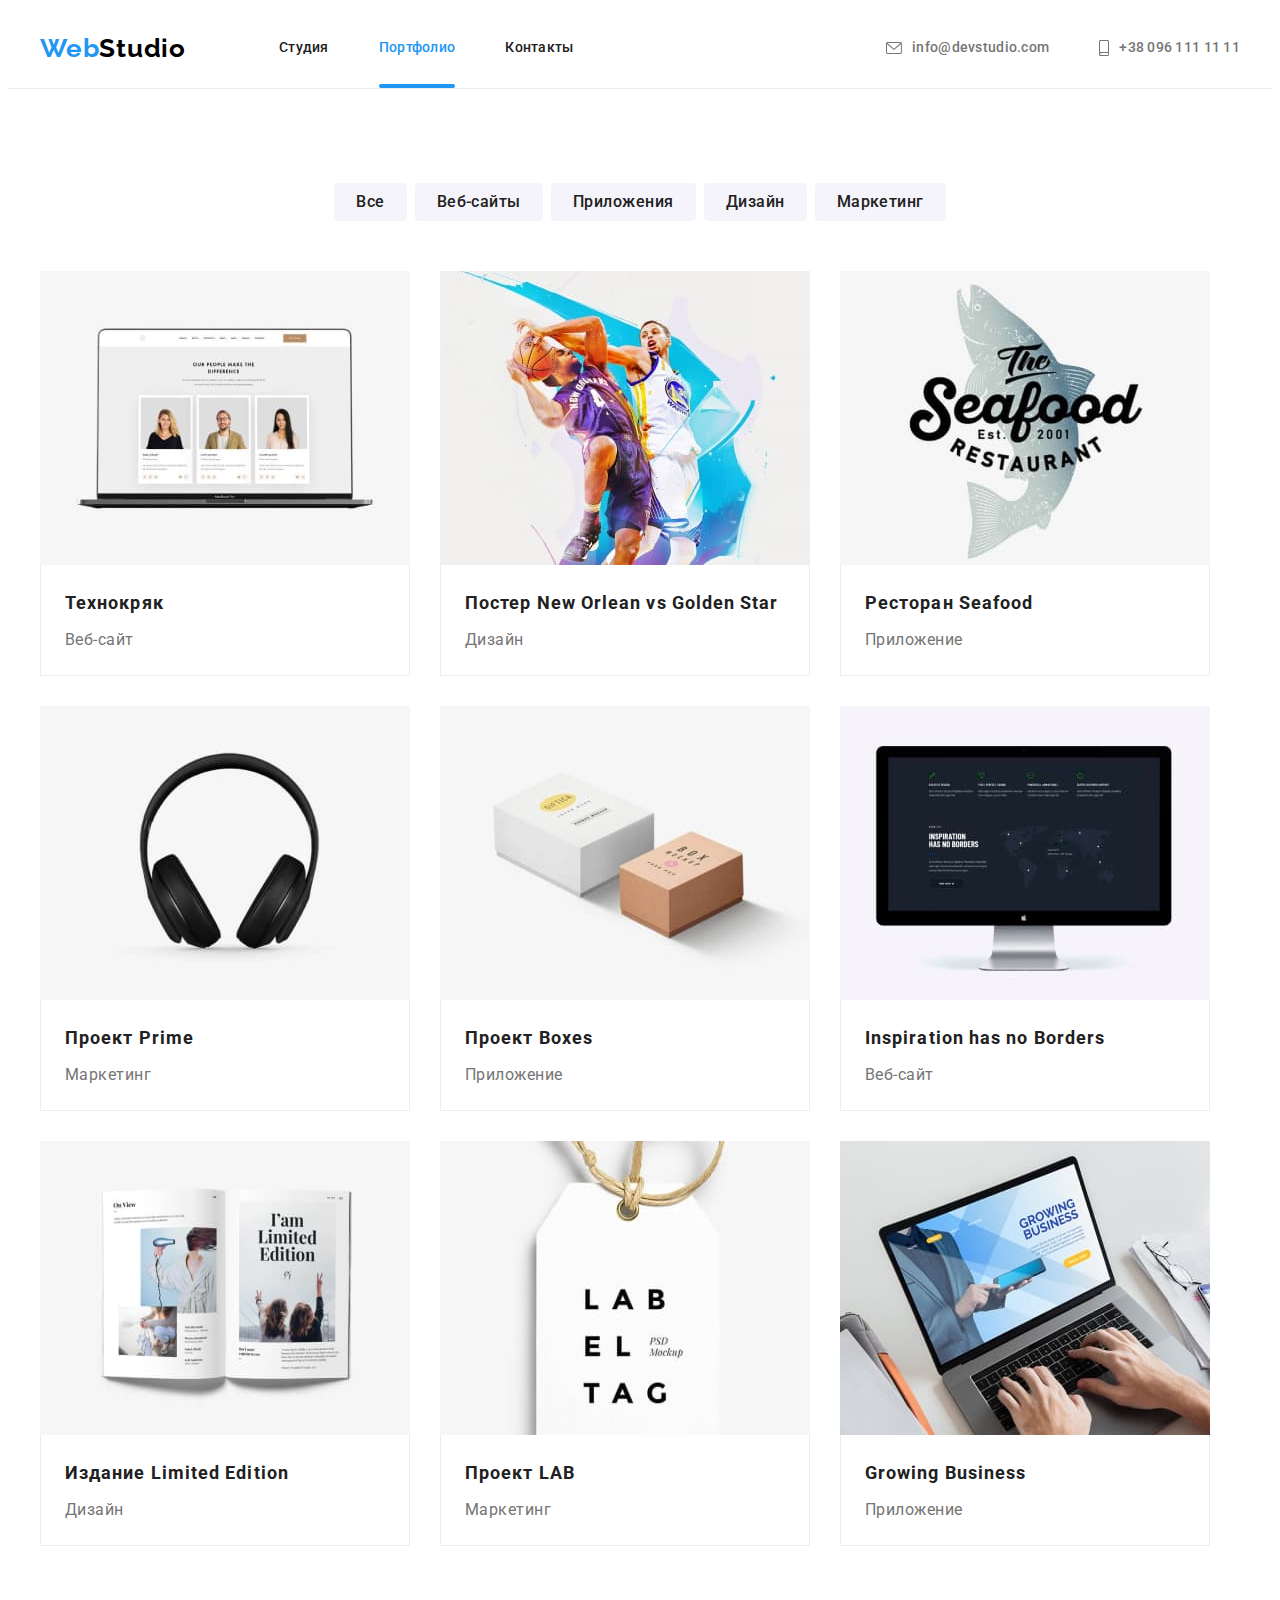
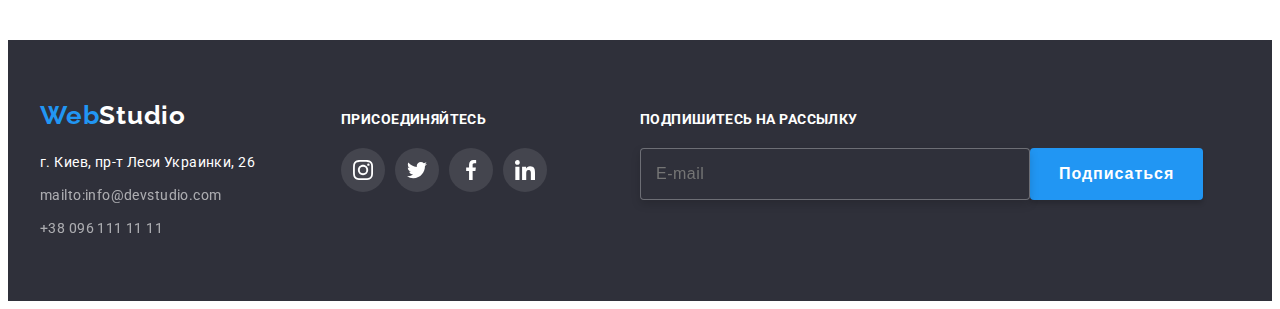
==== portfolio.html @ 5189b30f "13.07" ====
<!DOCTYPE html>
<html lang="ru">
<head>
    <meta charset="UTF-8">
    <meta http-equiv="X-UA-Compatible" content="IE=edge">
    <meta name="viewport" content="width=device-width, initial-scale=1.0">
    <link
        rel="stylesheet"
        href="https://cdnjs.cloudflare.com/ajax/libs/modern-normalize/1.1.0/modern-normalize.min.css"
        integrity="sha512-wpPYUAdjBVSE4KJnH1VR1HeZfpl1ub8YT/NKx4PuQ5NmX2tKuGu6U/JRp5y+Y8XG2tV+wKQpNHVUX03MfMFn9Q=="
        crossorigin="anonymous"
        referrerpolicy="no-referrer"
    />
    <link rel="preconnect" href="https://fonts.googleapis.com">
    <link rel="preconnect" href="https://fonts.gstatic.com" crossorigin>
    <link href="https://fonts.googleapis.com/css2?family=Raleway:wght@700&family=Roboto:wght@400;500;700;900&display=swap" rel="stylesheet">
    <link rel="stylesheet" href="./css/styles.css"/>
    <title>Портфолио</title>
</head>
<body>
    <header class="header header-border">
        <div class="container">
            <a class="site-logo" href="index.html">Web<span class="logo-black">Studio</span></a>
            <nav class="site-nav">
                <ul class="list nav-list">
                    <li class="nav-item">
                        <a class="nav-link" href="index.html">Студия</a>
                    </li>
                    <li class="nav-item">
                        <a class=" nav-link current" href="./portfolio.html">Портфолио</a>
                    </li>
                    <li class="nav-item">
                        <a class=" nav-link" href="#contacts">Контакты</a>
                    </li>
                </ul>
            </nav>
            <ul class="list header-contact">
                <li class="contact-item">
                    <a class="header-contact-link" href="mailto:info@devstudio.com">
                        <svg class="icon-contacts" width="16" height="12">
                            <use href="./images/svg/icons.svg#icon-smartmail"></use>
                        </svg>
                        info@devstudio.com</a>
                </li>
                <li class="contact-item">
                    <a class="header-contact-link" href="tel:+380961111111">
                        <svg class="icon-contacts" width="10" height="16">
                            <use href="./images/svg/icons.svg#icon-smartphone"></use>
                        </svg>
                        +38 096 111 11 11</a>
                </li>
            </ul>
        </div>
    </header>
    <main>
        <section class="section">
            <div class="container">
                <h2 class="visually-hidden">Портфолио</h2>
                <ul class="list portfolio-button-list">
                    <li class="portfolio-button-item"><button type="button" class="portfolio-button" href="#">Все</button></li>
                    <li class="portfolio-button-item"><button type="button" class="portfolio-button" href="#">Веб-сайты</button></li>
                    <li class="portfolio-button-item"><button type="button" class="portfolio-button" href="#">Приложения</button></li>
                    <li class="portfolio-button-item"><button type="button" class="portfolio-button" href="#">Дизайн</button></li>
                    <li class="portfolio-button-item"><button type="button" class="portfolio-button" href="#">Маркетинг</button></li>
                </ul>
                <ul class="list cards-list">
                    <li class="cards-item item">
                        <a class="cards-link" href="#">
                            <div class="img-description">
                                <img class="img-card" src="./images/portfolio/img1.jpg" width="370" height="294" alt="Ноутбук с веб-сайтом">
                                <p class="card-discription">Ресурс предлагает комплексные предложения с разным уровнем функционала и сервисов. Все это
                                позволит посетителю получить исчерпывающие сведения о компании или частном лице.</p>
                            </div>
                            <div class="portfolio-text">
                                <h2 class="cards-title">Технокряк</h2>
                                <p class="cards-text">Веб-сайт</p>
                            </div>
                        </a>
                    </li>
                    <li class="cards-item item">
                        <a class="cards-link" href="#">
                            <div class="img-description">
                                <img src="./images/portfolio/img2.jpg" width="370" height="294" alt="Постер с баскетболистами">
                                <p class="card-discription">Ресурс предлагает комплексные предложения с разным уровнем функционала и сервисов. Все это
                                    позволит посетителю получить исчерпывающие сведения о компании или частном лице.</p>
                            </div>
                            <div class="portfolio-text">
                                <h2 class="cards-title">Постер <span class="cards-title-en" lang="en">New Orlean vs Golden Star</span></h2>
                                <p class="cards-text">Дизайн</p>
                            </div>
                        </a>
                    </li>
                    <li class="cards-item item">
                        <a class="cards-link" href="#">
                            <div class="img-description">
                                <img src="./images/portfolio/img3.jpg" width="370" height="294" alt="Лого с акулой для ресторана">
                                <p class="card-discription">Ресурс предлагает комплексные предложения с разным уровнем функционала и сервисов. Все это
                                    позволит посетителю получить исчерпывающие сведения о компании или частном лице.</p>
                            </div>
                            <div class="portfolio-text">
                                <h2 class="cards-title">Ресторан <span class="cards-title-en" lang="en">Seafood</span></h2>
                                <p class="cards-text">Приложение</p>
                            </div>
                        </a>
                    </li>
                    <li class="cards-item item">
                        <a class="cards-link" href="#">
                            <div class="img-description">
                                <img src="./images/portfolio/img4.jpg" width="370" height="294" alt="Наушники">
                                <p class="card-discription">Ресурс предлагает комплексные предложения с разным уровнем функционала и сервисов. Все это
                                    позволит посетителю получить исчерпывающие сведения о компании или частном лице.</p>
                            </div>
                            <div class="portfolio-text">
                                <h2 class="cards-title">Проект <span class="cards-title-en" lang="en">Prime</span></h2>
                                <p class="cards-text">Маркетинг</p>
                            </div>
                        </a>
                    </li>
                    <li class="cards-item item">
                        <a class="cards-link" href="#">
                            <div class="img-description">
                                <img src="./images/portfolio/img5.jpg" width="370" height="294" alt="Упаковка коробки">
                                <p class="card-discription">Ресурс предлагает комплексные предложения с разным уровнем функционала и сервисов. Все это
                                    позволит посетителю получить исчерпывающие сведения о компании или частном лице.</p>
                            </div>
                            <div class="portfolio-text">
                                <h2 class="cards-title">Проект <span class="cards-title-en" lang="en">Boxes</span></h2>
                                <p class="cards-text">Приложение</p>
                            </div>
                        </a>
                    </li>
                    <li class="cards-item item">
                        <a class="cards-link" href="#">
                            <div class="img-description">
                                <img src="./images/portfolio/img6.jpg" width="370" height="294" alt="Монитор">
                                <p class="card-discription">Ресурс предлагает комплексные предложения с разным уровнем функционала и сервисов. Все это
                                    позволит посетителю получить исчерпывающие сведения о компании или частном лице.</p>
                            </div>
                            <div class="portfolio-text">
                                <h2 class="cards-title" lang="en">Inspiration has no Borders</h2>
                                <p class="cards-text">Веб-сайт</p>
                            </div>
                        </a>
                    </li>
                    <li class="cards-item item">
                        <a class="cards-link" href="#">
                            <div class="img-description">
                                <img src="./images/portfolio/img7.jpg" width="370" height="294" alt="Журнал">
                                <p class="card-discription">Ресурс предлагает комплексные предложения с разным уровнем функционала и сервисов. Все это
                                    позволит посетителю получить исчерпывающие сведения о компании или частном лице.</p>
                            </div>
                            <div class="portfolio-text">
                                <h2 class="cards-title">Издание <span class="cards-title-en" lang="en">Limited Edition</span></h2>
                                <p class="cards-text">Дизайн</p>
                            </div>
                        </a>
                    </li>
                    <li class="cards-item item">
                        <a class="cards-link" href="#">
                            <div class="img-description">
                                <img src="./images/portfolio/img8.jpg" width="370" height="294" alt="Дизайн бирки">
                                <p class="card-discription">Ресурс предлагает комплексные предложения с разным уровнем функционала и сервисов. Все это
                                    позволит посетителю получить исчерпывающие сведения о компании или частном лице.</p>
                            </div>
                            <div class="portfolio-text">
                                <h2 class="cards-title">Проект <span class="cards-title-en" lang="en">LAB</span></h2>
                                <p class="cards-text">Маркетинг</p>
                            </div>
                        </a>
                    </li>
                    <li class="cards-item item">
                        <a class="cards-link" href="#">
                            <div class="img-description">
                                <img src="./images/portfolio/img9.jpg" width="370" height="294" alt="Работа за ноутбуком">
                                <p class="card-discription">Ресурс предлагает комплексные предложения с разным уровнем функционала и сервисов. Все это
                                    позволит посетителю получить исчерпывающие сведения о компании или частном лице.</p>
                            </div>
                            <div class="portfolio-text">
                                <h2 class="cards-title" lang="en">Growing Business</h2>
                                <p class="cards-text">Приложение</p>
                            </div>
                        </a>
                    </li>
                </ul>
            </div>
        </section>
    </main>
    <footer class="footer" id="contacts">
        <div class="container">
            <div class="footer-column">
                <div class="address-footer">
                    <a class="link site-logo logo-footer" href="index.html">Web<span
                            class="current-footer">Studio</span></a>
                    <address class="address">
                        <ul class="list footer-list">
                            <li class="footer-item">
                                <a class="address" href="https://goo.gl/maps/j8zxEr69GDoFMUGD8" target="_blank"
                                    rel="noopener noreferrer">
                                    г. Киев, пр-т Леси Украинки, 26
                                </a>
                            </li>
                            <li class="footer-item">
                                <a class="footer-email" href="mailto:info@devstudio.com">mailto:info@devstudio.com</a>
                            </li>
                            <li class="footer-item">
                                <a class="footer-tel" href="tel:+380961111111">+38 096 111 11 11</a>
                            </li>
                        </ul>
                    </address>
                </div>
                <div class="subscribe">
                    <h2 class="title-footer-social">присоединяйтесь</h2>
                    <ul class="list footer-icon-list">
                        <li class="item-icon-footer">
                            <a href="#" class="link-social-footer" aria-label="Instagram">
                                <svg class="icon-social-footer" width="20" height="20">
                                    <use href="./images/svg/icons.svg#icon-instagram"></use>
                                </svg>
                            </a>
                        </li>
                        <li class="item-icon-footer">
                            <a href="#" class="link-social-footer" aria-label="Twitter">
                                <svg class="icon-social-footer" width="20" height="20">
                                    <use href="./images/svg/icons.svg#icon-twitter"></use>
                                </svg>
                            </a>
                        </li>
                        <li class="item-icon-footer">
                            <a href="#" class="link-social-footer" aria-label="Facebook">
                                <svg class="icon-social-footer" width="20" height="20">
                                    <use href="./images/svg/icons.svg#icon-facebook"></use>
                                </svg>
                            </a>
                        </li>
                        <li class="item-icon-footer">
                            <a href="#" class="link-social-footer" aria-label="Linkedin">
                                <svg class="icon-social-footer" width="20" height="20">
                                    <use href="./images/svg/icons.svg#icon-linkedin"></use>
                                </svg>
                            </a>
                        </li>
                    </ul>
                </div>
                <div class="form-mail">
                    <h2 class="title-footer-social">подпишитесь на рассылку</h2>
                    <form class="position-form">
                        <label for="user_email">
                            <input class="form" type="email" name="email" placeholder="E-mail">
                        </label>
                        <button class="button-form" type="submit">Подписаться
                            <svg class="icon-form" width="24" height="24">
                                <use href="./images/svg/icons.svg#icon-aircraft"></use>
                            </svg>
                        </button>
                    </form>
                </div>
            </div>
        </div>
    </footer>
</body>
</html>
---- css/styles.css ----
:root {
  /* Fonts */
  --main-font: 'Roboto', sans-serif;
  --secondary-font: 'Raleway', sans-serif;
  /* Colors */
  --main-color: #757575;
  --color-logo-dark: #000;
  --color-light-title: #fff;
  --color-dark-subtitle: #212121;
  --accent-color: #2196f3;
  --dark-background: #2f303a;
  --light-background: #fff;
  --bg-color-main: #f5f4fa;
  --bg-color-secondary: #e5e5e5;
}

html {
  scroll-behavior: smooth;
}

body {
  font-family: var(--main-font);
  font-size: 14px;
  font-weight: 400;
  font-style: normal;

  color: var(--main-color);
}

.container {
  max-width: 1200px;
  padding: 0 15px;
  margin-left: auto;
  margin-right: auto;
}

.title {
  font-family: var(--main-font);
  font-weight: 700;
  font-size: 36px;
  line-height: 1.16;
  text-align: center;
  letter-spacing: 0.03em;

  color: var(--color-dark-subtitle);
}

h1,
h2,
h3,
h4,
h5,
h6,
p {
  margin: 0;
}

.list {
  list-style: none;
  padding: 0;
  margin: 0;
}
a {
  text-decoration: none;
  color: inherit;
  font-style: normal;
}

.visually-hidden {
  position: absolute;
  white-space: nowrap;
  width: 1px;
  height: 1px;
  overflow: hidden;
  border: 0;
  padding: 0;
  clip: rect(0 0 0 0);
  clip-path: inset(50%);
  margin: -1px;
}

.section {
  padding: 94px 0;
}

img {
  display: block;
  min-width: 100%;
  height: auto;
}

/*----------------HEADER------------*/
.header {
  background-color: var(--color-light-title);
}

.header-border {
  border-bottom: 1px solid #ececec;
}
.header > .container {
  display: flex;
  align-items: center;
}

.logo-black {
  color: var(--color-logo-dark);
}

.site-logo {
  font-family: var(--secondary-font);
  font-weight: 700;
  font-size: 26px;
  line-height: 1.19;
  letter-spacing: 0.03em;

  color: var(--accent-color);
  margin-right: 93px;
}
.current {
  color: var(--accent-color);
}

.nav-list {
  display: flex;
  align-items: center;
}

.nav-item {
  position: relative;

  font-family: var(--main-font);
  font-weight: 500;
  line-height: 1.14;
  letter-spacing: 0.02em;

  color: var(--color-dark-subtitle);
}

.nav-link {
  display: block;
  padding-top: 32px;
  padding-bottom: 32px;

  transition: color 250ms cubic-bezier(0.4, 0, 0.2, 1);
}

.current::after {
  content: '';

  position: absolute;

  border-radius: 2px;
  background-color: var(--accent-color);
  height: 4px;
  width: 100%;
  bottom: 0;
  left: 0;
}

.nav-link:hover,
.nav-link:focus {
  color: var(--accent-color);
}

.nav-item:not(:last-child) {
  margin-right: 50px;
}

.header-contact {
  display: flex;
  align-items: center;
  margin-left: auto;
}

.icon-contacts {
  margin-right: 10px;
}

.contact-item {
  font-family: var(--main-font);
  font-weight: 500;
  line-height: 1.14;
  letter-spacing: 0.02em;

  color: var(--main-color);
  fill: var(--main-color);
}

.contact-item:not(:last-child) {
  margin-right: 50px;
}

.header-contact-link {
  display: flex;
  align-items: center;
  transition: color 250ms cubic-bezier(0.4, 0, 0.2, 1),
    fill 250ms cubic-bezier(0.4, 0, 0.2, 1);
}

.header-contact-link:hover,
.header-contact-link:focus {
  fill: var(--accent-color);
  color: var(--accent-color);
}

/*---------------HERO----------------*/

.hero-section {
  background-color: var(--dark-background);
  background-image: linear-gradient(
      to right,
      rgba(47, 48, 58, 0.4),
      rgba(47, 48, 58, 0.4)
    ),
    url(../images/bg.jpg);
  padding-top: 200px;
  padding-bottom: 200px;
  background-position: center;
  background-repeat: no-repeat;
  background-size: cover;
  max-width: 1600px;
  margin-right: auto;
  margin-left: auto;
}

.hero-title {
  font-family: var(--main-font);
  font-weight: 900;
  font-size: 44px;
  line-height: 1.36;
  text-align: center;
  letter-spacing: 0.06em;
  text-transform: uppercase;

  color: var(--color-light-title);
  max-width: 700px;
  margin: 0 auto;
}

.button-hero {
  font-family: var(--main-font);
  font-weight: 700;
  font-size: 16px;
  line-height: 1.87;
  display: flex;
  align-items: center;
  text-align: center;
  letter-spacing: 0.06em;

  color: var(--color-light-title);

  border: none;
  background-color: var(--accent-color);
  box-shadow: 0px 4px 4px rgba(0, 0, 0, 0.15);
  border-radius: 4px;
  cursor: pointer;

  padding: 10px 32px;
  margin-left: auto;
  margin-right: auto;
  display: block;
  margin-top: 30px;

  transition: background-color 250ms cubic-bezier(0.4, 0, 0.2, 1),
    box-shadow 250ms cubic-bezier(0.4, 0, 0.2, 1);
}

.button-hero:hover,
.button-hero:focus {
  background-color: #188ce8;
  box-shadow: 0px 4px 4px rgba(0, 0, 0, 0.15);
}

/*-------------Приемущества------------*/

.advantages-list {
  display: flex;
  gap: 30px;
}

.advantages-subtitle {
  font-family: var(--main-font);
  font-weight: 700;
  line-height: 1.14;
  letter-spacing: 0.03em;
  text-transform: uppercase;
  font-size: 14px;

  color: var(--color-dark-subtitle);
  margin-bottom: 10px;
}
.advantages-text {
  font-family: var(--main-font);
  line-height: 1.71;
  letter-spacing: 0.03em;

  color: var(--main-color);
}

.icon-bg {
  background: var(--bg-color-main);
  border-radius: 4px;
  margin-bottom: 30px;
  height: 120px;
  display: flex;
  align-items: center;
  justify-content: center;
}

/*-------------Чем мы занимаемся----------==*/

.section-services {
  padding-top: 0;
}

.services-list {
  display: flex;
  margin-top: 50px;
}
.services-item {
  flex-basis: calc((100%-60px) / 3);
  position: relative;
}

.services-item:not(:last-child) {
  margin-right: 30px;
}

.services-title-img {
  position: absolute;

  display: flex;
  align-items: center;
  justify-content: center;

  width: 100%;
  height: 70px;
  bottom: 0;
  left: 0;

  font-weight: 700;
  font-size: 14px;
  line-height: 1.14;
  text-align: center;
  letter-spacing: 0.03em;
  text-transform: uppercase;

  color: var(--light-background);
  background-color: rgba(47, 48, 58, 0.8);
}

/*------------Team------------------*/
.bg-color {
  background-color: #f5f4fa;
}

.team-img {
  display: block;
}

.team-list {
  display: flex;
  margin-top: 50px;
}

.team-item {
  flex-basis: calc((100%-90px) / 4);
  background: var(--color-light-title);
  box-shadow: 0px 1px 3px rgba(0, 0, 0, 0.12), 0px 1px 1px rgba(0, 0, 0, 0.14),
    0px 2px 1px rgba(0, 0, 0, 0.2);
  border-radius: 0px 0px 4px 4px;
}

.team-item:not(:last-child) {
  margin-right: 30px;
}

.team-text {
  padding-top: 30px;
  padding-bottom: 30px;
}

.name {
  font-family: var(--main-font);
  font-weight: 500;
  font-size: 16px;
  line-height: 1.19;
  letter-spacing: 0.03em;
  text-align: center;

  color: var(--color-dark-subtitle);
  margin-bottom: 10px;
}
.position {
  font-family: var(--main-font);
  font-size: 16px;
  line-height: 1.19;
  letter-spacing: 0.03em;
  text-align: center;

  color: var(--main-color);
}

.team-icon-social {
  display: flex;
  justify-content: center;
  align-items: center;
  height: 44px;
  margin-top: 16px;
}

.link-social:not(:last-child) {
  margin-right: 10px;
}

.link-social {
  display: block;
  background: var(--color-light-title);
  border-radius: 50%;
  height: 44px;
  width: 44px;
  fill: #afb1b8;
  display: flex;
  justify-content: center;
  align-items: center;

  transition: background-color 250ms cubic-bezier(0.4, 0, 0.2, 1),
    fill 250ms cubic-bezier(0.4, 0, 0.2, 1);
}

.link-social:hover,
.link-social:focus {
  fill: var(--light-background);
  background-color: var(--accent-color);
}

.item-icon-team:not(:last-child) {
  margin-right: 10px;
}

/*-------------Clients---------*/
.client-icons {
  display: flex;
  align-items: center;
  justify-content: center;
  margin-top: 50px;
}

.link-client {
  display: flex;
  align-items: center;
  justify-content: center;
  height: 92px;
  width: 170px;
  border: 1px solid #afb1b8;
  border-radius: 4px;
  fill: #afb1b8;

  transition: border 250ms cubic-bezier(0.4, 0, 0.2, 1),
    fill 250ms cubic-bezier(0.4, 0, 0.2, 1);
}

.link-client:hover,
.link-client:focus {
  fill: var(--accent-color);
  border: 1px solid var(--accent-color);
}

.item-client-icon:not(:last-child) {
  margin-right: 30px;
}

/*-----------Footer------------*/
.footer {
  background-color: var(--dark-background);
  padding: 60px 0;
  margin: 0;
}

.logo-footer {
  padding: 0;
  margin-right: 0;
}

.current-footer {
  color: var(--color-light-title);
}

.address {
  font-family: var(--main-font);
  line-height: 1.71;
  letter-spacing: 0.03em;

  color: var(--color-light-title);
  margin-top: 20px;
  min-width: 231px;
}

.footer-item:not(:last-child) {
  margin-bottom: 9px;
}

.footer-email {
  font-family: var(--main-font);
  line-height: 1.71;
  letter-spacing: 0.03em;

  color: var(--color-light-title);
  opacity: 0.6;
}
.footer-tel {
  font-family: var(--main-font);
  line-height: 1.71;
  letter-spacing: 0.03em;

  color: var(--color-light-title);
  opacity: 0.6;
}

.title-footer-social {
  font-weight: 700;
  font-size: 14px;
  line-height: 1.14;
  letter-spacing: 0.03em;
  text-transform: uppercase;

  color: var(--light-background);

  margin-bottom: 20px;
}

.subscribe {
  margin-left: 70px;
  margin-right: 93px;
}

.footer-column {
  display: flex;
  align-items: baseline;
}

.link-social-footer {
  display: block;
  background: rgba(255, 255, 255, 0.1);
  border-radius: 50%;
  height: 44px;
  width: 44px;
  fill: var(--light-background);
  display: flex;
  justify-content: center;
  align-items: center;

  transition: background-color 250ms cubic-bezier(0.4, 0, 0.2, 1),
    filter 250ms cubic-bezier(0.4, 0, 0.2, 1);
}

.item-icon-footer:not(:last-child) {
  margin-right: 10px;
}

.link-social-footer:hover,
.link-social-footer:focus {
  background-color: var(--accent-color);
  filter: drop-shadow(0px 4px 4px rgba(0, 0, 0, 0.25));
}

.footer-icon-list {
  display: flex;
}

.position-form {
  display: flex;
  margin-top: 20px;
}

.form {
  border: 1px solid rgba(255, 255, 255, 0.3);
  filter: drop-shadow(0px 4px 4px rgba(0, 0, 0, 0.15));
  border-radius: 4px;
  background-color: var(--dark-background);

  font-size: 16px;
  line-height: 1.25;

  display: flex;
  align-items: center;
  letter-spacing: 0.03em;
  color: rgba(255, 255, 255, 0.6);
  padding: 15px;

  min-width: 358px;
}

.user-email {
  margin-right: 12px;
}

.icon-form-footer {
  margin-left: 10px;
}

.button-form {
  font-weight: 700;
  font-size: 16px;
  line-height: 1.88;
  letter-spacing: 0.06em;

  color: var(--color-light-title);
  fill: var(--light-background);
  background: var(--accent-color);
  box-shadow: 0px 4px 4px rgba(0, 0, 0, 0.15);
  border-radius: 4px;

  padding: 10px 29px;

  display: flex;
  align-items: center;
  justify-content: center;

  border: none;
  cursor: pointer;

  transition: background-color 250ms cubic-bezier(0.4, 0, 0.2, 1);
}

.button-form:hover,
.button-form:focus {
  background-color: #188ce8;
  box-shadow: 0px 4px 4px rgba(0, 0, 0, 0.15);
}

/*--------------Portfolio--------*/

.portfolio-button-list {
  display: flex;
  justify-content: center;
}

.portfolio-button-item:not(:last-child) {
  margin-right: 8px;
}
.portfolio-button {
  font-family: var(--main-font);
  font-weight: 500;
  font-size: 16px;
  line-height: 1.62;
  letter-spacing: 0.03em;

  color: var(--color-dark-subtitle);

  background: var(--bg-color-main);
  border-radius: 4px;
  border: none;

  padding: 6px 22px;
  cursor: pointer;

  transition: background-color 250ms cubic-bezier(0.4, 0, 0.2, 1),
    color 250ms cubic-bezier(0.4, 0, 0.2, 1),
    box-shadow 250ms cubic-bezier(0.4, 0, 0.2, 1);
}

.portfolio-button:hover,
.portfolio-button:focus {
  background-color: var(--accent-color);
  color: var(--color-light-title);
  box-shadow: 0px 3px 1px rgba(0, 0, 0, 0.1), 0px 1px 2px rgba(0, 0, 0, 0.08),
    0px 2px 2px rgba(0, 0, 0, 0.12);
}

.cards-list {
  display: flex;
  flex-wrap: wrap;
  margin-top: 50px;
}

.portfolio-text {
  padding: 20px 24px;
  border-left: 1px solid #eeeeee;
  border-right: 1px solid #eeeeee;
  border-bottom: 1px solid #eeeeee;
}

.cards-item {
  margin-right: 30px;
  margin-bottom: 30px;
}

.img-description {
  position: relative;
  overflow: hidden;
}

.card-discription {
  position: absolute;

  display: block;
  top: 0;
  left: 0;
  transform: translate(-50%, -50%);
  background-color: rgba(33, 150, 243, 0.9);
  width: 100%;
  height: 100%;

  font-size: 18px;
  line-height: 1.56;
  letter-spacing: 0.03em;
  color: var(--color-light-title);

  padding: 63px 24px;

  transform: translateY(101%);
  transition: transform 250ms cubic-bezier(0.4, 0, 0.2, 1);
}

.cards-link:hover .card-discription {
  transform: translateY(0);
}

.cards-link:focus .card-discription {
  transform: translateY(0);
}

.cards-link {
  display: block;

  transition: box-shadow 250ms cubic-bezier(0.4, 0, 0.2, 1);
}

.card-description {
  position: relative;
}

.cards-link:hover,
.cards-link:focus {
  box-shadow: 0px 1px 1px rgba(0, 0, 0, 0.12), 0px 4px 4px rgba(0, 0, 0, 0.06),
    1px 4px 6px rgba(0, 0, 0, 0.16);
}
.cards-item:nth-child(3n) {
  margin-right: 0;
}
.cards-item:nth-last-child(-n + 3) {
  margin-bottom: 0;
}

.cards-title {
  font-family: var(--main-font);
  font-weight: 700;
  font-size: 18px;
  line-height: 2;
  letter-spacing: 0.06em;

  color: var(--color-dark-subtitle);
  margin-bottom: 4px;
}
.cards-text {
  font-family: var(--main-font);
  font-size: 16px;
  line-height: 1.88;
  letter-spacing: 0.03em;
  color: var(--main-color);
}

/*-----------Modal--------------------------------*/

.backdrop {
  position: fixed;
  top: 0;
  left: 0;
  width: 100%;
  height: 100%;

  background-color: rgba(0, 0, 0, 0.2);
  transition: opacity 250ms cubic-bezier(0.4, 0, 0.2, 1);
}

.backdrop.is-hidden {
  opacity: 0;
  pointer-events: none;
  visibility: hidden;
}

.modal {
  position: absolute;
  top: 50%;
  left: 50%;
  transform: translate(-50%, -50%);

  background-color: var(--light-background);
  width: 528px;
  box-shadow: 0px 1px 3px rgba(0, 0, 0, 0.12), 0px 1px 1px rgba(0, 0, 0, 0.14),
    0px 2px 1px rgba(0, 0, 0, 0.2);
  border-radius: 4px;
  transition: box-shadow 250ms cubic-bezier(0.4, 0, 0.2, 1);
  padding: 40px;
}

.button-modal-close {
  position: absolute;
  right: 8px;
  top: 8px;
  width: 30px;
  height: 30px;
  border-radius: 50%;
  background-color: var(--light-background);
  border: 1px solid rgba(0, 0, 0, 0.1);
  fill: var(--color-logo-dark);
  cursor: pointer;
  padding: 5px;
}

.button-modal-close:hover {
  fill: var(--accent-color);
}

.form-title {
  font-weight: 700;
  font-size: 20px;
  line-height: 1.15;
  text-align: center;
  letter-spacing: 0.03em;

  color: var(--color-dark-subtitle);

  margin-bottom: 12px;
}

.form-field {
  position: relative;
  margin-bottom: 10px;
  display: flex;
  flex-direction: column;
}

.comment-form {
  margin-bottom: 20px;
}

.form-input {
  margin: 0;
  padding: 11px 12px 11px 42px;

  border: 1px solid rgba(33, 33, 33, 0.2);
  font: inherit;
  border-radius: 4px;
  transition: border 250ms cubic-bezier(0.4, 0, 0.2, 1);
  box-sizing: var(--accent-color);
  outline: transparent;
}

.form-label {
  font-size: 12px;
  line-height: 1.67;
  letter-spacing: 0.01em;

  color: #757575;
  margin-top: 0;
  margin-bottom: 4px;
}

.icon-form {
  position: absolute;
  top: 43px;
  left: 20px;
  transform: translate(-50%, -50%);

  fill: var(--color-dark-subtitle);
}

.form-input:focus {
  border: 1px solid #2196f3;
}

.form-input:focus ~ .icon-form {
  fill: var(--accent-color);
}

.comment {
  resize: none;
  width: 448px;
  height: 120px;
  padding: 12px 16px;
  border: 1px solid rgba(33, 33, 33, 0.2);
  border-radius: 4px;
  outline: transparent;
}

.comment::placeholder {
  font-size: 12px;
  line-height: 1.15;
  letter-spacing: 0.01em;

  color: rgba(117, 117, 117, 0.5);
}

.comment:focus {
  border: 1px solid var(--accent-color);
}

.button-send {
  font-weight: 700;
  font-size: 16px;
  line-height: 1.88;
  letter-spacing: 0.06em;

  color: var(--color-light-title);
  background: var(--accent-color);
  box-shadow: 0px 4px 4px rgba(0, 0, 0, 0.15);
  border-radius: 4px;
  padding: 10px 55px;
  cursor: pointer;
  border: none;

  margin-left: auto;
  margin-right: auto;
  display: block;
  transition: box-shadow 250ms cubic-bezier(0.4, 0, 0.2, 1),
    background-color 250ms cubic-bezier(0.4, 0, 0.2, 1);
}

.button-send:hover,
.button-send:focus {
  background-color: #188ce8;
  box-shadow: 0px 4px 4px rgba(0, 0, 0, 0.15);
}

.checkbox {
  position: absolute;
  white-space: nowrap;
  width: 1px;
  height: 1px;
  overflow: hidden;
  border: 0;
  padding: 0;
  clip: rect(0 0 0 0);
  clip-path: inset(50%);
  margin: -1px;

  transition: background-color 250ms cubic-bezier(0.4, 0, 0.2, 1);
}

.check-contract {
  margin-bottom: 30px;

  display: flex;
  align-items: center;
  justify-content: center;
}

.contract {
  display: flex;
  align-items: center;
}
.icon-check {
  width: 16px;
  height: 15px;
  display: inline-block;
  border: 2px solid #212121;
  border-radius: 4px;
  fill: var(--color-light-title);
  background-color: var(--light-background);

  margin-right: 7px;
}

.checkbox:checked + .icon-check {
  background-color: var(--accent-color);
  border: 0.2px solid var(--accent-color);
  background-origin: border-box;
}

.contract-link {
  font-size: 14px;
  line-height: 1.71;
  letter-spacing: 0.03em;
  text-decoration-line: underline;

  color: var(--accent-color);
  cursor: pointer;
}
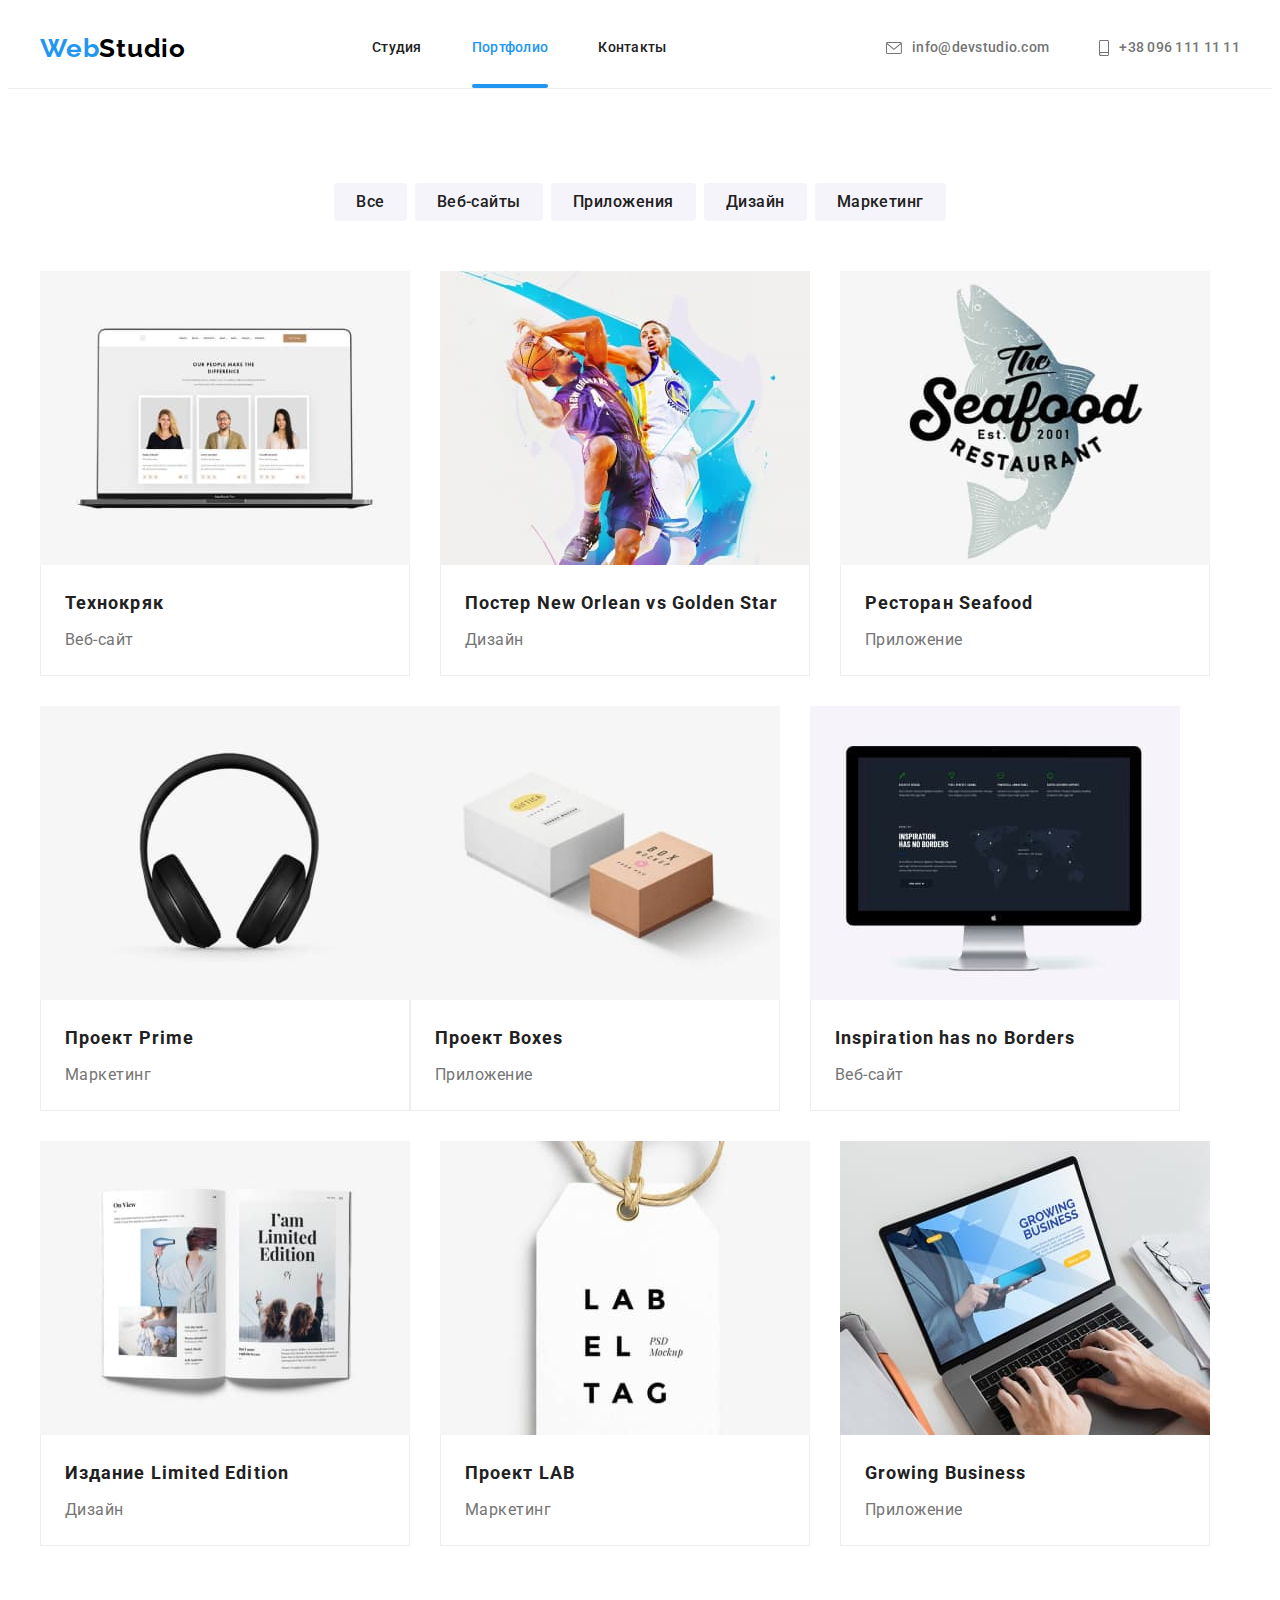
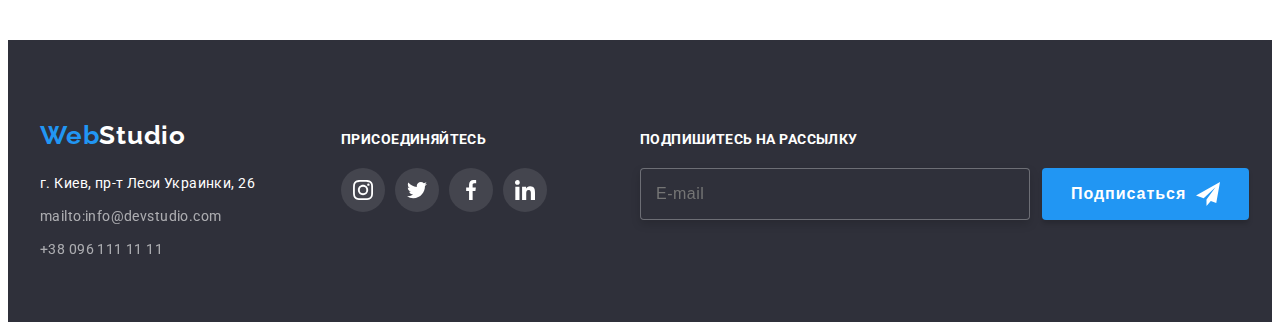
==== commit 58ea5920: "БЭМ 14.07" ====
--- a/portfolio.html
+++ b/portfolio.html
@@ -1,261 +1,414 @@
 <!DOCTYPE html>
 <html lang="ru">
-<head>
-    <meta charset="UTF-8">
-    <meta http-equiv="X-UA-Compatible" content="IE=edge">
-    <meta name="viewport" content="width=device-width, initial-scale=1.0">
+  <head>
+    <meta charset="UTF-8" />
+    <meta http-equiv="X-UA-Compatible" content="IE=edge" />
+    <meta name="viewport" content="width=device-width, initial-scale=1.0" />
     <link
-        rel="stylesheet"
-        href="https://cdnjs.cloudflare.com/ajax/libs/modern-normalize/1.1.0/modern-normalize.min.css"
-        integrity="sha512-wpPYUAdjBVSE4KJnH1VR1HeZfpl1ub8YT/NKx4PuQ5NmX2tKuGu6U/JRp5y+Y8XG2tV+wKQpNHVUX03MfMFn9Q=="
-        crossorigin="anonymous"
-        referrerpolicy="no-referrer"
+      rel="stylesheet"
+      href="https://cdnjs.cloudflare.com/ajax/libs/modern-normalize/1.1.0/modern-normalize.min.css"
+      integrity="sha512-wpPYUAdjBVSE4KJnH1VR1HeZfpl1ub8YT/NKx4PuQ5NmX2tKuGu6U/JRp5y+Y8XG2tV+wKQpNHVUX03MfMFn9Q=="
+      crossorigin="anonymous"
+      referrerpolicy="no-referrer"
     />
-    <link rel="preconnect" href="https://fonts.googleapis.com">
-    <link rel="preconnect" href="https://fonts.gstatic.com" crossorigin>
-    <link href="https://fonts.googleapis.com/css2?family=Raleway:wght@700&family=Roboto:wght@400;500;700;900&display=swap" rel="stylesheet">
-    <link rel="stylesheet" href="./css/styles.css"/>
+    <link rel="preconnect" href="https://fonts.googleapis.com" />
+    <link rel="preconnect" href="https://fonts.gstatic.com" crossorigin />
+    <link
+      href="https://fonts.googleapis.com/css2?family=Raleway:wght@700&family=Roboto:wght@400;500;700;900&display=swap"
+      rel="stylesheet"
+    />
+    <link rel="stylesheet" href="./css/styles.css" />
     <title>Портфолио</title>
-</head>
-<body>
-    <header class="header header-border">
-        <div class="container">
-            <a class="site-logo" href="index.html">Web<span class="logo-black">Studio</span></a>
-            <nav class="site-nav">
-                <ul class="list nav-list">
-                    <li class="nav-item">
-                        <a class="nav-link" href="index.html">Студия</a>
-                    </li>
-                    <li class="nav-item">
-                        <a class=" nav-link current" href="./portfolio.html">Портфолио</a>
-                    </li>
-                    <li class="nav-item">
-                        <a class=" nav-link" href="#contacts">Контакты</a>
-                    </li>
-                </ul>
-            </nav>
-            <ul class="list header-contact">
-                <li class="contact-item">
-                    <a class="header-contact-link" href="mailto:info@devstudio.com">
-                        <svg class="icon-contacts" width="16" height="12">
-                            <use href="./images/svg/icons.svg#icon-smartmail"></use>
-                        </svg>
-                        info@devstudio.com</a>
-                </li>
-                <li class="contact-item">
-                    <a class="header-contact-link" href="tel:+380961111111">
-                        <svg class="icon-contacts" width="10" height="16">
-                            <use href="./images/svg/icons.svg#icon-smartphone"></use>
-                        </svg>
-                        +38 096 111 11 11</a>
-                </li>
-            </ul>
-        </div>
+  </head>
+  <body>
+    <header class="header header--border">
+      <div class="container header__container">
+        <a class="logo" href="index.html"
+          >Web<span class="logo header__logo--black">Studio</span></a
+        >
+        <nav class="navigation">
+          <ul class="navigation__list list">
+            <li class="navigation__item">
+              <a class="link navigation__link" href="index.html">Студия</a>
+            </li>
+            <li class="navigation__item">
+              <a
+                class="link navigation__link navigation__link--current"
+                href="./portfolio.html"
+                >Портфолио</a
+              >
+            </li>
+            <li class="navigation__item">
+              <a class="link navigation__link" href="#contacts">Контакты</a>
+            </li>
+          </ul>
+        </nav>
+        <ul class="header__contact list">
+          <li class="header-contact__item">
+            <a
+              class="header-contact__link link"
+              href="mailto:info@devstudio.com"
+            >
+              <svg class="icon-contacts" width="16" height="12">
+                <use href="./images/svg/icons.svg#icon-smartmail"></use>
+              </svg>
+              info@devstudio.com</a
+            >
+          </li>
+          <li class="header-contact__item">
+            <a class="header-contact__link link" href="tel:+380961111111">
+              <svg class="icon-contacts" width="10" height="16">
+                <use href="./images/svg/icons.svg#icon-smartphone"></use>
+              </svg>
+              +38 096 111 11 11</a
+            >
+          </li>
+        </ul>
+      </div>
     </header>
     <main>
-        <section class="section">
-            <div class="container">
-                <h2 class="visually-hidden">Портфолио</h2>
-                <ul class="list portfolio-button-list">
-                    <li class="portfolio-button-item"><button type="button" class="portfolio-button" href="#">Все</button></li>
-                    <li class="portfolio-button-item"><button type="button" class="portfolio-button" href="#">Веб-сайты</button></li>
-                    <li class="portfolio-button-item"><button type="button" class="portfolio-button" href="#">Приложения</button></li>
-                    <li class="portfolio-button-item"><button type="button" class="portfolio-button" href="#">Дизайн</button></li>
-                    <li class="portfolio-button-item"><button type="button" class="portfolio-button" href="#">Маркетинг</button></li>
-                </ul>
-                <ul class="list cards-list">
-                    <li class="cards-item item">
-                        <a class="cards-link" href="#">
-                            <div class="img-description">
-                                <img class="img-card" src="./images/portfolio/img1.jpg" width="370" height="294" alt="Ноутбук с веб-сайтом">
-                                <p class="card-discription">Ресурс предлагает комплексные предложения с разным уровнем функционала и сервисов. Все это
-                                позволит посетителю получить исчерпывающие сведения о компании или частном лице.</p>
-                            </div>
-                            <div class="portfolio-text">
-                                <h2 class="cards-title">Технокряк</h2>
-                                <p class="cards-text">Веб-сайт</p>
-                            </div>
-                        </a>
-                    </li>
-                    <li class="cards-item item">
-                        <a class="cards-link" href="#">
-                            <div class="img-description">
-                                <img src="./images/portfolio/img2.jpg" width="370" height="294" alt="Постер с баскетболистами">
-                                <p class="card-discription">Ресурс предлагает комплексные предложения с разным уровнем функционала и сервисов. Все это
-                                    позволит посетителю получить исчерпывающие сведения о компании или частном лице.</p>
-                            </div>
-                            <div class="portfolio-text">
-                                <h2 class="cards-title">Постер <span class="cards-title-en" lang="en">New Orlean vs Golden Star</span></h2>
-                                <p class="cards-text">Дизайн</p>
-                            </div>
-                        </a>
-                    </li>
-                    <li class="cards-item item">
-                        <a class="cards-link" href="#">
-                            <div class="img-description">
-                                <img src="./images/portfolio/img3.jpg" width="370" height="294" alt="Лого с акулой для ресторана">
-                                <p class="card-discription">Ресурс предлагает комплексные предложения с разным уровнем функционала и сервисов. Все это
-                                    позволит посетителю получить исчерпывающие сведения о компании или частном лице.</p>
-                            </div>
-                            <div class="portfolio-text">
-                                <h2 class="cards-title">Ресторан <span class="cards-title-en" lang="en">Seafood</span></h2>
-                                <p class="cards-text">Приложение</p>
-                            </div>
-                        </a>
-                    </li>
-                    <li class="cards-item item">
-                        <a class="cards-link" href="#">
-                            <div class="img-description">
-                                <img src="./images/portfolio/img4.jpg" width="370" height="294" alt="Наушники">
-                                <p class="card-discription">Ресурс предлагает комплексные предложения с разным уровнем функционала и сервисов. Все это
-                                    позволит посетителю получить исчерпывающие сведения о компании или частном лице.</p>
-                            </div>
-                            <div class="portfolio-text">
-                                <h2 class="cards-title">Проект <span class="cards-title-en" lang="en">Prime</span></h2>
-                                <p class="cards-text">Маркетинг</p>
-                            </div>
-                        </a>
-                    </li>
-                    <li class="cards-item item">
-                        <a class="cards-link" href="#">
-                            <div class="img-description">
-                                <img src="./images/portfolio/img5.jpg" width="370" height="294" alt="Упаковка коробки">
-                                <p class="card-discription">Ресурс предлагает комплексные предложения с разным уровнем функционала и сервисов. Все это
-                                    позволит посетителю получить исчерпывающие сведения о компании или частном лице.</p>
-                            </div>
-                            <div class="portfolio-text">
-                                <h2 class="cards-title">Проект <span class="cards-title-en" lang="en">Boxes</span></h2>
-                                <p class="cards-text">Приложение</p>
-                            </div>
-                        </a>
-                    </li>
-                    <li class="cards-item item">
-                        <a class="cards-link" href="#">
-                            <div class="img-description">
-                                <img src="./images/portfolio/img6.jpg" width="370" height="294" alt="Монитор">
-                                <p class="card-discription">Ресурс предлагает комплексные предложения с разным уровнем функционала и сервисов. Все это
-                                    позволит посетителю получить исчерпывающие сведения о компании или частном лице.</p>
-                            </div>
-                            <div class="portfolio-text">
-                                <h2 class="cards-title" lang="en">Inspiration has no Borders</h2>
-                                <p class="cards-text">Веб-сайт</p>
-                            </div>
-                        </a>
-                    </li>
-                    <li class="cards-item item">
-                        <a class="cards-link" href="#">
-                            <div class="img-description">
-                                <img src="./images/portfolio/img7.jpg" width="370" height="294" alt="Журнал">
-                                <p class="card-discription">Ресурс предлагает комплексные предложения с разным уровнем функционала и сервисов. Все это
-                                    позволит посетителю получить исчерпывающие сведения о компании или частном лице.</p>
-                            </div>
-                            <div class="portfolio-text">
-                                <h2 class="cards-title">Издание <span class="cards-title-en" lang="en">Limited Edition</span></h2>
-                                <p class="cards-text">Дизайн</p>
-                            </div>
-                        </a>
-                    </li>
-                    <li class="cards-item item">
-                        <a class="cards-link" href="#">
-                            <div class="img-description">
-                                <img src="./images/portfolio/img8.jpg" width="370" height="294" alt="Дизайн бирки">
-                                <p class="card-discription">Ресурс предлагает комплексные предложения с разным уровнем функционала и сервисов. Все это
-                                    позволит посетителю получить исчерпывающие сведения о компании или частном лице.</p>
-                            </div>
-                            <div class="portfolio-text">
-                                <h2 class="cards-title">Проект <span class="cards-title-en" lang="en">LAB</span></h2>
-                                <p class="cards-text">Маркетинг</p>
-                            </div>
-                        </a>
-                    </li>
-                    <li class="cards-item item">
-                        <a class="cards-link" href="#">
-                            <div class="img-description">
-                                <img src="./images/portfolio/img9.jpg" width="370" height="294" alt="Работа за ноутбуком">
-                                <p class="card-discription">Ресурс предлагает комплексные предложения с разным уровнем функционала и сервисов. Все это
-                                    позволит посетителю получить исчерпывающие сведения о компании или частном лице.</p>
-                            </div>
-                            <div class="portfolio-text">
-                                <h2 class="cards-title" lang="en">Growing Business</h2>
-                                <p class="cards-text">Приложение</p>
-                            </div>
-                        </a>
-                    </li>
-                </ul>
-            </div>
-        </section>
+      <section class="section section__portfolio">
+        <div class="container portfolio__container">
+          <h2 class="visually-hidden portfolio__title">Портфолио</h2>
+          <ul class="list button__list">
+            <li class="button__item">
+              <button type="button" class="portfolio__button" href="#">
+                Все
+              </button>
+            </li>
+            <li class="button__item">
+              <button type="button" class="portfolio__button" href="#">
+                Веб-сайты
+              </button>
+            </li>
+            <li class="button__item">
+              <button type="button" class="portfolio__button" href="#">
+                Приложения
+              </button>
+            </li>
+            <li class="button__item">
+              <button type="button" class="portfolio__button" href="#">
+                Дизайн
+              </button>
+            </li>
+            <li class="button__item">
+              <button type="button" class="portfolio__button" href="#">
+                Маркетинг
+              </button>
+            </li>
+          </ul>
+          <ul class="list cards__list">
+            <li class="item cards__item">
+              <a class="link cards__link" href="#">
+                <div class="cards__block">
+                  <img
+                    class="cards__img"
+                    src="./images/portfolio/img1.jpg"
+                    width="370"
+                    height="294"
+                    alt="Ноутбук с веб-сайтом"
+                  />
+                  <p class="cards__discription">
+                    Ресурс предлагает комплексные предложения с разным уровнем
+                    функционала и сервисов. Все это позволит посетителю получить
+                    исчерпывающие сведения о компании или частном лице.
+                  </p>
+                </div>
+                <div class="cards__text">
+                  <h2 class="cards__subtitle">Технокряк</h2>
+                  <p class="cards__category">Веб-сайт</p>
+                </div>
+              </a>
+            </li>
+            <li class="item cards__item">
+              <a class="link cards__link" href="#">
+                <div class="cards__block">
+                  <img
+                    class="cards__img"
+                    src="./images/portfolio/img2.jpg"
+                    width="370"
+                    height="294"
+                    alt="Постер с баскетболистами"
+                  />
+                  <p class="cards__discription">
+                    Ресурс предлагает комплексные предложения с разным уровнем
+                    функционала и сервисов. Все это позволит посетителю получить
+                    исчерпывающие сведения о компании или частном лице.
+                  </p>
+                </div>
+                <div class="cards__text">
+                  <h2 class="cards__subtitle">
+                    Постер
+                    <span class="cards__subtitle--en" lang="en"
+                      >New Orlean vs Golden Star</span
+                    >
+                  </h2>
+                  <p class="cards__category">Дизайн</p>
+                </div>
+              </a>
+            </li>
+            <li class="item cards__item">
+              <a class="link cards__link" href="#">
+                <div class="cards__block">
+                  <img
+                    class="cards__img"
+                    src="./images/portfolio/img3.jpg"
+                    width="370"
+                    height="294"
+                    alt="Лого с акулой для ресторана"
+                  />
+                  <p class="cards__discription">
+                    Ресурс предлагает комплексные предложения с разным уровнем
+                    функционала и сервисов. Все это позволит посетителю получить
+                    исчерпывающие сведения о компании или частном лице.
+                  </p>
+                </div>
+                <div class="cards__text">
+                  <h2 class="cards__subtitle">
+                    Ресторан
+                    <span class="cards__subtitle-en" lang="en">Seafood</span>
+                  </h2>
+                  <p class="cards__category">Приложение</p>
+                </div>
+              </a>
+            </li>
+            <li class="cards-item item">
+              <a class="link cards__link" href="#">
+                <div class="cards__block">
+                  <img
+                    class="cards__img"
+                    src="./images/portfolio/img4.jpg"
+                    width="370"
+                    height="294"
+                    alt="Наушники"
+                  />
+                  <p class="cards__discription">
+                    Ресурс предлагает комплексные предложения с разным уровнем
+                    функционала и сервисов. Все это позволит посетителю получить
+                    исчерпывающие сведения о компании или частном лице.
+                  </p>
+                </div>
+                <div class="cards__text">
+                  <h2 class="cards__subtitle">
+                    Проект
+                    <span class="cards__subtitle-en" lang="en">Prime</span>
+                  </h2>
+                  <p class="cards__category">Маркетинг</p>
+                </div>
+              </a>
+            </li>
+            <li class="item cards__item">
+              <a class="link cards__link" href="#">
+                <div class="cards__block">
+                  <img
+                    class="cards__img"
+                    src="./images/portfolio/img5.jpg"
+                    width="370"
+                    height="294"
+                    alt="Упаковка коробки"
+                  />
+                  <p class="cards__discription">
+                    Ресурс предлагает комплексные предложения с разным уровнем
+                    функционала и сервисов. Все это позволит посетителю получить
+                    исчерпывающие сведения о компании или частном лице.
+                  </p>
+                </div>
+                <div class="cards__text">
+                  <h2 class="cards__subtitle">
+                    Проект
+                    <span class="cards__subtitle-en" lang="en">Boxes</span>
+                  </h2>
+                  <p class="cards__category">Приложение</p>
+                </div>
+              </a>
+            </li>
+            <li class="item cards__item">
+              <a class="link cards__link" href="#">
+                <div class="cards__block">
+                  <img
+                    class="cards__img"
+                    src="./images/portfolio/img6.jpg"
+                    width="370"
+                    height="294"
+                    alt="Монитор"
+                  />
+                  <p class="cards__discription">
+                    Ресурс предлагает комплексные предложения с разным уровнем
+                    функционала и сервисов. Все это позволит посетителю получить
+                    исчерпывающие сведения о компании или частном лице.
+                  </p>
+                </div>
+                <div class="cards__text">
+                  <h2 class="cards__subtitle" lang="en">
+                    Inspiration has no Borders
+                  </h2>
+                  <p class="cards__category">Веб-сайт</p>
+                </div>
+              </a>
+            </li>
+            <li class="item cards__item">
+              <a class="link cards__link" href="#">
+                <div class="cards__block">
+                  <img
+                    class="cards__img"
+                    src="./images/portfolio/img7.jpg"
+                    width="370"
+                    height="294"
+                    alt="Журнал"
+                  />
+                  <p class="cards__discription">
+                    Ресурс предлагает комплексные предложения с разным уровнем
+                    функционала и сервисов. Все это позволит посетителю получить
+                    исчерпывающие сведения о компании или частном лице.
+                  </p>
+                </div>
+                <div class="cards__text">
+                  <h2 class="cards__subtitle">
+                    Издание
+                    <span class="cards__subtitle-en" lang="en"
+                      >Limited Edition</span
+                    >
+                  </h2>
+                  <p class="cards__category">Дизайн</p>
+                </div>
+              </a>
+            </li>
+            <li class="item cards__item">
+              <a class="link cards__link" href="#">
+                <div class="cards__block">
+                  <img
+                    class="cards__img"
+                    src="./images/portfolio/img8.jpg"
+                    width="370"
+                    height="294"
+                    alt="Дизайн бирки"
+                  />
+                  <p class="cards__discription">
+                    Ресурс предлагает комплексные предложения с разным уровнем
+                    функционала и сервисов. Все это позволит посетителю получить
+                    исчерпывающие сведения о компании или частном лице.
+                  </p>
+                </div>
+                <div class="cards__text">
+                  <h2 class="cards__subtitle">
+                    Проект <span class="cards__subtitle-en" lang="en">LAB</span>
+                  </h2>
+                  <p class="cards__category">Маркетинг</p>
+                </div>
+              </a>
+            </li>
+            <li class="item cards__item">
+              <a class="link cards__link" href="#">
+                <div class="cards__block">
+                  <img
+                    class="cards__img"
+                    src="./images/portfolio/img9.jpg"
+                    width="370"
+                    height="294"
+                    alt="Работа за ноутбуком"
+                  />
+                  <p class="cards__discription">
+                    Ресурс предлагает комплексные предложения с разным уровнем
+                    функционала и сервисов. Все это позволит посетителю получить
+                    исчерпывающие сведения о компании или частном лице.
+                  </p>
+                </div>
+                <div class="cards__text">
+                  <h2 class="cards__subtitle" lang="en">Growing Business</h2>
+                  <p class="cards__category">Приложение</p>
+                </div>
+              </a>
+            </li>
+          </ul>
+        </div>
+      </section>
     </main>
     <footer class="footer" id="contacts">
-        <div class="container">
-            <div class="footer-column">
-                <div class="address-footer">
-                    <a class="link site-logo logo-footer" href="index.html">Web<span
-                            class="current-footer">Studio</span></a>
-                    <address class="address">
-                        <ul class="list footer-list">
-                            <li class="footer-item">
-                                <a class="address" href="https://goo.gl/maps/j8zxEr69GDoFMUGD8" target="_blank"
-                                    rel="noopener noreferrer">
-                                    г. Киев, пр-т Леси Украинки, 26
-                                </a>
-                            </li>
-                            <li class="footer-item">
-                                <a class="footer-email" href="mailto:info@devstudio.com">mailto:info@devstudio.com</a>
-                            </li>
-                            <li class="footer-item">
-                                <a class="footer-tel" href="tel:+380961111111">+38 096 111 11 11</a>
-                            </li>
-                        </ul>
-                    </address>
-                </div>
-                <div class="subscribe">
-                    <h2 class="title-footer-social">присоединяйтесь</h2>
-                    <ul class="list footer-icon-list">
-                        <li class="item-icon-footer">
-                            <a href="#" class="link-social-footer" aria-label="Instagram">
-                                <svg class="icon-social-footer" width="20" height="20">
-                                    <use href="./images/svg/icons.svg#icon-instagram"></use>
-                                </svg>
-                            </a>
-                        </li>
-                        <li class="item-icon-footer">
-                            <a href="#" class="link-social-footer" aria-label="Twitter">
-                                <svg class="icon-social-footer" width="20" height="20">
-                                    <use href="./images/svg/icons.svg#icon-twitter"></use>
-                                </svg>
-                            </a>
-                        </li>
-                        <li class="item-icon-footer">
-                            <a href="#" class="link-social-footer" aria-label="Facebook">
-                                <svg class="icon-social-footer" width="20" height="20">
-                                    <use href="./images/svg/icons.svg#icon-facebook"></use>
-                                </svg>
-                            </a>
-                        </li>
-                        <li class="item-icon-footer">
-                            <a href="#" class="link-social-footer" aria-label="Linkedin">
-                                <svg class="icon-social-footer" width="20" height="20">
-                                    <use href="./images/svg/icons.svg#icon-linkedin"></use>
-                                </svg>
-                            </a>
-                        </li>
-                    </ul>
-                </div>
-                <div class="form-mail">
-                    <h2 class="title-footer-social">подпишитесь на рассылку</h2>
-                    <form class="position-form">
-                        <label for="user_email">
-                            <input class="form" type="email" name="email" placeholder="E-mail">
-                        </label>
-                        <button class="button-form" type="submit">Подписаться
-                            <svg class="icon-form" width="24" height="24">
-                                <use href="./images/svg/icons.svg#icon-aircraft"></use>
-                            </svg>
-                        </button>
-                    </form>
-                </div>
-            </div>
+      <div class="container footer__container">
+        <div class="footer__column">
+          <div class="footer__address">
+            <a class="link logo logo__link--footer" href="index.html"
+              >Web<span class="logo__current--footer">Studio</span></a
+            >
+            <address class="footer__address">
+              <ul class="list address-list">
+                <li class="address__item">
+                  <a
+                    class="address__link link"
+                    href="https://goo.gl/maps/j8zxEr69GDoFMUGD8"
+                    target="_blank"
+                    rel="noopener noreferrer"
+                  >
+                    г. Киев, пр-т Леси Украинки, 26
+                  </a>
+                </li>
+                <li class="address__item">
+                  <a class="footer__email" href="mailto:info@devstudio.com"
+                    >mailto:info@devstudio.com</a
+                  >
+                </li>
+                <li class="address__item">
+                  <a class="footer__tel" href="tel:+380961111111"
+                    >+38 096 111 11 11</a
+                  >
+                </li>
+              </ul>
+            </address>
+          </div>
+          <div class="footer__subscribe">
+            <h2 class="footer__subtitle-social">присоединяйтесь</h2>
+            <ul class="list subscribe__list">
+              <li class="subscribe__item">
+                <a href="#" class="link subscribe__link" aria-label="Instagram">
+                  <svg class="icon-social-footer" width="20" height="20">
+                    <use href="./images/svg/icons.svg#icon-instagram"></use>
+                  </svg>
+                </a>
+              </li>
+              <li class="subscribe__item">
+                <a href="#" class="link subscribe__link" aria-label="Twitter">
+                  <svg class="icon-social-footer" width="20" height="20">
+                    <use href="./images/svg/icons.svg#icon-twitter"></use>
+                  </svg>
+                </a>
+              </li>
+              <li class="subscribe__item">
+                <a href="#" class="link subscribe__link" aria-label="Facebook">
+                  <svg class="icon-social-footer" width="20" height="20">
+                    <use href="./images/svg/icons.svg#icon-facebook"></use>
+                  </svg>
+                </a>
+              </li>
+              <li class="subscribe__item">
+                <a href="#" class="link subscribe__link" aria-label="Linkedin">
+                  <svg class="icon-social-footer" width="20" height="20">
+                    <use href="./images/svg/icons.svg#icon-linkedin"></use>
+                  </svg>
+                </a>
+              </li>
+            </ul>
+          </div>
+          <div class="footer__form">
+            <b class="footer__subtitle-social">подпишитесь на рассылку</b>
+            <form class="footer__form--position">
+              <label class="user__email" for="user-email">
+                <input
+                  class="form__email"
+                  type="email"
+                  name="email"
+                  placeholder="E-mail"
+                />
+              </label>
+              <button class="button button__form" type="submit">
+                Подписаться
+                <svg class="button__icon-form" width="24" height="24">
+                  <use href="./images/svg/icons.svg#icon-aircraft"></use>
+                </svg>
+              </button>
+            </form>
+          </div>
         </div>
+      </div>
     </footer>
-</body>
-</html>+  </body>
+</html>
--- a/css/styles.css
+++ b/css/styles.css
@@ -94,19 +94,15 @@
   background-color: var(--color-light-title);
 }
 
-.header-border {
+.header--border {
   border-bottom: 1px solid #ececec;
 }
-.header > .container {
-  display: flex;
-  align-items: center;
-}
-
-.logo-black {
-  color: var(--color-logo-dark);
-}
-
-.site-logo {
+.header__container {
+  display: flex;
+  align-items: center;
+}
+
+.logo {
   font-family: var(--secondary-font);
   font-weight: 700;
   font-size: 26px;
@@ -116,16 +112,21 @@
   color: var(--accent-color);
   margin-right: 93px;
 }
-.current {
+
+.header__logo--black {
+  color: var(--color-logo-dark);
+}
+
+.navigation__link--current {
   color: var(--accent-color);
 }
 
-.nav-list {
-  display: flex;
-  align-items: center;
-}
-
-.nav-item {
+.navigation__list {
+  display: flex;
+  align-items: center;
+}
+
+.navigation__item {
   position: relative;
 
   font-family: var(--main-font);
@@ -136,7 +137,11 @@
   color: var(--color-dark-subtitle);
 }
 
-.nav-link {
+.navigation__item:not(:last-child) {
+  margin-right: 50px;
+}
+
+.navigation__link {
   display: block;
   padding-top: 32px;
   padding-bottom: 32px;
@@ -144,7 +149,12 @@
   transition: color 250ms cubic-bezier(0.4, 0, 0.2, 1);
 }
 
-.current::after {
+.navigation__link:hover,
+.navigation__link:focus {
+  color: var(--accent-color);
+}
+
+.navigation__link--current::after {
   content: '';
 
   position: absolute;
@@ -157,16 +167,7 @@
   left: 0;
 }
 
-.nav-link:hover,
-.nav-link:focus {
-  color: var(--accent-color);
-}
-
-.nav-item:not(:last-child) {
-  margin-right: 50px;
-}
-
-.header-contact {
+.header__contact {
   display: flex;
   align-items: center;
   margin-left: auto;
@@ -176,7 +177,7 @@
   margin-right: 10px;
 }
 
-.contact-item {
+.header-contact__item {
   font-family: var(--main-font);
   font-weight: 500;
   line-height: 1.14;
@@ -186,26 +187,26 @@
   fill: var(--main-color);
 }
 
-.contact-item:not(:last-child) {
+.header-contact__item:not(:last-child) {
   margin-right: 50px;
 }
 
-.header-contact-link {
+.header-contact__link {
   display: flex;
   align-items: center;
   transition: color 250ms cubic-bezier(0.4, 0, 0.2, 1),
     fill 250ms cubic-bezier(0.4, 0, 0.2, 1);
 }
 
-.header-contact-link:hover,
-.header-contact-link:focus {
+.header-contact__link:hover,
+.header-contact__link:focus {
   fill: var(--accent-color);
   color: var(--accent-color);
 }
 
 /*---------------HERO----------------*/
 
-.hero-section {
+.section__hero {
   background-color: var(--dark-background);
   background-image: linear-gradient(
       to right,
@@ -223,7 +224,7 @@
   margin-left: auto;
 }
 
-.hero-title {
+.hero__title {
   font-family: var(--main-font);
   font-weight: 900;
   font-size: 44px;
@@ -237,7 +238,7 @@
   margin: 0 auto;
 }
 
-.button-hero {
+.hero__button {
   font-family: var(--main-font);
   font-weight: 700;
   font-size: 16px;
@@ -265,20 +266,20 @@
     box-shadow 250ms cubic-bezier(0.4, 0, 0.2, 1);
 }
 
-.button-hero:hover,
-.button-hero:focus {
+.hero__button:hover,
+.hero__button:focus {
   background-color: #188ce8;
   box-shadow: 0px 4px 4px rgba(0, 0, 0, 0.15);
 }
 
 /*-------------Приемущества------------*/
 
-.advantages-list {
+.advantages__list {
   display: flex;
   gap: 30px;
 }
 
-.advantages-subtitle {
+.advantages__subtitle {
   font-family: var(--main-font);
   font-weight: 700;
   line-height: 1.14;
@@ -289,7 +290,7 @@
   color: var(--color-dark-subtitle);
   margin-bottom: 10px;
 }
-.advantages-text {
+.advantages__text {
   font-family: var(--main-font);
   line-height: 1.71;
   letter-spacing: 0.03em;
@@ -297,7 +298,7 @@
   color: var(--main-color);
 }
 
-.icon-bg {
+.advantages__icon--bg {
   background: var(--bg-color-main);
   border-radius: 4px;
   margin-bottom: 30px;
@@ -309,24 +310,24 @@
 
 /*-------------Чем мы занимаемся----------==*/
 
-.section-services {
+.section__services {
   padding-top: 0;
 }
 
-.services-list {
+.services__list {
   display: flex;
   margin-top: 50px;
 }
-.services-item {
+.services__item {
   flex-basis: calc((100%-60px) / 3);
   position: relative;
 }
 
-.services-item:not(:last-child) {
+.services__item:not(:last-child) {
   margin-right: 30px;
 }
 
-.services-title-img {
+.services__subtitle {
   position: absolute;
 
   display: flex;
@@ -350,20 +351,20 @@
 }
 
 /*------------Team------------------*/
-.bg-color {
+.section__team {
   background-color: #f5f4fa;
 }
 
-.team-img {
+.team__img {
   display: block;
 }
 
-.team-list {
+.team__list {
   display: flex;
   margin-top: 50px;
 }
 
-.team-item {
+.team__item {
   flex-basis: calc((100%-90px) / 4);
   background: var(--color-light-title);
   box-shadow: 0px 1px 3px rgba(0, 0, 0, 0.12), 0px 1px 1px rgba(0, 0, 0, 0.14),
@@ -371,16 +372,16 @@
   border-radius: 0px 0px 4px 4px;
 }
 
-.team-item:not(:last-child) {
+.team__item:not(:last-child) {
   margin-right: 30px;
 }
 
-.team-text {
+.team__text {
   padding-top: 30px;
   padding-bottom: 30px;
 }
 
-.name {
+.text__name {
   font-family: var(--main-font);
   font-weight: 500;
   font-size: 16px;
@@ -391,7 +392,7 @@
   color: var(--color-dark-subtitle);
   margin-bottom: 10px;
 }
-.position {
+.text__position {
   font-family: var(--main-font);
   font-size: 16px;
   line-height: 1.19;
@@ -401,7 +402,7 @@
   color: var(--main-color);
 }
 
-.team-icon-social {
+.team__icons-list {
   display: flex;
   justify-content: center;
   align-items: center;
@@ -409,11 +410,11 @@
   margin-top: 16px;
 }
 
-.link-social:not(:last-child) {
+.link__social:not(:last-child) {
   margin-right: 10px;
 }
 
-.link-social {
+.link__social {
   display: block;
   background: var(--color-light-title);
   border-radius: 50%;
@@ -428,13 +429,13 @@
     fill 250ms cubic-bezier(0.4, 0, 0.2, 1);
 }
 
-.link-social:hover,
-.link-social:focus {
+.link__social:hover,
+.link__social:focus {
   fill: var(--light-background);
   background-color: var(--accent-color);
 }
 
-.item-icon-team:not(:last-child) {
+.social-icon__item:not(:last-child) {
   margin-right: 10px;
 }
 
@@ -446,7 +447,7 @@
   margin-top: 50px;
 }
 
-.link-client {
+.link__client {
   display: flex;
   align-items: center;
   justify-content: center;
@@ -460,13 +461,13 @@
     fill 250ms cubic-bezier(0.4, 0, 0.2, 1);
 }
 
-.link-client:hover,
-.link-client:focus {
+.link__client:hover,
+.link__client:focus {
   fill: var(--accent-color);
   border: 1px solid var(--accent-color);
 }
 
-.item-client-icon:not(:last-child) {
+.client__item:not(:last-child) {
   margin-right: 30px;
 }
 
@@ -477,16 +478,23 @@
   margin: 0;
 }
 
-.logo-footer {
+.footer__column {
+  display: flex;
+  align-items: baseline;
+}
+
+/*---------------------------------------------*/
+
+.logo__link--footer {
   padding: 0;
   margin-right: 0;
 }
 
-.current-footer {
+.logo__current--footer {
   color: var(--color-light-title);
 }
 
-.address {
+.footer__address {
   font-family: var(--main-font);
   line-height: 1.71;
   letter-spacing: 0.03em;
@@ -496,11 +504,11 @@
   min-width: 231px;
 }
 
-.footer-item:not(:last-child) {
+.address__item:not(:last-child) {
   margin-bottom: 9px;
 }
 
-.footer-email {
+.footer__email {
   font-family: var(--main-font);
   line-height: 1.71;
   letter-spacing: 0.03em;
@@ -508,7 +516,7 @@
   color: var(--color-light-title);
   opacity: 0.6;
 }
-.footer-tel {
+.footer__tel {
   font-family: var(--main-font);
   line-height: 1.71;
   letter-spacing: 0.03em;
@@ -517,7 +525,14 @@
   opacity: 0.6;
 }
 
-.title-footer-social {
+/*---------------------------------------------*/
+
+.footer__subscribe {
+  margin-left: 70px;
+  margin-right: 93px;
+}
+
+.footer__subtitle-social {
   font-weight: 700;
   font-size: 14px;
   line-height: 1.14;
@@ -529,17 +544,7 @@
   margin-bottom: 20px;
 }
 
-.subscribe {
-  margin-left: 70px;
-  margin-right: 93px;
-}
-
-.footer-column {
-  display: flex;
-  align-items: baseline;
-}
-
-.link-social-footer {
+.subscribe__link {
   display: block;
   background: rgba(255, 255, 255, 0.1);
   border-radius: 50%;
@@ -554,26 +559,28 @@
     filter 250ms cubic-bezier(0.4, 0, 0.2, 1);
 }
 
-.item-icon-footer:not(:last-child) {
+.subscribe__item:not(:last-child) {
   margin-right: 10px;
 }
 
-.link-social-footer:hover,
-.link-social-footer:focus {
+.subscribe__link:hover,
+.subscribe__link:focus {
   background-color: var(--accent-color);
   filter: drop-shadow(0px 4px 4px rgba(0, 0, 0, 0.25));
 }
 
-.footer-icon-list {
-  display: flex;
-}
-
-.position-form {
+.subscribe__list {
+  display: flex;
+}
+
+/*-------------------------------------------------------------*/
+
+.footer__form--position {
   display: flex;
   margin-top: 20px;
 }
 
-.form {
+.form__email {
   border: 1px solid rgba(255, 255, 255, 0.3);
   filter: drop-shadow(0px 4px 4px rgba(0, 0, 0, 0.15));
   border-radius: 4px;
@@ -591,15 +598,15 @@
   min-width: 358px;
 }
 
-.user-email {
+.user__email {
   margin-right: 12px;
 }
 
-.icon-form-footer {
+.button__icon-form {
   margin-left: 10px;
 }
 
-.button-form {
+.button__form {
   font-weight: 700;
   font-size: 16px;
   line-height: 1.88;
@@ -623,23 +630,23 @@
   transition: background-color 250ms cubic-bezier(0.4, 0, 0.2, 1);
 }
 
-.button-form:hover,
-.button-form:focus {
+.button__form:hover,
+.button__form:focus {
   background-color: #188ce8;
   box-shadow: 0px 4px 4px rgba(0, 0, 0, 0.15);
 }
 
 /*--------------Portfolio--------*/
 
-.portfolio-button-list {
+.button__list {
   display: flex;
   justify-content: center;
 }
 
-.portfolio-button-item:not(:last-child) {
+.button__item:not(:last-child) {
   margin-right: 8px;
 }
-.portfolio-button {
+.portfolio__button {
   font-family: var(--main-font);
   font-weight: 500;
   font-size: 16px;
@@ -660,38 +667,38 @@
     box-shadow 250ms cubic-bezier(0.4, 0, 0.2, 1);
 }
 
-.portfolio-button:hover,
-.portfolio-button:focus {
+.portfolio__button:hover,
+.portfolio__button:focus {
   background-color: var(--accent-color);
   color: var(--color-light-title);
   box-shadow: 0px 3px 1px rgba(0, 0, 0, 0.1), 0px 1px 2px rgba(0, 0, 0, 0.08),
     0px 2px 2px rgba(0, 0, 0, 0.12);
 }
 
-.cards-list {
+.cards__list {
   display: flex;
   flex-wrap: wrap;
   margin-top: 50px;
 }
 
-.portfolio-text {
+.cards__item {
+  margin-right: 30px;
+  margin-bottom: 30px;
+}
+
+.cards__text {
   padding: 20px 24px;
   border-left: 1px solid #eeeeee;
   border-right: 1px solid #eeeeee;
   border-bottom: 1px solid #eeeeee;
 }
 
-.cards-item {
-  margin-right: 30px;
-  margin-bottom: 30px;
-}
-
-.img-description {
+.cards__block {
   position: relative;
   overflow: hidden;
 }
 
-.card-discription {
+.cards__discription {
   position: absolute;
 
   display: block;
@@ -713,37 +720,37 @@
   transition: transform 250ms cubic-bezier(0.4, 0, 0.2, 1);
 }
 
-.cards-link:hover .card-discription {
+.cards__link:hover .cards__discription {
   transform: translateY(0);
 }
 
-.cards-link:focus .card-discription {
+.cards__link:focus .cards__discription {
   transform: translateY(0);
 }
 
-.cards-link {
+.cards__link {
   display: block;
 
   transition: box-shadow 250ms cubic-bezier(0.4, 0, 0.2, 1);
 }
 
-.card-description {
+.cards__description {
   position: relative;
 }
 
-.cards-link:hover,
-.cards-link:focus {
+.cards__link:hover,
+.cards__link:focus {
   box-shadow: 0px 1px 1px rgba(0, 0, 0, 0.12), 0px 4px 4px rgba(0, 0, 0, 0.06),
     1px 4px 6px rgba(0, 0, 0, 0.16);
 }
-.cards-item:nth-child(3n) {
+.cards__item:nth-child(3n) {
   margin-right: 0;
 }
-.cards-item:nth-last-child(-n + 3) {
+.cards__item:nth-last-child(-n + 3) {
   margin-bottom: 0;
 }
 
-.cards-title {
+.cards__subtitle {
   font-family: var(--main-font);
   font-weight: 700;
   font-size: 18px;
@@ -753,7 +760,7 @@
   color: var(--color-dark-subtitle);
   margin-bottom: 4px;
 }
-.cards-text {
+.cards__category {
   font-family: var(--main-font);
   font-size: 16px;
   line-height: 1.88;
@@ -795,7 +802,7 @@
   padding: 40px;
 }
 
-.button-modal-close {
+.modal__button {
   position: absolute;
   right: 8px;
   top: 8px;
@@ -809,11 +816,12 @@
   padding: 5px;
 }
 
-.button-modal-close:hover {
+.modal__button:hover {
   fill: var(--accent-color);
 }
 
-.form-title {
+.modal__title {
+  display: block;
   font-weight: 700;
   font-size: 20px;
   line-height: 1.15;
@@ -825,18 +833,14 @@
   margin-bottom: 12px;
 }
 
-.form-field {
+.form__field {
   position: relative;
   margin-bottom: 10px;
   display: flex;
   flex-direction: column;
 }
 
-.comment-form {
-  margin-bottom: 20px;
-}
-
-.form-input {
+.form__input {
   margin: 0;
   padding: 11px 12px 11px 42px;
 
@@ -848,7 +852,7 @@
   outline: transparent;
 }
 
-.form-label {
+.form__label {
   font-size: 12px;
   line-height: 1.67;
   letter-spacing: 0.01em;
@@ -858,7 +862,7 @@
   margin-bottom: 4px;
 }
 
-.icon-form {
+.form__icon {
   position: absolute;
   top: 43px;
   left: 20px;
@@ -867,15 +871,19 @@
   fill: var(--color-dark-subtitle);
 }
 
-.form-input:focus {
+.form__input:focus {
   border: 1px solid #2196f3;
 }
 
-.form-input:focus ~ .icon-form {
+.form__input:focus ~ .form__icon {
   fill: var(--accent-color);
 }
 
-.comment {
+.comment__form {
+  margin-bottom: 20px;
+}
+
+.form__comment {
   resize: none;
   width: 448px;
   height: 120px;
@@ -885,7 +893,7 @@
   outline: transparent;
 }
 
-.comment::placeholder {
+.form__comment::placeholder {
   font-size: 12px;
   line-height: 1.15;
   letter-spacing: 0.01em;
@@ -893,11 +901,11 @@
   color: rgba(117, 117, 117, 0.5);
 }
 
-.comment:focus {
+.form__comment:focus {
   border: 1px solid var(--accent-color);
 }
 
-.button-send {
+.button__send {
   font-weight: 700;
   font-size: 16px;
   line-height: 1.88;
@@ -918,13 +926,13 @@
     background-color 250ms cubic-bezier(0.4, 0, 0.2, 1);
 }
 
-.button-send:hover,
-.button-send:focus {
+.button__send:hover,
+.button__send:focus {
   background-color: #188ce8;
   box-shadow: 0px 4px 4px rgba(0, 0, 0, 0.15);
 }
 
-.checkbox {
+.checkbox__input {
   position: absolute;
   white-space: nowrap;
   width: 1px;
@@ -939,7 +947,7 @@
   transition: background-color 250ms cubic-bezier(0.4, 0, 0.2, 1);
 }
 
-.check-contract {
+.check__block {
   margin-bottom: 30px;
 
   display: flex;
@@ -947,11 +955,11 @@
   justify-content: center;
 }
 
-.contract {
-  display: flex;
-  align-items: center;
-}
-.icon-check {
+.checkbox__label {
+  display: flex;
+  align-items: center;
+}
+.checkbox__icon {
   width: 16px;
   height: 15px;
   display: inline-block;
@@ -963,13 +971,13 @@
   margin-right: 7px;
 }
 
-.checkbox:checked + .icon-check {
+.checkbox__input:checked + .checkbox__icon {
   background-color: var(--accent-color);
   border: 0.2px solid var(--accent-color);
   background-origin: border-box;
 }
 
-.contract-link {
+.checkbox__link--blue {
   font-size: 14px;
   line-height: 1.71;
   letter-spacing: 0.03em;
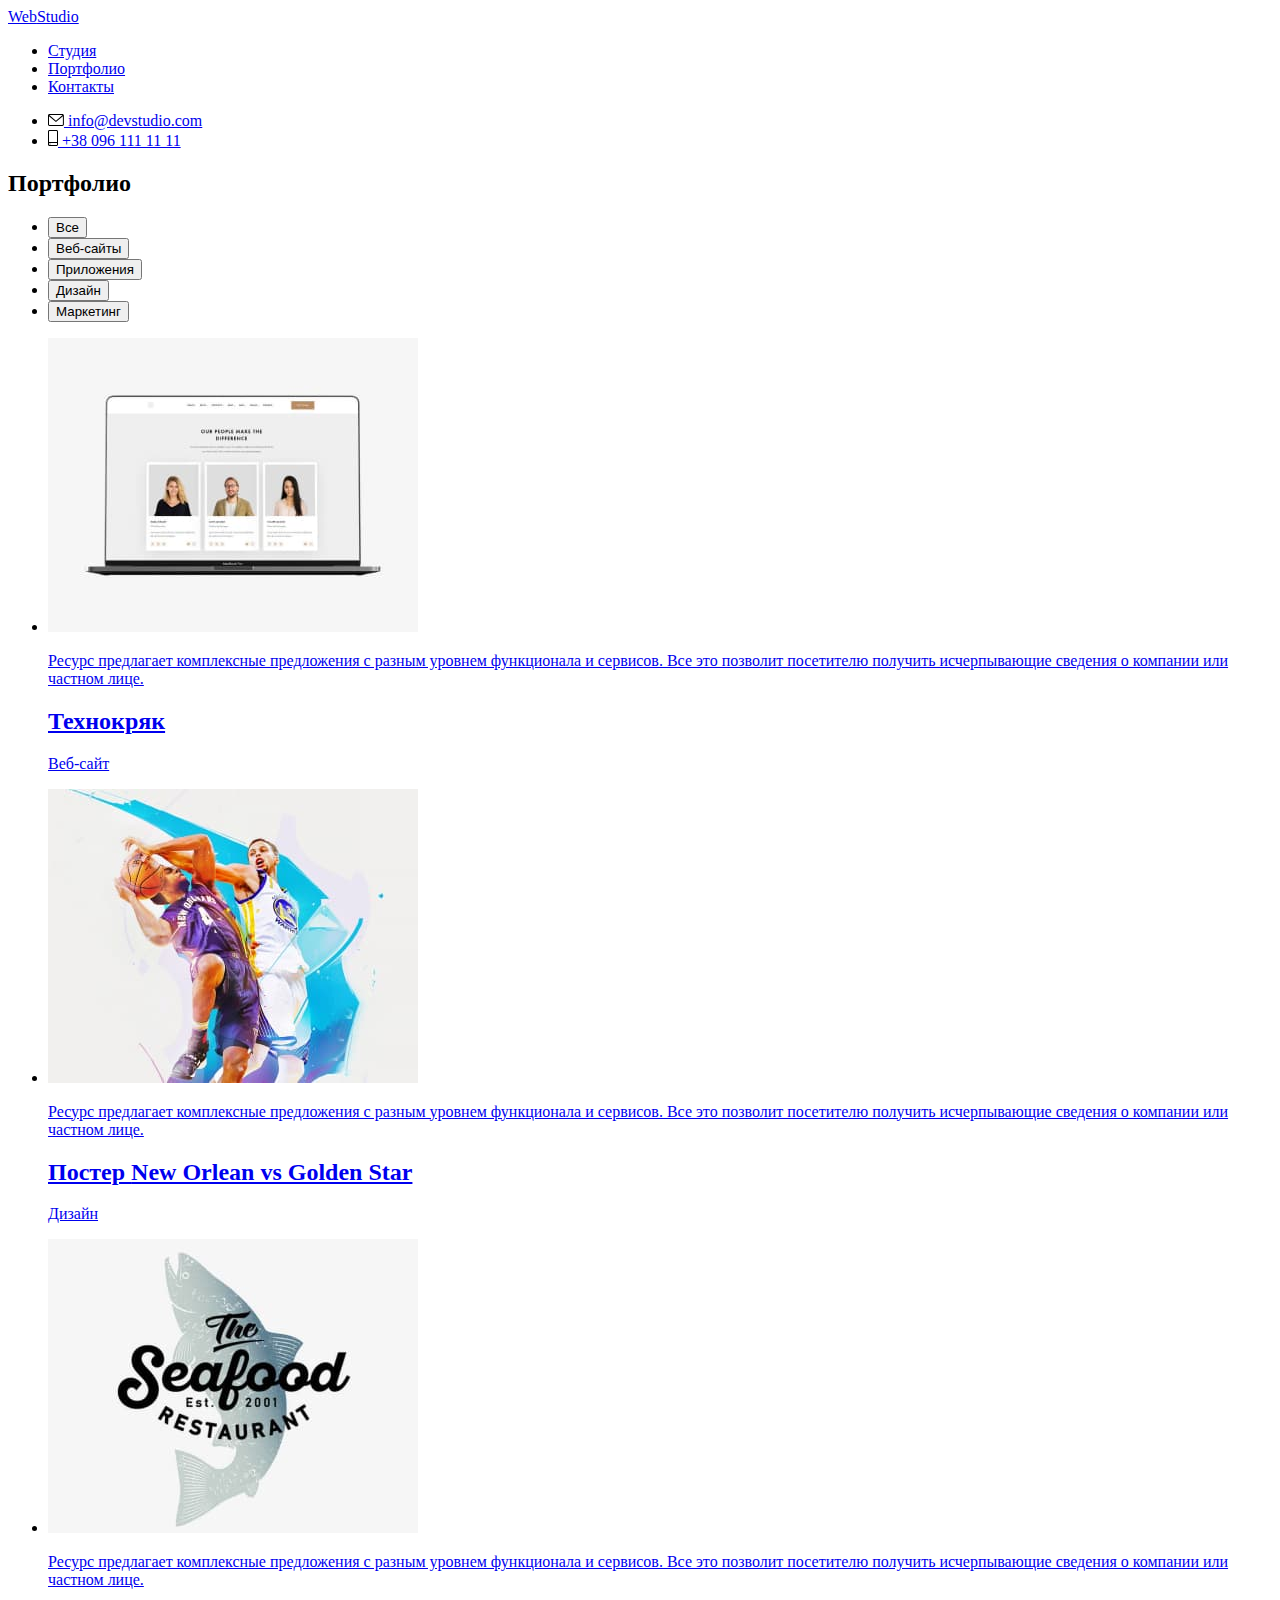
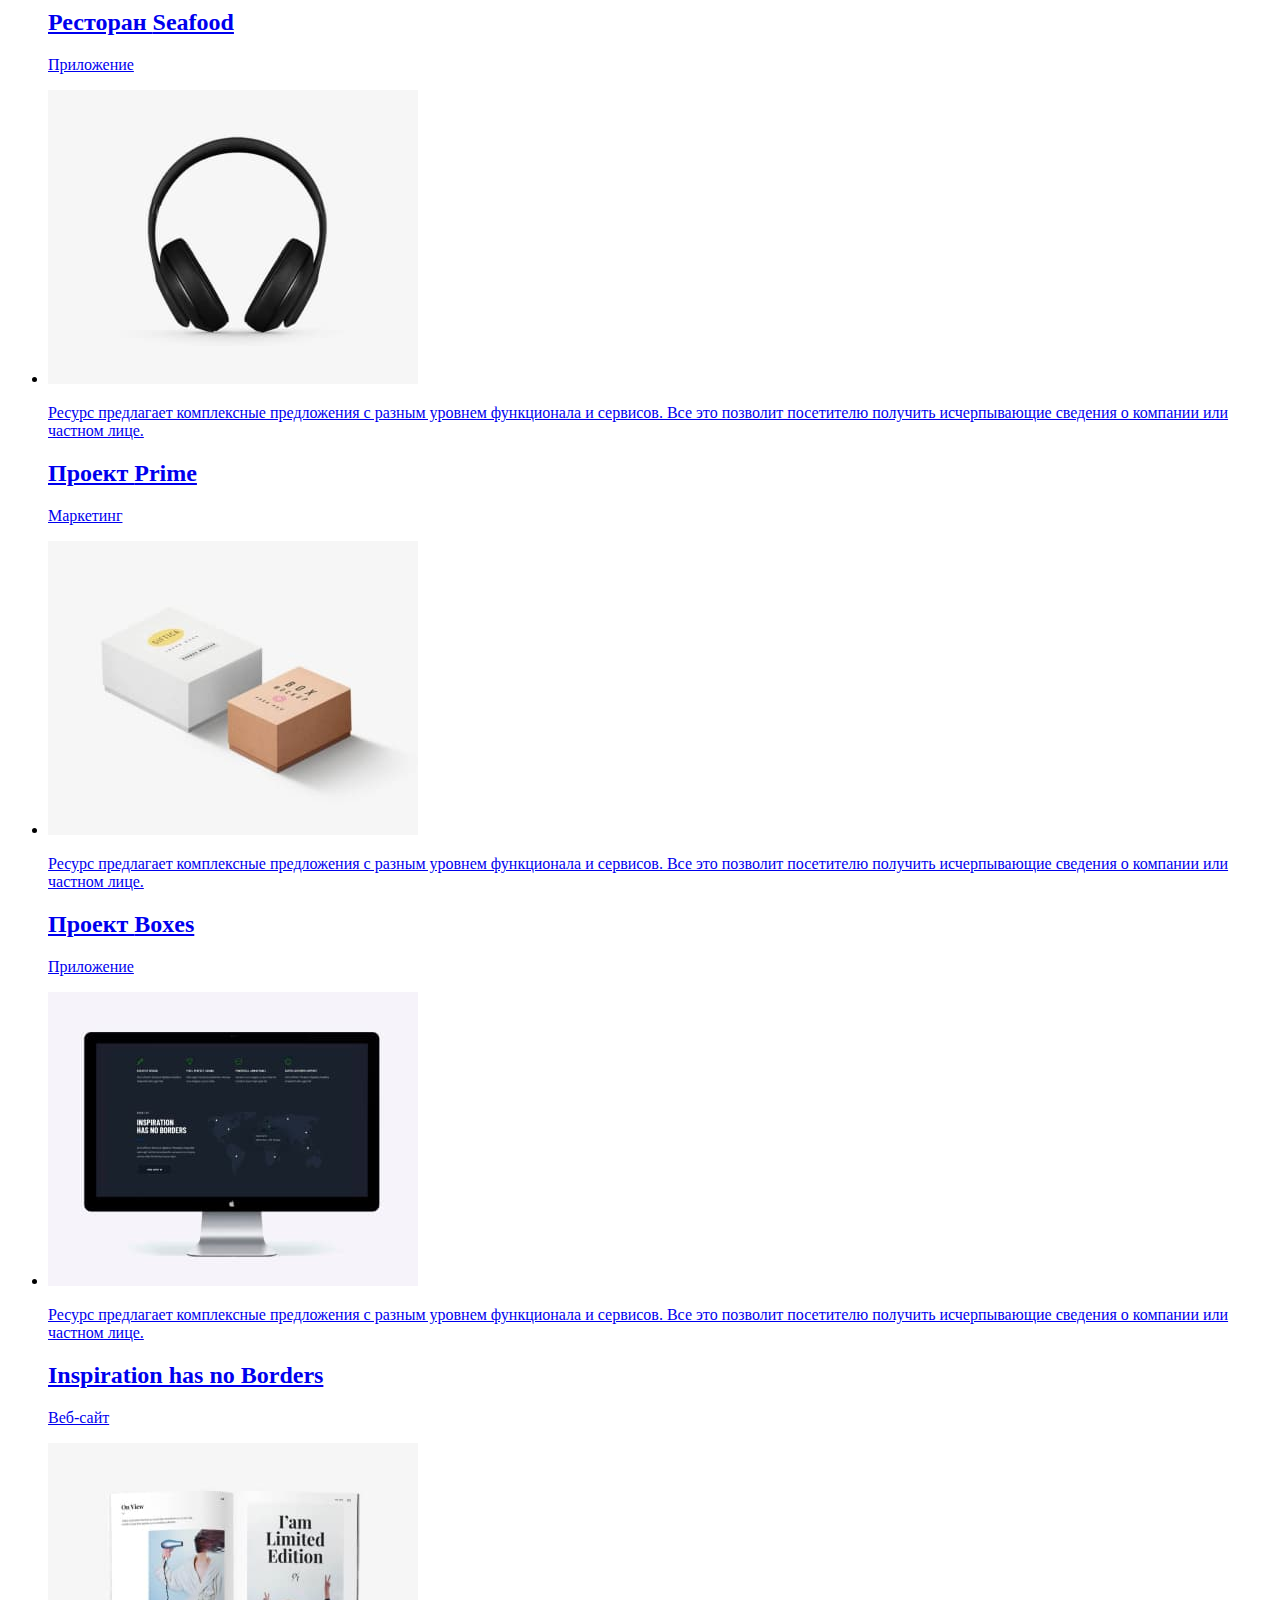
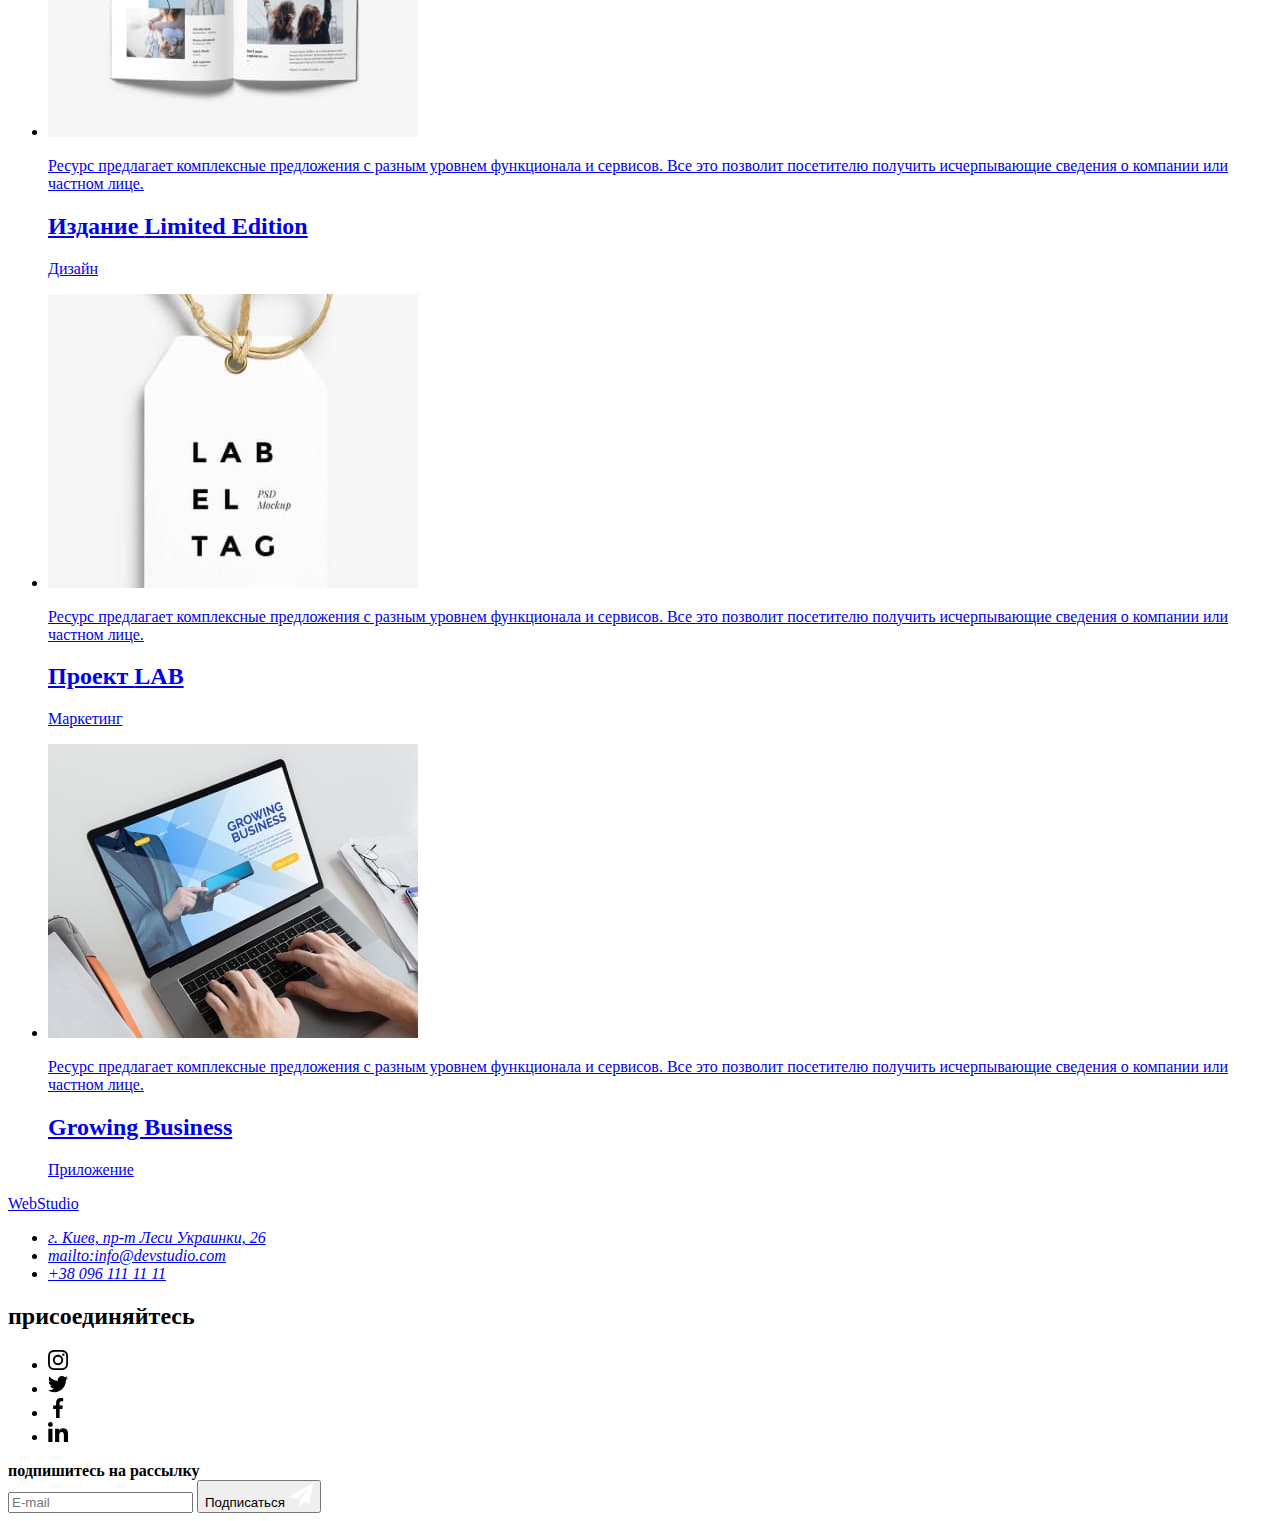
==== commit 48599cee: "15.07 SCSS" ====
--- a/portfolio.html
+++ b/portfolio.html
@@ -17,7 +17,7 @@
       href="https://fonts.googleapis.com/css2?family=Raleway:wght@700&family=Roboto:wght@400;500;700;900&display=swap"
       rel="stylesheet"
     />
-    <link rel="stylesheet" href="./css/styles.css" />
+    <link rel="stylesheet" href="./css/main.min.css" />
     <title>Портфолио</title>
   </head>
   <body>
--- a/css/main.min.css
+++ b/css/main.min.css
@@ -0,0 +1 @@
+/*# sourceMappingURL=main.min.css.map */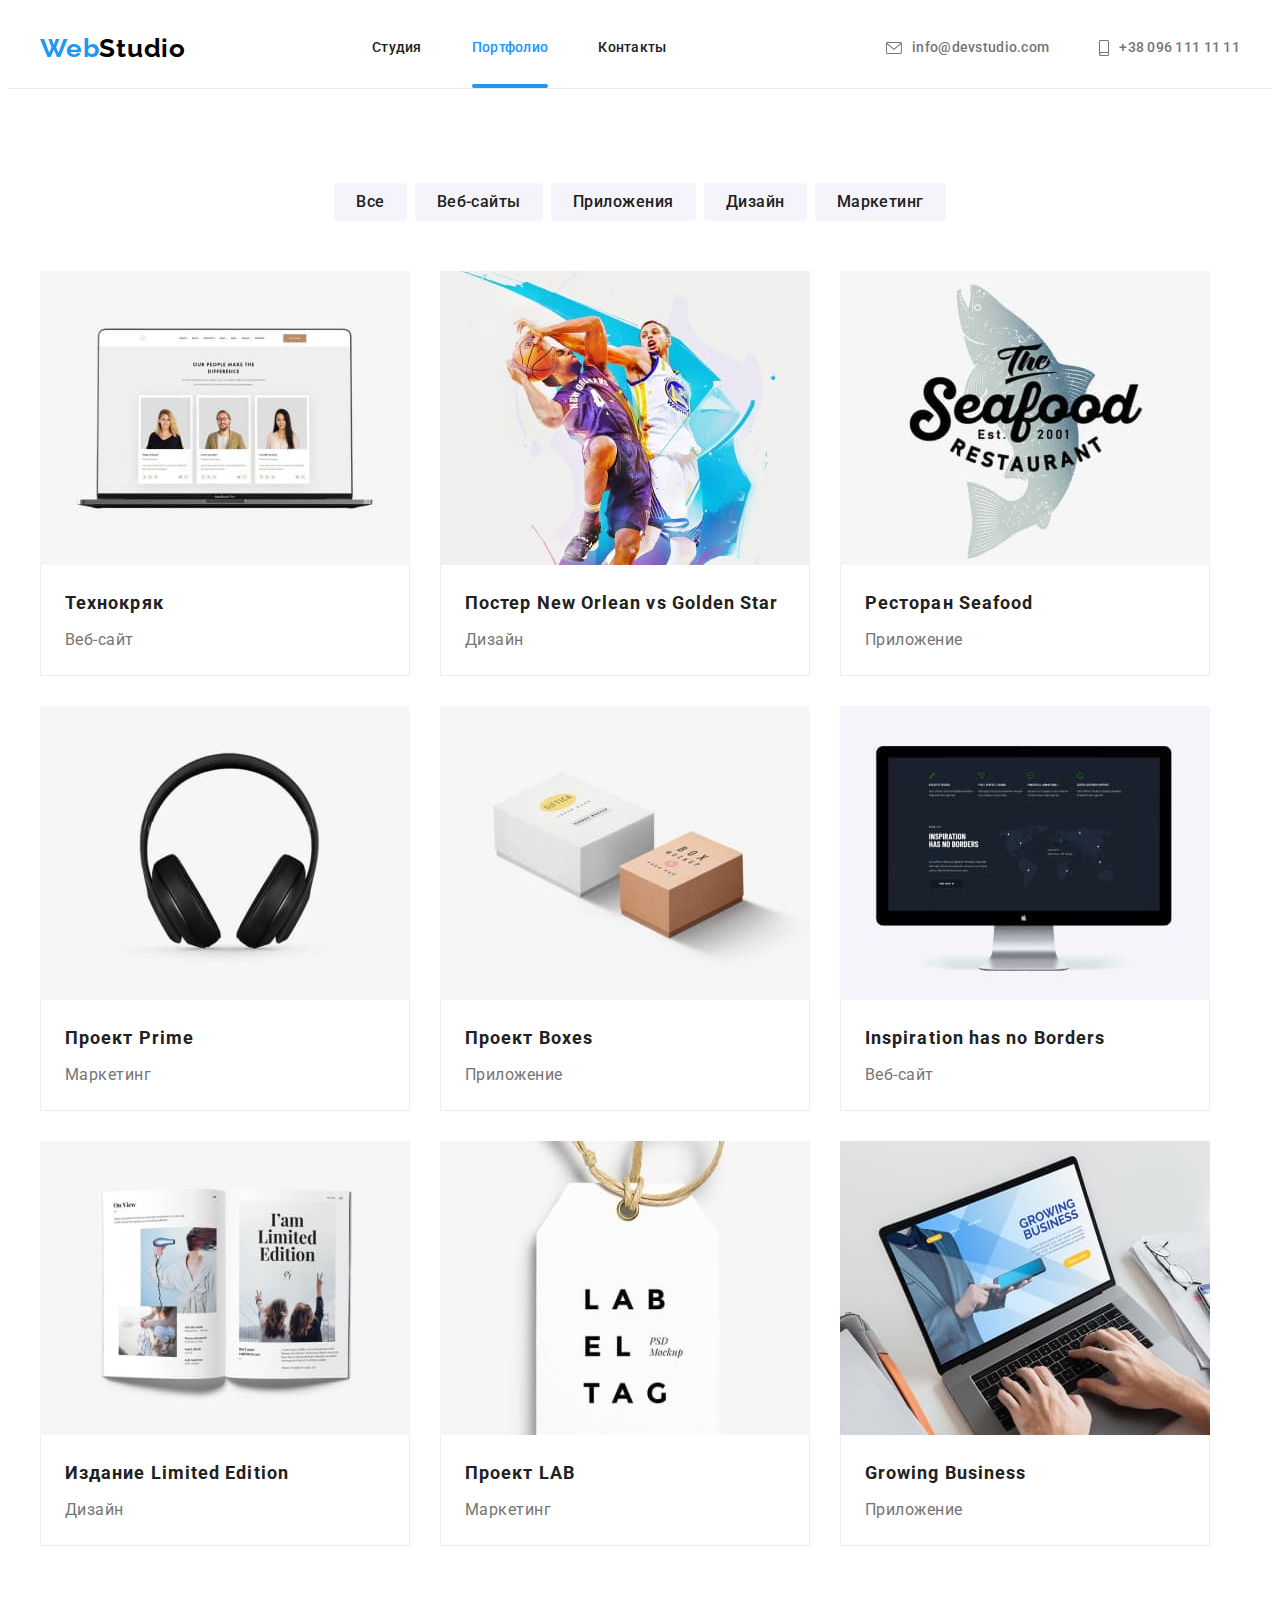
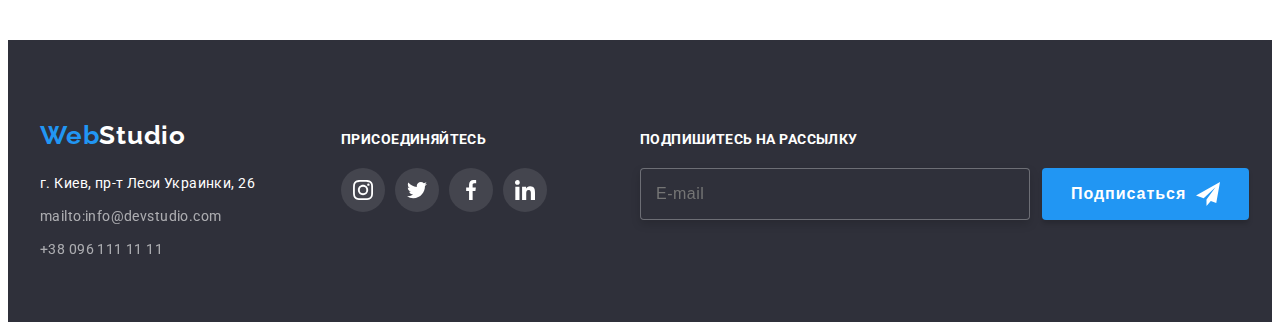
==== commit 4c13c19d: "15.07 SCSS" ====
--- a/portfolio.html
+++ b/portfolio.html
@@ -24,7 +24,7 @@
     <header class="header header--border">
       <div class="container header__container">
         <a class="logo" href="index.html"
-          >Web<span class="logo header__logo--black">Studio</span></a
+          >Web<span class="logo logo--black">Studio</span></a
         >
         <nav class="navigation">
           <ul class="navigation__list list">
@@ -43,21 +43,18 @@
             </li>
           </ul>
         </nav>
-        <ul class="header__contact list">
-          <li class="header-contact__item">
-            <a
-              class="header-contact__link link"
-              href="mailto:info@devstudio.com"
-            >
-              <svg class="icon-contacts" width="16" height="12">
+        <ul class="list contact__list">
+          <li class="contact__item">
+            <a class="contact__link link" href="mailto:info@devstudio.com">
+              <svg class="contact__icon" width="16" height="12">
                 <use href="./images/svg/icons.svg#icon-smartmail"></use>
               </svg>
               info@devstudio.com</a
             >
           </li>
-          <li class="header-contact__item">
-            <a class="header-contact__link link" href="tel:+380961111111">
-              <svg class="icon-contacts" width="10" height="16">
+          <li class="contact__item">
+            <a class="contact__link link" href="tel:+380961111111">
+              <svg class="contact__icon" width="10" height="16">
                 <use href="./images/svg/icons.svg#icon-smartphone"></use>
               </svg>
               +38 096 111 11 11</a
@@ -172,7 +169,7 @@
                 </div>
               </a>
             </li>
-            <li class="cards-item item">
+            <li class="item cards__item">
               <a class="link cards__link" href="#">
                 <div class="cards__block">
                   <img
@@ -327,8 +324,8 @@
       <div class="container footer__container">
         <div class="footer__column">
           <div class="footer__address">
-            <a class="link logo logo__link--footer" href="index.html"
-              >Web<span class="logo__current--footer">Studio</span></a
+            <a class="link logo footer-logo__link" href="index.html"
+              >Web<span class="logo footer__logo--current">Studio</span></a
             >
             <address class="footer__address">
               <ul class="list address-list">
--- a/css/main.min.css
+++ b/css/main.min.css
@@ -1 +1 @@
-/*# sourceMappingURL=main.min.css.map */+html{scroll-behavior:smooth}body{font-family:"Roboto",sans-serif;font-size:14px;font-weight:400;font-style:normal;color:#757575}.container{max-width:1200px;padding:0 15px;margin-left:auto;margin-right:auto}.title{font-family:"Roboto",sans-serif;font-weight:700;font-size:36px;line-height:1.16;text-align:center;letter-spacing:.03em;color:#212121}h1,h2,h3,p{margin:0}.list{list-style:none;padding:0;margin:0}a{text-decoration:none;color:inherit;font-style:normal}.visually-hidden{position:absolute;white-space:nowrap;width:1px;height:1px;overflow:hidden;border:0;padding:0;clip:rect(0 0 0 0);-webkit-clip-path:inset(50%);clip-path:inset(50%);margin:-1px}.section{padding:94px 0}img{display:block;min-width:100%;height:auto}.header{background-color:#fff}.header--border{border-bottom:1px solid #ececec}.header__container{display:-webkit-box;display:-ms-flexbox;display:flex;-webkit-box-align:center;-ms-flex-align:center;align-items:center}.logo{font-family:"Raleway",sans-serif;font-weight:700;font-size:26px;line-height:1.19;letter-spacing:.03em;color:#2196f3;margin-right:93px}.logo--black{color:#000}.navigation__list{display:-webkit-box;display:-ms-flexbox;display:flex;-webkit-box-align:center;-ms-flex-align:center;align-items:center}.navigation__item{position:relative;font-family:"Roboto",sans-serif;font-weight:500;line-height:1.14;letter-spacing:.02em;color:#212121}.navigation__item:not(:last-child){margin-right:50px}.navigation__link{display:block;padding-top:32px;padding-bottom:32px;-webkit-transition:color 250ms cubic-bezier(0.4, 0, 0.2, 1);transition:color 250ms cubic-bezier(0.4, 0, 0.2, 1)}.navigation__link:hover,.navigation__link:focus{color:#2196f3}.navigation__link--current::after{content:"";position:absolute;border-radius:2px;background-color:#2196f3;height:4px;width:100%;bottom:0;left:0}.navigation__link--current{color:#2196f3}.contact__list{display:-webkit-box;display:-ms-flexbox;display:flex;-webkit-box-align:center;-ms-flex-align:center;align-items:center;margin-left:auto}.contact__icon{margin-right:10px}.contact__item{font-family:"Roboto",sans-serif;font-weight:500;line-height:1.14;letter-spacing:.02em;color:#757575;fill:#757575}.contact__item:not(:last-child){margin-right:50px}.contact__link{display:-webkit-box;display:-ms-flexbox;display:flex;-webkit-box-align:center;-ms-flex-align:center;align-items:center;-webkit-transition:color 250ms cubic-bezier(0.4, 0, 0.2, 1),fill 250ms cubic-bezier(0.4, 0, 0.2, 1);transition:color 250ms cubic-bezier(0.4, 0, 0.2, 1),fill 250ms cubic-bezier(0.4, 0, 0.2, 1)}.contact__link:hover,.contact__link:focus{fill:#2196f3;color:#2196f3}.section__hero{background-color:#2f303a;background-image:-webkit-gradient(linear, left top, right top, from(rgba(47, 48, 58, 0.4)), to(rgba(47, 48, 58, 0.4))),url(../images/bg.jpg);background-image:linear-gradient(to right, rgba(47, 48, 58, 0.4), rgba(47, 48, 58, 0.4)),url(../images/bg.jpg);padding-top:200px;padding-bottom:200px;background-position:center;background-repeat:no-repeat;background-size:cover;max-width:1600px;margin-right:auto;margin-left:auto}.hero__title{font-family:"Roboto",sans-serif;font-weight:900;font-size:44px;line-height:1.36;text-align:center;letter-spacing:.06em;text-transform:uppercase;color:#fff;max-width:700px;margin:0 auto}.hero__button{font-family:"Roboto",sans-serif;font-weight:700;font-size:16px;line-height:1.87;display:-webkit-box;display:-ms-flexbox;display:flex;-webkit-box-align:center;-ms-flex-align:center;align-items:center;text-align:center;letter-spacing:.06em;color:#fff;border:none;background-color:#2196f3;-webkit-box-shadow:0px 4px 4px rgba(0,0,0,.15);box-shadow:0px 4px 4px rgba(0,0,0,.15);border-radius:4px;cursor:pointer;padding:10px 32px;margin-left:auto;margin-right:auto;display:block;margin-top:30px;-webkit-transition:background-color 250ms cubic-bezier(0.4, 0, 0.2, 1),-webkit-box-shadow 250ms cubic-bezier(0.4, 0, 0.2, 1);transition:background-color 250ms cubic-bezier(0.4, 0, 0.2, 1),-webkit-box-shadow 250ms cubic-bezier(0.4, 0, 0.2, 1);transition:background-color 250ms cubic-bezier(0.4, 0, 0.2, 1),box-shadow 250ms cubic-bezier(0.4, 0, 0.2, 1);transition:background-color 250ms cubic-bezier(0.4, 0, 0.2, 1),box-shadow 250ms cubic-bezier(0.4, 0, 0.2, 1),-webkit-box-shadow 250ms cubic-bezier(0.4, 0, 0.2, 1)}.hero__button:hover,.hero__button:focus{background-color:#188ce8;-webkit-box-shadow:0px 4px 4px rgba(0,0,0,.15);box-shadow:0px 4px 4px rgba(0,0,0,.15)}.advantages__list{display:-webkit-box;display:-ms-flexbox;display:flex;gap:30px}.advantages__subtitle{font-family:"Roboto",sans-serif;font-weight:700;line-height:1.14;letter-spacing:.03em;text-transform:uppercase;font-size:14px;color:#212121;margin-bottom:10px}.advantages__text{font-family:"Roboto",sans-serif;line-height:1.71;letter-spacing:.03em;color:#757575}.advantages__icon--bg{background:#f5f4fa;border-radius:4px;margin-bottom:30px;height:120px;display:-webkit-box;display:-ms-flexbox;display:flex;-webkit-box-align:center;-ms-flex-align:center;align-items:center;-webkit-box-pack:center;-ms-flex-pack:center;justify-content:center}.section__services{padding-top:0}.services__list{display:-webkit-box;display:-ms-flexbox;display:flex;margin-top:50px}.services__item{display:-webkit-box;display:-ms-flexbox;display:flex;position:relative}.services__item:not(:last-child){margin-right:30px}.services__subtitle{position:absolute;display:-webkit-box;display:-ms-flexbox;display:flex;-webkit-box-align:center;-ms-flex-align:center;align-items:center;-webkit-box-pack:center;-ms-flex-pack:center;justify-content:center;width:100%;height:70px;bottom:0;left:0;font-weight:700;font-size:14px;line-height:1.14;text-align:center;letter-spacing:.03em;text-transform:uppercase;color:#fff;background-color:rgba(47,48,58,.8)}.section__team{background-color:#f5f4fa}.team__img{display:block}.team__list{display:-webkit-box;display:-ms-flexbox;display:flex;margin-top:50px}.team__item{background:#fff;-webkit-box-shadow:0px 1px 3px rgba(0,0,0,.12),0px 1px 1px rgba(0,0,0,.14),0px 2px 1px rgba(0,0,0,.2);box-shadow:0px 1px 3px rgba(0,0,0,.12),0px 1px 1px rgba(0,0,0,.14),0px 2px 1px rgba(0,0,0,.2);border-radius:0px 0px 4px 4px}.team__item:not(:last-child){margin-right:30px}.team__text{padding-top:30px;padding-bottom:30px}.text__name{font-family:"Roboto",sans-serif;font-weight:500;font-size:16px;line-height:1.19;letter-spacing:.03em;text-align:center;color:var(--color-dark-subtitle);margin-bottom:10px}.text__position{font-family:"Roboto",sans-serif;font-size:16px;line-height:1.19;letter-spacing:.03em;text-align:center;color:var(--main-color)}.team__icons-list{display:-webkit-box;display:-ms-flexbox;display:flex;-webkit-box-pack:center;-ms-flex-pack:center;justify-content:center;-webkit-box-align:center;-ms-flex-align:center;align-items:center;height:44px;margin-top:16px}.link__social{display:block;background:#fff;border-radius:50%;height:44px;width:44px;fill:#afb1b8;display:-webkit-box;display:-ms-flexbox;display:flex;-webkit-box-pack:center;-ms-flex-pack:center;justify-content:center;-webkit-box-align:center;-ms-flex-align:center;align-items:center;-webkit-transition:background-color 250ms cubic-bezier(0.4, 0, 0.2, 1),fill 250ms cubic-bezier(0.4, 0, 0.2, 1);transition:background-color 250ms cubic-bezier(0.4, 0, 0.2, 1),fill 250ms cubic-bezier(0.4, 0, 0.2, 1)}.link__social:not(:last-child){margin-right:10px}.link__social:hover,.link__social:focus{fill:#fff;background-color:#2196f3}.social-icon__item:not(:last-child){margin-right:10px}.client-icons{display:-webkit-box;display:-ms-flexbox;display:flex;-webkit-box-align:center;-ms-flex-align:center;align-items:center;-webkit-box-pack:center;-ms-flex-pack:center;justify-content:center;margin-top:50px}.link__client{display:-webkit-box;display:-ms-flexbox;display:flex;-webkit-box-align:center;-ms-flex-align:center;align-items:center;-webkit-box-pack:center;-ms-flex-pack:center;justify-content:center;height:92px;width:170px;border:1px solid #afb1b8;border-radius:4px;fill:#afb1b8;-webkit-transition:border 250ms cubic-bezier(0.4, 0, 0.2, 1),fill 250ms cubic-bezier(0.4, 0, 0.2, 1);transition:border 250ms cubic-bezier(0.4, 0, 0.2, 1),fill 250ms cubic-bezier(0.4, 0, 0.2, 1)}.link__client:hover,.link__client:focus{fill:#2196f3;border:1px solid #2196f3}.client__item:not(:last-child){margin-right:30px}.footer{background-color:#2f303a;padding:60px 0;margin:0}.footer__column{display:-webkit-box;display:-ms-flexbox;display:flex;-webkit-box-align:baseline;-ms-flex-align:baseline;align-items:baseline}.footer-logo__link{padding:0;margin-right:0}.footer__logo--current{color:#fff}.footer__address{font-family:"Roboto",sans-serif;line-height:1.71;letter-spacing:.03em;color:#fff;margin-top:20px;min-width:231px}.address__item:not(:last-child){margin-bottom:9px}.footer__email{font-family:"Roboto",sans-serif;line-height:1.71;letter-spacing:.03em;color:#fff;opacity:.6}.footer__tel{font-family:"Roboto",sans-serif;line-height:1.71;letter-spacing:.03em;color:#fff;opacity:.6}.footer__subscribe{margin-left:70px;margin-right:93px}.footer__subtitle-social{font-weight:700;font-size:14px;line-height:1.14;letter-spacing:.03em;text-transform:uppercase;color:#fff;margin-bottom:20px}.subscribe__list{display:-webkit-box;display:-ms-flexbox;display:flex}.subscribe__link{display:block;background:rgba(255,255,255,.1);border-radius:50%;height:44px;width:44px;fill:#fff;display:-webkit-box;display:-ms-flexbox;display:flex;-webkit-box-pack:center;-ms-flex-pack:center;justify-content:center;-webkit-box-align:center;-ms-flex-align:center;align-items:center;-webkit-transition:background-color 250ms cubic-bezier(0.4, 0, 0.2, 1),-webkit-filter 250ms cubic-bezier(0.4, 0, 0.2, 1);transition:background-color 250ms cubic-bezier(0.4, 0, 0.2, 1),-webkit-filter 250ms cubic-bezier(0.4, 0, 0.2, 1);transition:background-color 250ms cubic-bezier(0.4, 0, 0.2, 1),filter 250ms cubic-bezier(0.4, 0, 0.2, 1);transition:background-color 250ms cubic-bezier(0.4, 0, 0.2, 1),filter 250ms cubic-bezier(0.4, 0, 0.2, 1),-webkit-filter 250ms cubic-bezier(0.4, 0, 0.2, 1)}.subscribe__link:hover,.subscribe__link:focus{background-color:#2196f3;-webkit-filter:drop-shadow(0px 4px 4px rgba(0, 0, 0, 0.25));filter:drop-shadow(0px 4px 4px rgba(0, 0, 0, 0.25))}.subscribe__item:not(:last-child){margin-right:10px}.footer__form--position{display:-webkit-box;display:-ms-flexbox;display:flex;margin-top:20px}.form__email{border:1px solid rgba(255,255,255,.3);-webkit-filter:drop-shadow(0px 4px 4px rgba(0, 0, 0, 0.15));filter:drop-shadow(0px 4px 4px rgba(0, 0, 0, 0.15));border-radius:4px;background-color:#2f303a;font-size:16px;line-height:1.25;display:-webkit-box;display:-ms-flexbox;display:flex;-webkit-box-align:center;-ms-flex-align:center;align-items:center;letter-spacing:.03em;color:rgba(255,255,255,.6);padding:15px;min-width:358px}.user__email{margin-right:12px}.button__icon-form{margin-left:10px}.button__form{font-weight:700;font-size:16px;line-height:1.88;letter-spacing:.06em;color:#fff;fill:#fff;background:#2196f3;-webkit-box-shadow:0px 4px 4px rgba(0,0,0,.15);box-shadow:0px 4px 4px rgba(0,0,0,.15);border-radius:4px;padding:10px 29px;display:-webkit-box;display:-ms-flexbox;display:flex;-webkit-box-align:center;-ms-flex-align:center;align-items:center;-webkit-box-pack:center;-ms-flex-pack:center;justify-content:center;border:none;cursor:pointer;-webkit-transition:background-color 250ms cubic-bezier(0.4, 0, 0.2, 1);transition:background-color 250ms cubic-bezier(0.4, 0, 0.2, 1)}.button__form:hover,.button__form:focus{background-color:#188ce8;-webkit-box-shadow:0px 4px 4px rgba(0,0,0,.15);box-shadow:0px 4px 4px rgba(0,0,0,.15)}.button__list{display:-webkit-box;display:-ms-flexbox;display:flex;-webkit-box-pack:center;-ms-flex-pack:center;justify-content:center}.button__item:not(:last-child){margin-right:8px}.portfolio__button{font-family:"Roboto",sans-serif;font-weight:500;font-size:16px;line-height:1.62;letter-spacing:.03em;color:#212121;background:#f5f4fa;border-radius:4px;border:none;padding:6px 22px;cursor:pointer;-webkit-transition:background-color 250ms cubic-bezier(0.4, 0, 0.2, 1),color 250ms cubic-bezier(0.4, 0, 0.2, 1),-webkit-box-shadow 250ms cubic-bezier(0.4, 0, 0.2, 1);transition:background-color 250ms cubic-bezier(0.4, 0, 0.2, 1),color 250ms cubic-bezier(0.4, 0, 0.2, 1),-webkit-box-shadow 250ms cubic-bezier(0.4, 0, 0.2, 1);transition:background-color 250ms cubic-bezier(0.4, 0, 0.2, 1),color 250ms cubic-bezier(0.4, 0, 0.2, 1),box-shadow 250ms cubic-bezier(0.4, 0, 0.2, 1);transition:background-color 250ms cubic-bezier(0.4, 0, 0.2, 1),color 250ms cubic-bezier(0.4, 0, 0.2, 1),box-shadow 250ms cubic-bezier(0.4, 0, 0.2, 1),-webkit-box-shadow 250ms cubic-bezier(0.4, 0, 0.2, 1)}.portfolio__button:hover,.portfolio__button:focus{background-color:#2196f3;color:#fff;-webkit-box-shadow:0px 3px 1px rgba(0,0,0,.1),0px 1px 2px rgba(0,0,0,.08),0px 2px 2px rgba(0,0,0,.12);box-shadow:0px 3px 1px rgba(0,0,0,.1),0px 1px 2px rgba(0,0,0,.08),0px 2px 2px rgba(0,0,0,.12)}.cards__list{display:-webkit-box;display:-ms-flexbox;display:flex;-ms-flex-wrap:wrap;flex-wrap:wrap;margin-top:50px}.cards__item{margin-right:30px;margin-bottom:30px}.cards__item:nth-child(3n){margin-right:0}.cards__item:nth-last-child(-n+3){margin-bottom:0}.cards__text{padding:20px 24px;border-left:1px solid #eee;border-right:1px solid #eee;border-bottom:1px solid #eee}.cards__block{position:relative;overflow:hidden}.cards__discription{position:absolute;display:block;top:0;left:0;-webkit-transform:translate(-50%, -50%);transform:translate(-50%, -50%);background-color:rgba(33,150,243,.9);width:100%;height:100%;font-size:18px;line-height:1.56;letter-spacing:.03em;color:#fff;padding:63px 24px;-webkit-transform:translateY(101%);transform:translateY(101%);-webkit-transition:-webkit-transform 250ms cubic-bezier(0.4, 0, 0.2, 1);transition:-webkit-transform 250ms cubic-bezier(0.4, 0, 0.2, 1);transition:transform 250ms cubic-bezier(0.4, 0, 0.2, 1);transition:transform 250ms cubic-bezier(0.4, 0, 0.2, 1), -webkit-transform 250ms cubic-bezier(0.4, 0, 0.2, 1)}.cards__link:hover .cards__discription{-webkit-transform:translateY(0);transform:translateY(0)}.cards__link:focus .cards__discription{-webkit-transform:translateY(0);transform:translateY(0)}.cards__link{display:block;-webkit-transition:-webkit-box-shadow 250ms cubic-bezier(0.4, 0, 0.2, 1);transition:-webkit-box-shadow 250ms cubic-bezier(0.4, 0, 0.2, 1);transition:box-shadow 250ms cubic-bezier(0.4, 0, 0.2, 1);transition:box-shadow 250ms cubic-bezier(0.4, 0, 0.2, 1), -webkit-box-shadow 250ms cubic-bezier(0.4, 0, 0.2, 1)}.cards__link:hover,.cards__link:focus{-webkit-box-shadow:0px 1px 1px rgba(0,0,0,.12),0px 4px 4px rgba(0,0,0,.06),1px 4px 6px rgba(0,0,0,.16);box-shadow:0px 1px 1px rgba(0,0,0,.12),0px 4px 4px rgba(0,0,0,.06),1px 4px 6px rgba(0,0,0,.16)}.cards__description{position:relative}.cards__subtitle{font-family:"Roboto",sans-serif;font-weight:700;font-size:18px;line-height:2;letter-spacing:.06em;color:#212121;margin-bottom:4px}.cards__category{font-family:"Roboto",sans-serif;font-size:16px;line-height:1.88;letter-spacing:.03em;color:#757575}.backdrop{position:fixed;top:0;left:0;width:100%;height:100%;background-color:rgba(0,0,0,.2);-webkit-transition:opacity 250ms cubic-bezier(0.4, 0, 0.2, 1);transition:opacity 250ms cubic-bezier(0.4, 0, 0.2, 1)}.backdrop.is-hidden{opacity:0;pointer-events:none;visibility:hidden}.modal{position:absolute;top:50%;left:50%;-webkit-transform:translate(-50%, -50%);transform:translate(-50%, -50%);background-color:#fff;width:528px;-webkit-box-shadow:0px 1px 3px rgba(0,0,0,.12),0px 1px 1px rgba(0,0,0,.14),0px 2px 1px rgba(0,0,0,.2);box-shadow:0px 1px 3px rgba(0,0,0,.12),0px 1px 1px rgba(0,0,0,.14),0px 2px 1px rgba(0,0,0,.2);border-radius:4px;-webkit-transition:-webkit-box-shadow 250ms cubic-bezier(0.4, 0, 0.2, 1);transition:-webkit-box-shadow 250ms cubic-bezier(0.4, 0, 0.2, 1);transition:box-shadow 250ms cubic-bezier(0.4, 0, 0.2, 1);transition:box-shadow 250ms cubic-bezier(0.4, 0, 0.2, 1), -webkit-box-shadow 250ms cubic-bezier(0.4, 0, 0.2, 1);padding:40px}.modal__title{display:block;font-weight:700;font-size:20px;line-height:1.15;text-align:center;letter-spacing:.03em;color:#212121;margin-bottom:12px}.modal__button{position:absolute;right:8px;top:8px;width:30px;height:30px;border-radius:50%;background-color:#fff;border:1px solid rgba(0,0,0,.1);fill:#000;cursor:pointer;padding:5px}.modal__button:hover,.modal__button:focus{fill:#2196f3}.form__field{position:relative;margin-bottom:10px;display:-webkit-box;display:-ms-flexbox;display:flex;-webkit-box-orient:vertical;-webkit-box-direction:normal;-ms-flex-direction:column;flex-direction:column}.form__input{margin:0;padding:11px 12px 11px 42px;border:1px solid rgba(33,33,33,.2);font:inherit;border-radius:4px;-webkit-transition:border 250ms cubic-bezier(0.4, 0, 0.2, 1);transition:border 250ms cubic-bezier(0.4, 0, 0.2, 1);-webkit-box-sizing:#2196f3;box-sizing:#2196f3;outline:rgba(0,0,0,0)}.form__input:focus{border:1px solid #2196f3}.form__label{font-size:12px;line-height:1.67;letter-spacing:.01em;color:#757575;margin-top:0;margin-bottom:4px}.form__icon{position:absolute;top:43px;left:20px;-webkit-transform:translate(-50%, -50%);transform:translate(-50%, -50%);fill:#212121}.form__input:focus~.form__icon{fill:#2196f3}.comment__form{margin-bottom:20px}.form__comment{resize:none;width:448px;height:120px;padding:12px 16px;border:1px solid rgba(33,33,33,.2);border-radius:4px;outline:rgba(0,0,0,0)}.form__comment:focus{border:1px solid #2196f3}.form__comment::-webkit-input-placeholder{font-size:12px;line-height:1.15;letter-spacing:.01em;color:rgba(117,117,117,.5)}.form__comment::-moz-placeholder{font-size:12px;line-height:1.15;letter-spacing:.01em;color:rgba(117,117,117,.5)}.form__comment:-ms-input-placeholder{font-size:12px;line-height:1.15;letter-spacing:.01em;color:rgba(117,117,117,.5)}.form__comment::-ms-input-placeholder{font-size:12px;line-height:1.15;letter-spacing:.01em;color:rgba(117,117,117,.5)}.form__comment::placeholder{font-size:12px;line-height:1.15;letter-spacing:.01em;color:rgba(117,117,117,.5)}.checkbox__input{position:absolute;white-space:nowrap;width:1px;height:1px;overflow:hidden;border:0;padding:0;clip:rect(0 0 0 0);-webkit-clip-path:inset(50%);clip-path:inset(50%);margin:-1px;-webkit-transition:background-color 250ms cubic-bezier(0.4, 0, 0.2, 1);transition:background-color 250ms cubic-bezier(0.4, 0, 0.2, 1)}.check__block{margin-bottom:30px;display:-webkit-box;display:-ms-flexbox;display:flex;-webkit-box-align:center;-ms-flex-align:center;align-items:center;-webkit-box-pack:center;-ms-flex-pack:center;justify-content:center}.checkbox__label{display:-webkit-box;display:-ms-flexbox;display:flex;-webkit-box-align:center;-ms-flex-align:center;align-items:center}.checkbox__icon{width:16px;height:15px;display:inline-block;border:2px solid #212121;border-radius:4px;fill:#fff;background-color:#fff;margin-right:7px}.checkbox__input:checked+.checkbox__icon{background-color:#2196f3;border:.2px solid #2196f3;background-origin:border-box}.checkbox__link--blue{font-size:14px;line-height:1.71;letter-spacing:.03em;-webkit-text-decoration-line:underline;text-decoration-line:underline;color:#2196f3;cursor:pointer}.button__send{font-weight:700;font-size:16px;line-height:1.88;letter-spacing:.06em;color:#fff;background:#2196f3;-webkit-box-shadow:0px 4px 4px rgba(0,0,0,.15);box-shadow:0px 4px 4px rgba(0,0,0,.15);border-radius:4px;padding:10px 55px;cursor:pointer;border:none;margin-left:auto;margin-right:auto;display:block;-webkit-transition:background-color 250ms cubic-bezier(0.4, 0, 0.2, 1),-webkit-box-shadow 250ms cubic-bezier(0.4, 0, 0.2, 1);transition:background-color 250ms cubic-bezier(0.4, 0, 0.2, 1),-webkit-box-shadow 250ms cubic-bezier(0.4, 0, 0.2, 1);transition:box-shadow 250ms cubic-bezier(0.4, 0, 0.2, 1),background-color 250ms cubic-bezier(0.4, 0, 0.2, 1);transition:box-shadow 250ms cubic-bezier(0.4, 0, 0.2, 1),background-color 250ms cubic-bezier(0.4, 0, 0.2, 1),-webkit-box-shadow 250ms cubic-bezier(0.4, 0, 0.2, 1)}.button__send:hover,.button__send:focus{background-color:#188ce8;-webkit-box-shadow:0px 4px 4px rgba(0,0,0,.15);box-shadow:0px 4px 4px rgba(0,0,0,.15)}/*# sourceMappingURL=main.min.css.map */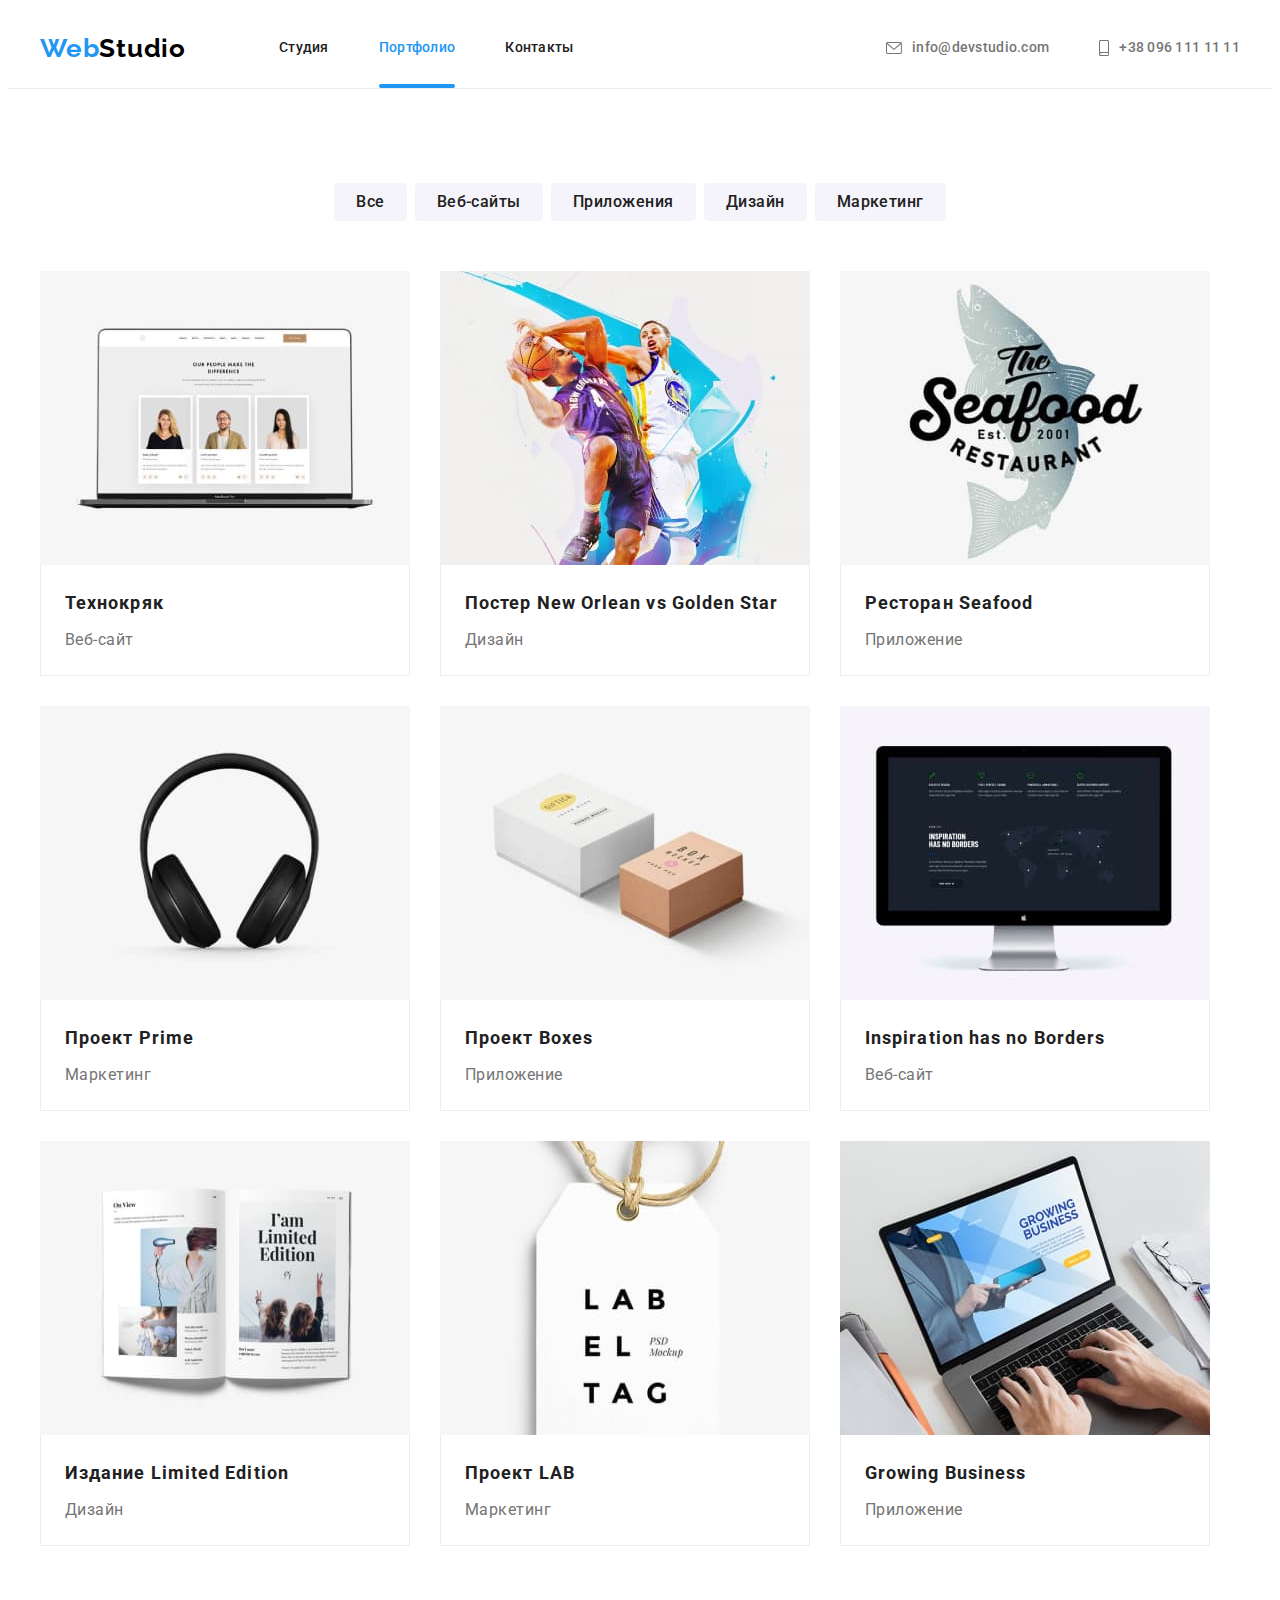
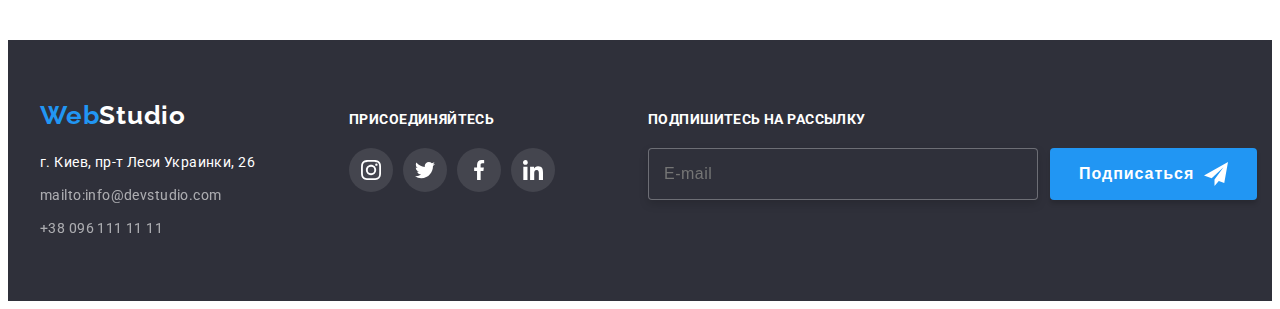
==== commit 3504a3a6: "18.07 Доработка дз7" ====
--- a/portfolio.html
+++ b/portfolio.html
@@ -21,19 +21,19 @@
     <title>Портфолио</title>
   </head>
   <body>
-    <header class="header header--border">
+    <header class="header header__border">
       <div class="container header__container">
         <a class="logo" href="index.html"
-          >Web<span class="logo logo--black">Studio</span></a
+          >Web<span class="logo__black">Studio</span></a
         >
         <nav class="navigation">
-          <ul class="navigation__list list">
+          <ul class="navigation__list">
             <li class="navigation__item">
-              <a class="link navigation__link" href="index.html">Студия</a>
+              <a class="navigation__link" href="index.html">Студия</a>
             </li>
             <li class="navigation__item">
               <a
-                class="link navigation__link navigation__link--current"
+                class="navigation__link navigation__link--current"
                 href="./portfolio.html"
                 >Портфолио</a
               >
@@ -43,18 +43,18 @@
             </li>
           </ul>
         </nav>
-        <ul class="list contact__list">
-          <li class="contact__item">
-            <a class="contact__link link" href="mailto:info@devstudio.com">
-              <svg class="contact__icon" width="16" height="12">
+        <ul class="contacts">
+          <li class="contacts__item">
+            <a class="contacts__link" href="mailto:info@devstudio.com">
+              <svg class="contacts__icon" width="16" height="12">
                 <use href="./images/svg/icons.svg#icon-smartmail"></use>
               </svg>
               info@devstudio.com</a
             >
           </li>
-          <li class="contact__item">
-            <a class="contact__link link" href="tel:+380961111111">
-              <svg class="contact__icon" width="10" height="16">
+          <li class="contacts__item">
+            <a class="contacts__link" href="tel:+380961111111">
+              <svg class="contacts__icon" width="10" height="16">
                 <use href="./images/svg/icons.svg#icon-smartphone"></use>
               </svg>
               +38 096 111 11 11</a
@@ -64,39 +64,37 @@
       </div>
     </header>
     <main>
-      <section class="section section__portfolio">
-        <div class="container portfolio__container">
-          <h2 class="visually-hidden portfolio__title">Портфолио</h2>
-          <ul class="list button__list">
-            <li class="button__item">
-              <button type="button" class="portfolio__button" href="#">
-                Все
-              </button>
-            </li>
-            <li class="button__item">
-              <button type="button" class="portfolio__button" href="#">
+      <section class="section">
+        <div class="container">
+          <h2 class="visually-hidden section__title">Портфолио</h2>
+          <ul class="filter">
+            <li class="filter__item">
+              <button type="button" class="filter__button" href="#">Все</button>
+            </li>
+            <li class="filter__item">
+              <button type="button" class="filter__button" href="#">
                 Веб-сайты
               </button>
             </li>
-            <li class="button__item">
-              <button type="button" class="portfolio__button" href="#">
+            <li class="filter__item">
+              <button type="button" class="filter__button" href="#">
                 Приложения
               </button>
             </li>
-            <li class="button__item">
-              <button type="button" class="portfolio__button" href="#">
+            <li class="filter__item">
+              <button type="button" class="filter__button" href="#">
                 Дизайн
               </button>
             </li>
-            <li class="button__item">
-              <button type="button" class="portfolio__button" href="#">
+            <li class="filter__item">
+              <button type="button" class="filter__button" href="#">
                 Маркетинг
               </button>
             </li>
           </ul>
-          <ul class="list cards__list">
-            <li class="item cards__item">
-              <a class="link cards__link" href="#">
+          <ul class="cards">
+            <li class="cards__item">
+              <a class="cards__link" href="#">
                 <div class="cards__block">
                   <img
                     class="cards__img"
@@ -111,14 +109,14 @@
                     исчерпывающие сведения о компании или частном лице.
                   </p>
                 </div>
-                <div class="cards__text">
-                  <h2 class="cards__subtitle">Технокряк</h2>
+                <div class="cards__tumb">
+                  <h2 class="cards__title">Технокряк</h2>
                   <p class="cards__category">Веб-сайт</p>
                 </div>
               </a>
             </li>
-            <li class="item cards__item">
-              <a class="link cards__link" href="#">
+            <li class="cards__item">
+              <a class="cards__link" href="#">
                 <div class="cards__block">
                   <img
                     class="cards__img"
@@ -133,10 +131,10 @@
                     исчерпывающие сведения о компании или частном лице.
                   </p>
                 </div>
-                <div class="cards__text">
-                  <h2 class="cards__subtitle">
+                <div class="cards__tumb">
+                  <h2 class="cards__title">
                     Постер
-                    <span class="cards__subtitle--en" lang="en"
+                    <span class="cards__title--en" lang="en"
                       >New Orlean vs Golden Star</span
                     >
                   </h2>
@@ -144,8 +142,8 @@
                 </div>
               </a>
             </li>
-            <li class="item cards__item">
-              <a class="link cards__link" href="#">
+            <li class="cards__item">
+              <a class="cards__link" href="#">
                 <div class="cards__block">
                   <img
                     class="cards__img"
@@ -160,17 +158,17 @@
                     исчерпывающие сведения о компании или частном лице.
                   </p>
                 </div>
-                <div class="cards__text">
-                  <h2 class="cards__subtitle">
+                <div class="cards__tumb">
+                  <h2 class="cards__title">
                     Ресторан
-                    <span class="cards__subtitle-en" lang="en">Seafood</span>
+                    <span class="cards__title-en" lang="en">Seafood</span>
                   </h2>
                   <p class="cards__category">Приложение</p>
                 </div>
               </a>
             </li>
-            <li class="item cards__item">
-              <a class="link cards__link" href="#">
+            <li class="cards__item">
+              <a class="cards__link" href="#">
                 <div class="cards__block">
                   <img
                     class="cards__img"
@@ -185,17 +183,17 @@
                     исчерпывающие сведения о компании или частном лице.
                   </p>
                 </div>
-                <div class="cards__text">
-                  <h2 class="cards__subtitle">
+                <div class="cards__tumb">
+                  <h2 class="cards__title">
                     Проект
-                    <span class="cards__subtitle-en" lang="en">Prime</span>
+                    <span class="cards__title-en" lang="en">Prime</span>
                   </h2>
                   <p class="cards__category">Маркетинг</p>
                 </div>
               </a>
             </li>
-            <li class="item cards__item">
-              <a class="link cards__link" href="#">
+            <li class="cards__item">
+              <a class="cards__link" href="#">
                 <div class="cards__block">
                   <img
                     class="cards__img"
@@ -210,17 +208,17 @@
                     исчерпывающие сведения о компании или частном лице.
                   </p>
                 </div>
-                <div class="cards__text">
-                  <h2 class="cards__subtitle">
+                <div class="cards__tumb">
+                  <h2 class="cards__title">
                     Проект
-                    <span class="cards__subtitle-en" lang="en">Boxes</span>
+                    <span class="cards__title-en" lang="en">Boxes</span>
                   </h2>
                   <p class="cards__category">Приложение</p>
                 </div>
               </a>
             </li>
-            <li class="item cards__item">
-              <a class="link cards__link" href="#">
+            <li class="cards__item">
+              <a class="cards__link" href="#">
                 <div class="cards__block">
                   <img
                     class="cards__img"
@@ -235,16 +233,16 @@
                     исчерпывающие сведения о компании или частном лице.
                   </p>
                 </div>
-                <div class="cards__text">
-                  <h2 class="cards__subtitle" lang="en">
+                <div class="cards__tumb">
+                  <h2 class="cards__title" lang="en">
                     Inspiration has no Borders
                   </h2>
                   <p class="cards__category">Веб-сайт</p>
                 </div>
               </a>
             </li>
-            <li class="item cards__item">
-              <a class="link cards__link" href="#">
+            <li class="cards__item">
+              <a class="cards__link" href="#">
                 <div class="cards__block">
                   <img
                     class="cards__img"
@@ -259,10 +257,10 @@
                     исчерпывающие сведения о компании или частном лице.
                   </p>
                 </div>
-                <div class="cards__text">
-                  <h2 class="cards__subtitle">
+                <div class="cards__tumb">
+                  <h2 class="cards__title">
                     Издание
-                    <span class="cards__subtitle-en" lang="en"
+                    <span class="cards__title-en" lang="en"
                       >Limited Edition</span
                     >
                   </h2>
@@ -270,8 +268,8 @@
                 </div>
               </a>
             </li>
-            <li class="item cards__item">
-              <a class="link cards__link" href="#">
+            <li class="cards__item">
+              <a class="cards__link" href="#">
                 <div class="cards__block">
                   <img
                     class="cards__img"
@@ -286,16 +284,16 @@
                     исчерпывающие сведения о компании или частном лице.
                   </p>
                 </div>
-                <div class="cards__text">
-                  <h2 class="cards__subtitle">
-                    Проект <span class="cards__subtitle-en" lang="en">LAB</span>
+                <div class="cards__tumb">
+                  <h2 class="cards__title">
+                    Проект <span class="cards__title-en" lang="en">LAB</span>
                   </h2>
                   <p class="cards__category">Маркетинг</p>
                 </div>
               </a>
             </li>
-            <li class="item cards__item">
-              <a class="link cards__link" href="#">
+            <li class="cards__item">
+              <a class="cards__link" href="#">
                 <div class="cards__block">
                   <img
                     class="cards__img"
@@ -310,8 +308,8 @@
                     исчерпывающие сведения о компании или частном лице.
                   </p>
                 </div>
-                <div class="cards__text">
-                  <h2 class="cards__subtitle" lang="en">Growing Business</h2>
+                <div class="cards__tumb">
+                  <h2 class="cards__title" lang="en">Growing Business</h2>
                   <p class="cards__category">Приложение</p>
                 </div>
               </a>
@@ -321,17 +319,17 @@
       </section>
     </main>
     <footer class="footer" id="contacts">
-      <div class="container footer__container">
+      <div class="container">
         <div class="footer__column">
           <div class="footer__address">
-            <a class="link logo footer-logo__link" href="index.html"
-              >Web<span class="logo footer__logo--current">Studio</span></a
+            <a class="logo" href="index.html"
+              >Web<span class="logo__light-color">Studio</span></a
             >
-            <address class="footer__address">
-              <ul class="list address-list">
+            <address class="address">
+              <ul class="address__list">
                 <li class="address__item">
                   <a
-                    class="address__link link"
+                    class="address__link"
                     href="https://goo.gl/maps/j8zxEr69GDoFMUGD8"
                     target="_blank"
                     rel="noopener noreferrer"
@@ -340,45 +338,45 @@
                   </a>
                 </li>
                 <li class="address__item">
-                  <a class="footer__email" href="mailto:info@devstudio.com"
+                  <a class="address__email" href="mailto:info@devstudio.com"
                     >mailto:info@devstudio.com</a
                   >
                 </li>
                 <li class="address__item">
-                  <a class="footer__tel" href="tel:+380961111111"
+                  <a class="address__tel" href="tel:+380961111111"
                     >+38 096 111 11 11</a
                   >
                 </li>
               </ul>
             </address>
           </div>
-          <div class="footer__subscribe">
-            <h2 class="footer__subtitle-social">присоединяйтесь</h2>
-            <ul class="list subscribe__list">
+          <div class="subscribe">
+            <h2 class="footer__title">присоединяйтесь</h2>
+            <ul class="subscribe__list">
               <li class="subscribe__item">
-                <a href="#" class="link subscribe__link" aria-label="Instagram">
-                  <svg class="icon-social-footer" width="20" height="20">
+                <a href="#" class="subscribe__link" aria-label="Instagram">
+                  <svg class="subscribe__icon" width="20" height="20">
                     <use href="./images/svg/icons.svg#icon-instagram"></use>
                   </svg>
                 </a>
               </li>
               <li class="subscribe__item">
-                <a href="#" class="link subscribe__link" aria-label="Twitter">
-                  <svg class="icon-social-footer" width="20" height="20">
+                <a href="#" class="subscribe__link" aria-label="Twitter">
+                  <svg class="subscribe__icon" width="20" height="20">
                     <use href="./images/svg/icons.svg#icon-twitter"></use>
                   </svg>
                 </a>
               </li>
               <li class="subscribe__item">
-                <a href="#" class="link subscribe__link" aria-label="Facebook">
-                  <svg class="icon-social-footer" width="20" height="20">
+                <a href="#" class="subscribe__link" aria-label="Facebook">
+                  <svg class="subscribe__icon" width="20" height="20">
                     <use href="./images/svg/icons.svg#icon-facebook"></use>
                   </svg>
                 </a>
               </li>
               <li class="subscribe__item">
-                <a href="#" class="link subscribe__link" aria-label="Linkedin">
-                  <svg class="icon-social-footer" width="20" height="20">
+                <a href="#" class="subscribe__link" aria-label="Linkedin">
+                  <svg class="subscribe__icon" width="20" height="20">
                     <use href="./images/svg/icons.svg#icon-linkedin"></use>
                   </svg>
                 </a>
@@ -386,9 +384,9 @@
             </ul>
           </div>
           <div class="footer__form">
-            <b class="footer__subtitle-social">подпишитесь на рассылку</b>
-            <form class="footer__form--position">
-              <label class="user__email" for="user-email">
+            <b class="footer__title">подпишитесь на рассылку</b>
+            <form class="form">
+              <label class="form-label" for="user-email">
                 <input
                   class="form__email"
                   type="email"
@@ -396,9 +394,9 @@
                   placeholder="E-mail"
                 />
               </label>
-              <button class="button button__form" type="submit">
+              <button class="form__button" type="submit">
                 Подписаться
-                <svg class="button__icon-form" width="24" height="24">
+                <svg class="form__icon" width="24" height="24">
                   <use href="./images/svg/icons.svg#icon-aircraft"></use>
                 </svg>
               </button>
--- a/css/main.min.css
+++ b/css/main.min.css
@@ -1 +1 @@
-html{scroll-behavior:smooth}body{font-family:"Roboto",sans-serif;font-size:14px;font-weight:400;font-style:normal;color:#757575}.container{max-width:1200px;padding:0 15px;margin-left:auto;margin-right:auto}.title{font-family:"Roboto",sans-serif;font-weight:700;font-size:36px;line-height:1.16;text-align:center;letter-spacing:.03em;color:#212121}h1,h2,h3,p{margin:0}.list{list-style:none;padding:0;margin:0}a{text-decoration:none;color:inherit;font-style:normal}.visually-hidden{position:absolute;white-space:nowrap;width:1px;height:1px;overflow:hidden;border:0;padding:0;clip:rect(0 0 0 0);-webkit-clip-path:inset(50%);clip-path:inset(50%);margin:-1px}.section{padding:94px 0}img{display:block;min-width:100%;height:auto}.header{background-color:#fff}.header--border{border-bottom:1px solid #ececec}.header__container{display:-webkit-box;display:-ms-flexbox;display:flex;-webkit-box-align:center;-ms-flex-align:center;align-items:center}.logo{font-family:"Raleway",sans-serif;font-weight:700;font-size:26px;line-height:1.19;letter-spacing:.03em;color:#2196f3;margin-right:93px}.logo--black{color:#000}.navigation__list{display:-webkit-box;display:-ms-flexbox;display:flex;-webkit-box-align:center;-ms-flex-align:center;align-items:center}.navigation__item{position:relative;font-family:"Roboto",sans-serif;font-weight:500;line-height:1.14;letter-spacing:.02em;color:#212121}.navigation__item:not(:last-child){margin-right:50px}.navigation__link{display:block;padding-top:32px;padding-bottom:32px;-webkit-transition:color 250ms cubic-bezier(0.4, 0, 0.2, 1);transition:color 250ms cubic-bezier(0.4, 0, 0.2, 1)}.navigation__link:hover,.navigation__link:focus{color:#2196f3}.navigation__link--current::after{content:"";position:absolute;border-radius:2px;background-color:#2196f3;height:4px;width:100%;bottom:0;left:0}.navigation__link--current{color:#2196f3}.contact__list{display:-webkit-box;display:-ms-flexbox;display:flex;-webkit-box-align:center;-ms-flex-align:center;align-items:center;margin-left:auto}.contact__icon{margin-right:10px}.contact__item{font-family:"Roboto",sans-serif;font-weight:500;line-height:1.14;letter-spacing:.02em;color:#757575;fill:#757575}.contact__item:not(:last-child){margin-right:50px}.contact__link{display:-webkit-box;display:-ms-flexbox;display:flex;-webkit-box-align:center;-ms-flex-align:center;align-items:center;-webkit-transition:color 250ms cubic-bezier(0.4, 0, 0.2, 1),fill 250ms cubic-bezier(0.4, 0, 0.2, 1);transition:color 250ms cubic-bezier(0.4, 0, 0.2, 1),fill 250ms cubic-bezier(0.4, 0, 0.2, 1)}.contact__link:hover,.contact__link:focus{fill:#2196f3;color:#2196f3}.section__hero{background-color:#2f303a;background-image:-webkit-gradient(linear, left top, right top, from(rgba(47, 48, 58, 0.4)), to(rgba(47, 48, 58, 0.4))),url(../images/bg.jpg);background-image:linear-gradient(to right, rgba(47, 48, 58, 0.4), rgba(47, 48, 58, 0.4)),url(../images/bg.jpg);padding-top:200px;padding-bottom:200px;background-position:center;background-repeat:no-repeat;background-size:cover;max-width:1600px;margin-right:auto;margin-left:auto}.hero__title{font-family:"Roboto",sans-serif;font-weight:900;font-size:44px;line-height:1.36;text-align:center;letter-spacing:.06em;text-transform:uppercase;color:#fff;max-width:700px;margin:0 auto}.hero__button{font-family:"Roboto",sans-serif;font-weight:700;font-size:16px;line-height:1.87;display:-webkit-box;display:-ms-flexbox;display:flex;-webkit-box-align:center;-ms-flex-align:center;align-items:center;text-align:center;letter-spacing:.06em;color:#fff;border:none;background-color:#2196f3;-webkit-box-shadow:0px 4px 4px rgba(0,0,0,.15);box-shadow:0px 4px 4px rgba(0,0,0,.15);border-radius:4px;cursor:pointer;padding:10px 32px;margin-left:auto;margin-right:auto;display:block;margin-top:30px;-webkit-transition:background-color 250ms cubic-bezier(0.4, 0, 0.2, 1),-webkit-box-shadow 250ms cubic-bezier(0.4, 0, 0.2, 1);transition:background-color 250ms cubic-bezier(0.4, 0, 0.2, 1),-webkit-box-shadow 250ms cubic-bezier(0.4, 0, 0.2, 1);transition:background-color 250ms cubic-bezier(0.4, 0, 0.2, 1),box-shadow 250ms cubic-bezier(0.4, 0, 0.2, 1);transition:background-color 250ms cubic-bezier(0.4, 0, 0.2, 1),box-shadow 250ms cubic-bezier(0.4, 0, 0.2, 1),-webkit-box-shadow 250ms cubic-bezier(0.4, 0, 0.2, 1)}.hero__button:hover,.hero__button:focus{background-color:#188ce8;-webkit-box-shadow:0px 4px 4px rgba(0,0,0,.15);box-shadow:0px 4px 4px rgba(0,0,0,.15)}.advantages__list{display:-webkit-box;display:-ms-flexbox;display:flex;gap:30px}.advantages__subtitle{font-family:"Roboto",sans-serif;font-weight:700;line-height:1.14;letter-spacing:.03em;text-transform:uppercase;font-size:14px;color:#212121;margin-bottom:10px}.advantages__text{font-family:"Roboto",sans-serif;line-height:1.71;letter-spacing:.03em;color:#757575}.advantages__icon--bg{background:#f5f4fa;border-radius:4px;margin-bottom:30px;height:120px;display:-webkit-box;display:-ms-flexbox;display:flex;-webkit-box-align:center;-ms-flex-align:center;align-items:center;-webkit-box-pack:center;-ms-flex-pack:center;justify-content:center}.section__services{padding-top:0}.services__list{display:-webkit-box;display:-ms-flexbox;display:flex;margin-top:50px}.services__item{display:-webkit-box;display:-ms-flexbox;display:flex;position:relative}.services__item:not(:last-child){margin-right:30px}.services__subtitle{position:absolute;display:-webkit-box;display:-ms-flexbox;display:flex;-webkit-box-align:center;-ms-flex-align:center;align-items:center;-webkit-box-pack:center;-ms-flex-pack:center;justify-content:center;width:100%;height:70px;bottom:0;left:0;font-weight:700;font-size:14px;line-height:1.14;text-align:center;letter-spacing:.03em;text-transform:uppercase;color:#fff;background-color:rgba(47,48,58,.8)}.section__team{background-color:#f5f4fa}.team__img{display:block}.team__list{display:-webkit-box;display:-ms-flexbox;display:flex;margin-top:50px}.team__item{background:#fff;-webkit-box-shadow:0px 1px 3px rgba(0,0,0,.12),0px 1px 1px rgba(0,0,0,.14),0px 2px 1px rgba(0,0,0,.2);box-shadow:0px 1px 3px rgba(0,0,0,.12),0px 1px 1px rgba(0,0,0,.14),0px 2px 1px rgba(0,0,0,.2);border-radius:0px 0px 4px 4px}.team__item:not(:last-child){margin-right:30px}.team__text{padding-top:30px;padding-bottom:30px}.text__name{font-family:"Roboto",sans-serif;font-weight:500;font-size:16px;line-height:1.19;letter-spacing:.03em;text-align:center;color:var(--color-dark-subtitle);margin-bottom:10px}.text__position{font-family:"Roboto",sans-serif;font-size:16px;line-height:1.19;letter-spacing:.03em;text-align:center;color:var(--main-color)}.team__icons-list{display:-webkit-box;display:-ms-flexbox;display:flex;-webkit-box-pack:center;-ms-flex-pack:center;justify-content:center;-webkit-box-align:center;-ms-flex-align:center;align-items:center;height:44px;margin-top:16px}.link__social{display:block;background:#fff;border-radius:50%;height:44px;width:44px;fill:#afb1b8;display:-webkit-box;display:-ms-flexbox;display:flex;-webkit-box-pack:center;-ms-flex-pack:center;justify-content:center;-webkit-box-align:center;-ms-flex-align:center;align-items:center;-webkit-transition:background-color 250ms cubic-bezier(0.4, 0, 0.2, 1),fill 250ms cubic-bezier(0.4, 0, 0.2, 1);transition:background-color 250ms cubic-bezier(0.4, 0, 0.2, 1),fill 250ms cubic-bezier(0.4, 0, 0.2, 1)}.link__social:not(:last-child){margin-right:10px}.link__social:hover,.link__social:focus{fill:#fff;background-color:#2196f3}.social-icon__item:not(:last-child){margin-right:10px}.client-icons{display:-webkit-box;display:-ms-flexbox;display:flex;-webkit-box-align:center;-ms-flex-align:center;align-items:center;-webkit-box-pack:center;-ms-flex-pack:center;justify-content:center;margin-top:50px}.link__client{display:-webkit-box;display:-ms-flexbox;display:flex;-webkit-box-align:center;-ms-flex-align:center;align-items:center;-webkit-box-pack:center;-ms-flex-pack:center;justify-content:center;height:92px;width:170px;border:1px solid #afb1b8;border-radius:4px;fill:#afb1b8;-webkit-transition:border 250ms cubic-bezier(0.4, 0, 0.2, 1),fill 250ms cubic-bezier(0.4, 0, 0.2, 1);transition:border 250ms cubic-bezier(0.4, 0, 0.2, 1),fill 250ms cubic-bezier(0.4, 0, 0.2, 1)}.link__client:hover,.link__client:focus{fill:#2196f3;border:1px solid #2196f3}.client__item:not(:last-child){margin-right:30px}.footer{background-color:#2f303a;padding:60px 0;margin:0}.footer__column{display:-webkit-box;display:-ms-flexbox;display:flex;-webkit-box-align:baseline;-ms-flex-align:baseline;align-items:baseline}.footer-logo__link{padding:0;margin-right:0}.footer__logo--current{color:#fff}.footer__address{font-family:"Roboto",sans-serif;line-height:1.71;letter-spacing:.03em;color:#fff;margin-top:20px;min-width:231px}.address__item:not(:last-child){margin-bottom:9px}.footer__email{font-family:"Roboto",sans-serif;line-height:1.71;letter-spacing:.03em;color:#fff;opacity:.6}.footer__tel{font-family:"Roboto",sans-serif;line-height:1.71;letter-spacing:.03em;color:#fff;opacity:.6}.footer__subscribe{margin-left:70px;margin-right:93px}.footer__subtitle-social{font-weight:700;font-size:14px;line-height:1.14;letter-spacing:.03em;text-transform:uppercase;color:#fff;margin-bottom:20px}.subscribe__list{display:-webkit-box;display:-ms-flexbox;display:flex}.subscribe__link{display:block;background:rgba(255,255,255,.1);border-radius:50%;height:44px;width:44px;fill:#fff;display:-webkit-box;display:-ms-flexbox;display:flex;-webkit-box-pack:center;-ms-flex-pack:center;justify-content:center;-webkit-box-align:center;-ms-flex-align:center;align-items:center;-webkit-transition:background-color 250ms cubic-bezier(0.4, 0, 0.2, 1),-webkit-filter 250ms cubic-bezier(0.4, 0, 0.2, 1);transition:background-color 250ms cubic-bezier(0.4, 0, 0.2, 1),-webkit-filter 250ms cubic-bezier(0.4, 0, 0.2, 1);transition:background-color 250ms cubic-bezier(0.4, 0, 0.2, 1),filter 250ms cubic-bezier(0.4, 0, 0.2, 1);transition:background-color 250ms cubic-bezier(0.4, 0, 0.2, 1),filter 250ms cubic-bezier(0.4, 0, 0.2, 1),-webkit-filter 250ms cubic-bezier(0.4, 0, 0.2, 1)}.subscribe__link:hover,.subscribe__link:focus{background-color:#2196f3;-webkit-filter:drop-shadow(0px 4px 4px rgba(0, 0, 0, 0.25));filter:drop-shadow(0px 4px 4px rgba(0, 0, 0, 0.25))}.subscribe__item:not(:last-child){margin-right:10px}.footer__form--position{display:-webkit-box;display:-ms-flexbox;display:flex;margin-top:20px}.form__email{border:1px solid rgba(255,255,255,.3);-webkit-filter:drop-shadow(0px 4px 4px rgba(0, 0, 0, 0.15));filter:drop-shadow(0px 4px 4px rgba(0, 0, 0, 0.15));border-radius:4px;background-color:#2f303a;font-size:16px;line-height:1.25;display:-webkit-box;display:-ms-flexbox;display:flex;-webkit-box-align:center;-ms-flex-align:center;align-items:center;letter-spacing:.03em;color:rgba(255,255,255,.6);padding:15px;min-width:358px}.user__email{margin-right:12px}.button__icon-form{margin-left:10px}.button__form{font-weight:700;font-size:16px;line-height:1.88;letter-spacing:.06em;color:#fff;fill:#fff;background:#2196f3;-webkit-box-shadow:0px 4px 4px rgba(0,0,0,.15);box-shadow:0px 4px 4px rgba(0,0,0,.15);border-radius:4px;padding:10px 29px;display:-webkit-box;display:-ms-flexbox;display:flex;-webkit-box-align:center;-ms-flex-align:center;align-items:center;-webkit-box-pack:center;-ms-flex-pack:center;justify-content:center;border:none;cursor:pointer;-webkit-transition:background-color 250ms cubic-bezier(0.4, 0, 0.2, 1);transition:background-color 250ms cubic-bezier(0.4, 0, 0.2, 1)}.button__form:hover,.button__form:focus{background-color:#188ce8;-webkit-box-shadow:0px 4px 4px rgba(0,0,0,.15);box-shadow:0px 4px 4px rgba(0,0,0,.15)}.button__list{display:-webkit-box;display:-ms-flexbox;display:flex;-webkit-box-pack:center;-ms-flex-pack:center;justify-content:center}.button__item:not(:last-child){margin-right:8px}.portfolio__button{font-family:"Roboto",sans-serif;font-weight:500;font-size:16px;line-height:1.62;letter-spacing:.03em;color:#212121;background:#f5f4fa;border-radius:4px;border:none;padding:6px 22px;cursor:pointer;-webkit-transition:background-color 250ms cubic-bezier(0.4, 0, 0.2, 1),color 250ms cubic-bezier(0.4, 0, 0.2, 1),-webkit-box-shadow 250ms cubic-bezier(0.4, 0, 0.2, 1);transition:background-color 250ms cubic-bezier(0.4, 0, 0.2, 1),color 250ms cubic-bezier(0.4, 0, 0.2, 1),-webkit-box-shadow 250ms cubic-bezier(0.4, 0, 0.2, 1);transition:background-color 250ms cubic-bezier(0.4, 0, 0.2, 1),color 250ms cubic-bezier(0.4, 0, 0.2, 1),box-shadow 250ms cubic-bezier(0.4, 0, 0.2, 1);transition:background-color 250ms cubic-bezier(0.4, 0, 0.2, 1),color 250ms cubic-bezier(0.4, 0, 0.2, 1),box-shadow 250ms cubic-bezier(0.4, 0, 0.2, 1),-webkit-box-shadow 250ms cubic-bezier(0.4, 0, 0.2, 1)}.portfolio__button:hover,.portfolio__button:focus{background-color:#2196f3;color:#fff;-webkit-box-shadow:0px 3px 1px rgba(0,0,0,.1),0px 1px 2px rgba(0,0,0,.08),0px 2px 2px rgba(0,0,0,.12);box-shadow:0px 3px 1px rgba(0,0,0,.1),0px 1px 2px rgba(0,0,0,.08),0px 2px 2px rgba(0,0,0,.12)}.cards__list{display:-webkit-box;display:-ms-flexbox;display:flex;-ms-flex-wrap:wrap;flex-wrap:wrap;margin-top:50px}.cards__item{margin-right:30px;margin-bottom:30px}.cards__item:nth-child(3n){margin-right:0}.cards__item:nth-last-child(-n+3){margin-bottom:0}.cards__text{padding:20px 24px;border-left:1px solid #eee;border-right:1px solid #eee;border-bottom:1px solid #eee}.cards__block{position:relative;overflow:hidden}.cards__discription{position:absolute;display:block;top:0;left:0;-webkit-transform:translate(-50%, -50%);transform:translate(-50%, -50%);background-color:rgba(33,150,243,.9);width:100%;height:100%;font-size:18px;line-height:1.56;letter-spacing:.03em;color:#fff;padding:63px 24px;-webkit-transform:translateY(101%);transform:translateY(101%);-webkit-transition:-webkit-transform 250ms cubic-bezier(0.4, 0, 0.2, 1);transition:-webkit-transform 250ms cubic-bezier(0.4, 0, 0.2, 1);transition:transform 250ms cubic-bezier(0.4, 0, 0.2, 1);transition:transform 250ms cubic-bezier(0.4, 0, 0.2, 1), -webkit-transform 250ms cubic-bezier(0.4, 0, 0.2, 1)}.cards__link:hover .cards__discription{-webkit-transform:translateY(0);transform:translateY(0)}.cards__link:focus .cards__discription{-webkit-transform:translateY(0);transform:translateY(0)}.cards__link{display:block;-webkit-transition:-webkit-box-shadow 250ms cubic-bezier(0.4, 0, 0.2, 1);transition:-webkit-box-shadow 250ms cubic-bezier(0.4, 0, 0.2, 1);transition:box-shadow 250ms cubic-bezier(0.4, 0, 0.2, 1);transition:box-shadow 250ms cubic-bezier(0.4, 0, 0.2, 1), -webkit-box-shadow 250ms cubic-bezier(0.4, 0, 0.2, 1)}.cards__link:hover,.cards__link:focus{-webkit-box-shadow:0px 1px 1px rgba(0,0,0,.12),0px 4px 4px rgba(0,0,0,.06),1px 4px 6px rgba(0,0,0,.16);box-shadow:0px 1px 1px rgba(0,0,0,.12),0px 4px 4px rgba(0,0,0,.06),1px 4px 6px rgba(0,0,0,.16)}.cards__description{position:relative}.cards__subtitle{font-family:"Roboto",sans-serif;font-weight:700;font-size:18px;line-height:2;letter-spacing:.06em;color:#212121;margin-bottom:4px}.cards__category{font-family:"Roboto",sans-serif;font-size:16px;line-height:1.88;letter-spacing:.03em;color:#757575}.backdrop{position:fixed;top:0;left:0;width:100%;height:100%;background-color:rgba(0,0,0,.2);-webkit-transition:opacity 250ms cubic-bezier(0.4, 0, 0.2, 1);transition:opacity 250ms cubic-bezier(0.4, 0, 0.2, 1)}.backdrop.is-hidden{opacity:0;pointer-events:none;visibility:hidden}.modal{position:absolute;top:50%;left:50%;-webkit-transform:translate(-50%, -50%);transform:translate(-50%, -50%);background-color:#fff;width:528px;-webkit-box-shadow:0px 1px 3px rgba(0,0,0,.12),0px 1px 1px rgba(0,0,0,.14),0px 2px 1px rgba(0,0,0,.2);box-shadow:0px 1px 3px rgba(0,0,0,.12),0px 1px 1px rgba(0,0,0,.14),0px 2px 1px rgba(0,0,0,.2);border-radius:4px;-webkit-transition:-webkit-box-shadow 250ms cubic-bezier(0.4, 0, 0.2, 1);transition:-webkit-box-shadow 250ms cubic-bezier(0.4, 0, 0.2, 1);transition:box-shadow 250ms cubic-bezier(0.4, 0, 0.2, 1);transition:box-shadow 250ms cubic-bezier(0.4, 0, 0.2, 1), -webkit-box-shadow 250ms cubic-bezier(0.4, 0, 0.2, 1);padding:40px}.modal__title{display:block;font-weight:700;font-size:20px;line-height:1.15;text-align:center;letter-spacing:.03em;color:#212121;margin-bottom:12px}.modal__button{position:absolute;right:8px;top:8px;width:30px;height:30px;border-radius:50%;background-color:#fff;border:1px solid rgba(0,0,0,.1);fill:#000;cursor:pointer;padding:5px}.modal__button:hover,.modal__button:focus{fill:#2196f3}.form__field{position:relative;margin-bottom:10px;display:-webkit-box;display:-ms-flexbox;display:flex;-webkit-box-orient:vertical;-webkit-box-direction:normal;-ms-flex-direction:column;flex-direction:column}.form__input{margin:0;padding:11px 12px 11px 42px;border:1px solid rgba(33,33,33,.2);font:inherit;border-radius:4px;-webkit-transition:border 250ms cubic-bezier(0.4, 0, 0.2, 1);transition:border 250ms cubic-bezier(0.4, 0, 0.2, 1);-webkit-box-sizing:#2196f3;box-sizing:#2196f3;outline:rgba(0,0,0,0)}.form__input:focus{border:1px solid #2196f3}.form__label{font-size:12px;line-height:1.67;letter-spacing:.01em;color:#757575;margin-top:0;margin-bottom:4px}.form__icon{position:absolute;top:43px;left:20px;-webkit-transform:translate(-50%, -50%);transform:translate(-50%, -50%);fill:#212121}.form__input:focus~.form__icon{fill:#2196f3}.comment__form{margin-bottom:20px}.form__comment{resize:none;width:448px;height:120px;padding:12px 16px;border:1px solid rgba(33,33,33,.2);border-radius:4px;outline:rgba(0,0,0,0)}.form__comment:focus{border:1px solid #2196f3}.form__comment::-webkit-input-placeholder{font-size:12px;line-height:1.15;letter-spacing:.01em;color:rgba(117,117,117,.5)}.form__comment::-moz-placeholder{font-size:12px;line-height:1.15;letter-spacing:.01em;color:rgba(117,117,117,.5)}.form__comment:-ms-input-placeholder{font-size:12px;line-height:1.15;letter-spacing:.01em;color:rgba(117,117,117,.5)}.form__comment::-ms-input-placeholder{font-size:12px;line-height:1.15;letter-spacing:.01em;color:rgba(117,117,117,.5)}.form__comment::placeholder{font-size:12px;line-height:1.15;letter-spacing:.01em;color:rgba(117,117,117,.5)}.checkbox__input{position:absolute;white-space:nowrap;width:1px;height:1px;overflow:hidden;border:0;padding:0;clip:rect(0 0 0 0);-webkit-clip-path:inset(50%);clip-path:inset(50%);margin:-1px;-webkit-transition:background-color 250ms cubic-bezier(0.4, 0, 0.2, 1);transition:background-color 250ms cubic-bezier(0.4, 0, 0.2, 1)}.check__block{margin-bottom:30px;display:-webkit-box;display:-ms-flexbox;display:flex;-webkit-box-align:center;-ms-flex-align:center;align-items:center;-webkit-box-pack:center;-ms-flex-pack:center;justify-content:center}.checkbox__label{display:-webkit-box;display:-ms-flexbox;display:flex;-webkit-box-align:center;-ms-flex-align:center;align-items:center}.checkbox__icon{width:16px;height:15px;display:inline-block;border:2px solid #212121;border-radius:4px;fill:#fff;background-color:#fff;margin-right:7px}.checkbox__input:checked+.checkbox__icon{background-color:#2196f3;border:.2px solid #2196f3;background-origin:border-box}.checkbox__link--blue{font-size:14px;line-height:1.71;letter-spacing:.03em;-webkit-text-decoration-line:underline;text-decoration-line:underline;color:#2196f3;cursor:pointer}.button__send{font-weight:700;font-size:16px;line-height:1.88;letter-spacing:.06em;color:#fff;background:#2196f3;-webkit-box-shadow:0px 4px 4px rgba(0,0,0,.15);box-shadow:0px 4px 4px rgba(0,0,0,.15);border-radius:4px;padding:10px 55px;cursor:pointer;border:none;margin-left:auto;margin-right:auto;display:block;-webkit-transition:background-color 250ms cubic-bezier(0.4, 0, 0.2, 1),-webkit-box-shadow 250ms cubic-bezier(0.4, 0, 0.2, 1);transition:background-color 250ms cubic-bezier(0.4, 0, 0.2, 1),-webkit-box-shadow 250ms cubic-bezier(0.4, 0, 0.2, 1);transition:box-shadow 250ms cubic-bezier(0.4, 0, 0.2, 1),background-color 250ms cubic-bezier(0.4, 0, 0.2, 1);transition:box-shadow 250ms cubic-bezier(0.4, 0, 0.2, 1),background-color 250ms cubic-bezier(0.4, 0, 0.2, 1),-webkit-box-shadow 250ms cubic-bezier(0.4, 0, 0.2, 1)}.button__send:hover,.button__send:focus{background-color:#188ce8;-webkit-box-shadow:0px 4px 4px rgba(0,0,0,.15);box-shadow:0px 4px 4px rgba(0,0,0,.15)}/*# sourceMappingURL=main.min.css.map */+html{scroll-behavior:smooth}body{font-family:"Roboto",sans-serif;font-size:14px;font-weight:400;font-style:normal;color:#757575}.container{max-width:1200px;padding:0 15px;margin-left:auto;margin-right:auto}.section__title{font-family:"Roboto",sans-serif;font-weight:700;font-size:36px;line-height:1.16;text-align:center;letter-spacing:.03em;color:#212121}h1,h2,h3,h4,p{margin:0}ul,ol{list-style:none;padding:0;margin-top:0;margin-bottom:0}a{text-decoration:none;color:inherit;font-style:normal}.visually-hidden{position:absolute;white-space:nowrap;width:1px;height:1px;overflow:hidden;border:0;padding:0;clip:rect(0 0 0 0);-webkit-clip-path:inset(50%);clip-path:inset(50%);margin:-1px}.section{padding:94px 0}img{display:block;min-width:100%;height:auto}.header{background-color:#fff}.header__border{border-bottom:1px solid #ececec}.header__container{display:-webkit-box;display:-ms-flexbox;display:flex;-webkit-box-align:center;-ms-flex-align:center;align-items:center}.logo{font-family:"Raleway",sans-serif;font-weight:700;font-size:26px;line-height:1.19;letter-spacing:.03em;color:#2196f3;margin-right:93px}.logo__black{color:#000}.navigation__list{display:-webkit-box;display:-ms-flexbox;display:flex;-webkit-box-align:center;-ms-flex-align:center;align-items:center}.navigation__item{position:relative;font-family:"Roboto",sans-serif;font-weight:500;line-height:1.14;letter-spacing:.02em;color:#212121}.navigation__item:not(:last-child){margin-right:50px}.navigation__link{display:block;padding-top:32px;padding-bottom:32px;-webkit-transition:color 250ms cubic-bezier(0.4, 0, 0.2, 1);transition:color 250ms cubic-bezier(0.4, 0, 0.2, 1)}.navigation__link:hover,.navigation__link:focus{color:#2196f3}.navigation__link--current::after{content:"";position:absolute;border-radius:2px;background-color:#2196f3;height:4px;width:100%;bottom:0;left:0}.navigation__link--current{color:#2196f3}.contacts{display:-webkit-box;display:-ms-flexbox;display:flex;-webkit-box-align:center;-ms-flex-align:center;align-items:center;margin-left:auto}.contacts__icon{margin-right:10px}.contacts__item{font-family:"Roboto",sans-serif;font-weight:500;line-height:1.14;letter-spacing:.02em;color:#757575;fill:#757575}.contacts__item:not(:last-child){margin-right:50px}.contacts__link{display:-webkit-box;display:-ms-flexbox;display:flex;-webkit-box-align:center;-ms-flex-align:center;align-items:center;-webkit-transition:color 250ms cubic-bezier(0.4, 0, 0.2, 1),fill 250ms cubic-bezier(0.4, 0, 0.2, 1);transition:color 250ms cubic-bezier(0.4, 0, 0.2, 1),fill 250ms cubic-bezier(0.4, 0, 0.2, 1)}.contacts__link:hover,.contacts__link:focus{fill:#2196f3;color:#2196f3}.hero{background-color:#2f303a;background-image:-webkit-gradient(linear, left top, right top, from(rgba(47, 48, 58, 0.4)), to(rgba(47, 48, 58, 0.4))),url(../images/bg.jpg);background-image:linear-gradient(to right, rgba(47, 48, 58, 0.4), rgba(47, 48, 58, 0.4)),url(../images/bg.jpg);padding-top:200px;padding-bottom:200px;background-position:center;background-repeat:no-repeat;background-size:cover;max-width:1600px;margin-right:auto;margin-left:auto}.hero__title{font-family:"Roboto",sans-serif;font-weight:900;font-size:44px;line-height:1.36;text-align:center;letter-spacing:.06em;text-transform:uppercase;color:#fff;max-width:700px;margin:0 auto}.hero__button{font-family:"Roboto",sans-serif;font-weight:700;font-size:16px;line-height:1.87;display:-webkit-box;display:-ms-flexbox;display:flex;-webkit-box-align:center;-ms-flex-align:center;align-items:center;text-align:center;letter-spacing:.06em;color:#fff;border:none;background-color:#2196f3;-webkit-box-shadow:0px 4px 4px rgba(0,0,0,.15);box-shadow:0px 4px 4px rgba(0,0,0,.15);border-radius:4px;cursor:pointer;padding:10px 32px;margin-left:auto;margin-right:auto;display:block;margin-top:30px;-webkit-transition:background-color 250ms cubic-bezier(0.4, 0, 0.2, 1),-webkit-box-shadow 250ms cubic-bezier(0.4, 0, 0.2, 1);transition:background-color 250ms cubic-bezier(0.4, 0, 0.2, 1),-webkit-box-shadow 250ms cubic-bezier(0.4, 0, 0.2, 1);transition:background-color 250ms cubic-bezier(0.4, 0, 0.2, 1),box-shadow 250ms cubic-bezier(0.4, 0, 0.2, 1);transition:background-color 250ms cubic-bezier(0.4, 0, 0.2, 1),box-shadow 250ms cubic-bezier(0.4, 0, 0.2, 1),-webkit-box-shadow 250ms cubic-bezier(0.4, 0, 0.2, 1)}.hero__button:hover,.hero__button:focus{background-color:#188ce8;-webkit-box-shadow:0px 4px 4px rgba(0,0,0,.15);box-shadow:0px 4px 4px rgba(0,0,0,.15)}.advantages{display:-webkit-box;display:-ms-flexbox;display:flex;gap:30px}.advantages__title{font-family:"Roboto",sans-serif;font-weight:700;line-height:1.14;letter-spacing:.03em;text-transform:uppercase;font-size:14px;color:#212121;margin-bottom:10px}.advantages__text{font-family:"Roboto",sans-serif;line-height:1.71;letter-spacing:.03em;color:#757575}.advantages__icon--bg{background:#f5f4fa;border-radius:4px;margin-bottom:30px;height:120px;display:-webkit-box;display:-ms-flexbox;display:flex;-webkit-box-align:center;-ms-flex-align:center;align-items:center;-webkit-box-pack:center;-ms-flex-pack:center;justify-content:center}.section__not-padding-top{padding-top:0}.services{display:-webkit-box;display:-ms-flexbox;display:flex;margin-top:50px}.services__item{display:-webkit-box;display:-ms-flexbox;display:flex;position:relative}.services__item:not(:last-child){margin-right:30px}.services__title{position:absolute;display:-webkit-box;display:-ms-flexbox;display:flex;-webkit-box-align:center;-ms-flex-align:center;align-items:center;-webkit-box-pack:center;-ms-flex-pack:center;justify-content:center;width:100%;height:70px;bottom:0;left:0;font-weight:700;font-size:14px;line-height:1.14;text-align:center;letter-spacing:.03em;text-transform:uppercase;color:#fff;background-color:rgba(47,48,58,.8)}.section__background{background-color:#f5f4fa}.team__img{display:block}.team{display:-webkit-box;display:-ms-flexbox;display:flex;margin-top:50px;gap:30px}.team__item{background:#fff;-webkit-box-shadow:0px 1px 3px rgba(0,0,0,.12),0px 1px 1px rgba(0,0,0,.14),0px 2px 1px rgba(0,0,0,.2);box-shadow:0px 1px 3px rgba(0,0,0,.12),0px 1px 1px rgba(0,0,0,.14),0px 2px 1px rgba(0,0,0,.2);border-radius:0px 0px 4px 4px}.team__box{padding-top:30px;padding-bottom:30px}.team__title{font-family:"Roboto",sans-serif;font-weight:500;font-size:16px;line-height:1.19;letter-spacing:.03em;text-align:center;color:var(--color-dark-subtitle);margin-bottom:10px}.team__text{font-family:"Roboto",sans-serif;font-size:16px;line-height:1.19;letter-spacing:.03em;text-align:center;color:var(--main-color)}.socials{display:-webkit-box;display:-ms-flexbox;display:flex;-ms-flex-wrap:wrap;flex-wrap:wrap;-webkit-box-pack:center;-ms-flex-pack:center;justify-content:center;-webkit-box-align:center;-ms-flex-align:center;align-items:center;height:44px;margin-top:16px}.socials__link{display:block;background:#fff;border-radius:50%;height:44px;width:44px;fill:#afb1b8;display:-webkit-box;display:-ms-flexbox;display:flex;-webkit-box-pack:center;-ms-flex-pack:center;justify-content:center;-webkit-box-align:center;-ms-flex-align:center;align-items:center;-webkit-transition:background-color 250ms cubic-bezier(0.4, 0, 0.2, 1),fill 250ms cubic-bezier(0.4, 0, 0.2, 1);transition:background-color 250ms cubic-bezier(0.4, 0, 0.2, 1),fill 250ms cubic-bezier(0.4, 0, 0.2, 1)}.socials__link:not(:last-child){margin-right:10px}.socials__link:hover,.socials__link:focus{fill:#fff;background-color:#2196f3}.socials__item:not(:last-child){margin-right:10px}.clients{display:-webkit-box;display:-ms-flexbox;display:flex;-webkit-box-align:center;-ms-flex-align:center;align-items:center;-webkit-box-pack:center;-ms-flex-pack:center;justify-content:center;margin-top:50px}.clients__link{display:-webkit-box;display:-ms-flexbox;display:flex;-webkit-box-align:center;-ms-flex-align:center;align-items:center;-webkit-box-pack:center;-ms-flex-pack:center;justify-content:center;height:92px;width:170px;border:1px solid #afb1b8;border-radius:4px;fill:#afb1b8;-webkit-transition:border 250ms cubic-bezier(0.4, 0, 0.2, 1),fill 250ms cubic-bezier(0.4, 0, 0.2, 1);transition:border 250ms cubic-bezier(0.4, 0, 0.2, 1),fill 250ms cubic-bezier(0.4, 0, 0.2, 1)}.clients__link:hover,.clients__link:focus{fill:#2196f3;border:1px solid #2196f3}.clients__item:not(:last-child){margin-right:30px}.footer{background-color:#2f303a;padding:60px 0;margin:0}.footer__column{display:-webkit-box;display:-ms-flexbox;display:flex;-webkit-box-align:baseline;-ms-flex-align:baseline;align-items:baseline}.footer-logo__link{padding:0;margin-right:0}.logo__light-color{color:#fff}.address{font-family:"Roboto",sans-serif;line-height:1.71;letter-spacing:.03em;color:#fff;margin-top:20px;min-width:231px}.address__item:not(:last-child){margin-bottom:9px}.address__email{font-family:"Roboto",sans-serif;line-height:1.71;letter-spacing:.03em;color:#fff;opacity:.6}.address__tel{font-family:"Roboto",sans-serif;line-height:1.71;letter-spacing:.03em;color:#fff;opacity:.6}.subscribe{margin-left:70px;margin-right:93px}.footer__title{font-weight:700;font-size:14px;line-height:1.14;letter-spacing:.03em;text-transform:uppercase;color:#fff;margin-bottom:20px}.subscribe__list{display:-webkit-box;display:-ms-flexbox;display:flex}.subscribe__link{display:block;background:rgba(255,255,255,.1);border-radius:50%;height:44px;width:44px;fill:#fff;display:-webkit-box;display:-ms-flexbox;display:flex;-webkit-box-pack:center;-ms-flex-pack:center;justify-content:center;-webkit-box-align:center;-ms-flex-align:center;align-items:center;-webkit-transition:background-color 250ms cubic-bezier(0.4, 0, 0.2, 1),-webkit-filter 250ms cubic-bezier(0.4, 0, 0.2, 1);transition:background-color 250ms cubic-bezier(0.4, 0, 0.2, 1),-webkit-filter 250ms cubic-bezier(0.4, 0, 0.2, 1);transition:background-color 250ms cubic-bezier(0.4, 0, 0.2, 1),filter 250ms cubic-bezier(0.4, 0, 0.2, 1);transition:background-color 250ms cubic-bezier(0.4, 0, 0.2, 1),filter 250ms cubic-bezier(0.4, 0, 0.2, 1),-webkit-filter 250ms cubic-bezier(0.4, 0, 0.2, 1)}.subscribe__link:hover,.subscribe__link:focus{background-color:#2196f3;-webkit-filter:drop-shadow(0px 4px 4px rgba(0, 0, 0, 0.25));filter:drop-shadow(0px 4px 4px rgba(0, 0, 0, 0.25))}.subscribe__item:not(:last-child){margin-right:10px}form{display:-webkit-box;display:-ms-flexbox;display:flex;margin-top:20px}.form__email{border:1px solid rgba(255,255,255,.3);-webkit-filter:drop-shadow(0px 4px 4px rgba(0, 0, 0, 0.15));filter:drop-shadow(0px 4px 4px rgba(0, 0, 0, 0.15));border-radius:4px;background-color:#2f303a;font-size:16px;line-height:1.25;display:-webkit-box;display:-ms-flexbox;display:flex;-webkit-box-align:center;-ms-flex-align:center;align-items:center;letter-spacing:.03em;color:rgba(255,255,255,.6);padding:15px;min-width:358px}.form-label{margin-right:12px}.form__icon{margin-left:10px}.form__button{font-weight:700;font-size:16px;line-height:1.88;letter-spacing:.06em;color:#fff;fill:#fff;background:#2196f3;-webkit-box-shadow:0px 4px 4px rgba(0,0,0,.15);box-shadow:0px 4px 4px rgba(0,0,0,.15);border-radius:4px;padding:10px 29px;display:-webkit-box;display:-ms-flexbox;display:flex;-webkit-box-align:center;-ms-flex-align:center;align-items:center;-webkit-box-pack:center;-ms-flex-pack:center;justify-content:center;border:none;cursor:pointer;-webkit-transition:background-color 250ms cubic-bezier(0.4, 0, 0.2, 1);transition:background-color 250ms cubic-bezier(0.4, 0, 0.2, 1)}.form__button:hover,.form__button:focus{background-color:#188ce8;-webkit-box-shadow:0px 4px 4px rgba(0,0,0,.15);box-shadow:0px 4px 4px rgba(0,0,0,.15)}.filter{display:-webkit-box;display:-ms-flexbox;display:flex;-webkit-box-pack:center;-ms-flex-pack:center;justify-content:center}.filter__item:not(:last-child){margin-right:8px}.filter__button{font-family:"Roboto",sans-serif;font-weight:500;font-size:16px;line-height:1.62;letter-spacing:.03em;color:#212121;background:#f5f4fa;border-radius:4px;border:none;padding:6px 22px;cursor:pointer;-webkit-transition:background-color 250ms cubic-bezier(0.4, 0, 0.2, 1),color 250ms cubic-bezier(0.4, 0, 0.2, 1),-webkit-box-shadow 250ms cubic-bezier(0.4, 0, 0.2, 1);transition:background-color 250ms cubic-bezier(0.4, 0, 0.2, 1),color 250ms cubic-bezier(0.4, 0, 0.2, 1),-webkit-box-shadow 250ms cubic-bezier(0.4, 0, 0.2, 1);transition:background-color 250ms cubic-bezier(0.4, 0, 0.2, 1),color 250ms cubic-bezier(0.4, 0, 0.2, 1),box-shadow 250ms cubic-bezier(0.4, 0, 0.2, 1);transition:background-color 250ms cubic-bezier(0.4, 0, 0.2, 1),color 250ms cubic-bezier(0.4, 0, 0.2, 1),box-shadow 250ms cubic-bezier(0.4, 0, 0.2, 1),-webkit-box-shadow 250ms cubic-bezier(0.4, 0, 0.2, 1)}.filter__button:hover,.filter__button:focus{background-color:#2196f3;color:#fff;-webkit-box-shadow:0px 3px 1px rgba(0,0,0,.1),0px 1px 2px rgba(0,0,0,.08),0px 2px 2px rgba(0,0,0,.12);box-shadow:0px 3px 1px rgba(0,0,0,.1),0px 1px 2px rgba(0,0,0,.08),0px 2px 2px rgba(0,0,0,.12)}.cards{display:-webkit-box;display:-ms-flexbox;display:flex;-ms-flex-wrap:wrap;flex-wrap:wrap;margin-top:50px}.cards__item{margin-right:30px;margin-bottom:30px}.cards__item:nth-child(3n){margin-right:0}.cards__item:nth-last-child(-n+3){margin-bottom:0}.cards__block{position:relative;overflow:hidden}.cards__discription{position:relative}.cards__discription{position:absolute;display:block;top:0;left:0;-webkit-transform:translate(-50%, -50%);transform:translate(-50%, -50%);background-color:rgba(33,150,243,.9);width:100%;height:100%;font-size:18px;line-height:1.56;letter-spacing:.03em;color:#fff;padding:63px 24px;-webkit-transform:translateY(101%);transform:translateY(101%);-webkit-transition:-webkit-transform 250ms cubic-bezier(0.4, 0, 0.2, 1);transition:-webkit-transform 250ms cubic-bezier(0.4, 0, 0.2, 1);transition:transform 250ms cubic-bezier(0.4, 0, 0.2, 1);transition:transform 250ms cubic-bezier(0.4, 0, 0.2, 1), -webkit-transform 250ms cubic-bezier(0.4, 0, 0.2, 1)}.cards__link:hover .cards__discription,.cards__link:focus .cards__discription{-webkit-transform:translateY(0);transform:translateY(0)}.cards__link{display:block;-webkit-transition:-webkit-box-shadow 250ms cubic-bezier(0.4, 0, 0.2, 1);transition:-webkit-box-shadow 250ms cubic-bezier(0.4, 0, 0.2, 1);transition:box-shadow 250ms cubic-bezier(0.4, 0, 0.2, 1);transition:box-shadow 250ms cubic-bezier(0.4, 0, 0.2, 1), -webkit-box-shadow 250ms cubic-bezier(0.4, 0, 0.2, 1)}.cards__link:hover,.cards__link:focus{-webkit-box-shadow:0px 1px 1px rgba(0,0,0,.12),0px 4px 4px rgba(0,0,0,.06),1px 4px 6px rgba(0,0,0,.16);box-shadow:0px 1px 1px rgba(0,0,0,.12),0px 4px 4px rgba(0,0,0,.06),1px 4px 6px rgba(0,0,0,.16)}.cards__title{font-family:"Roboto",sans-serif;font-weight:700;font-size:18px;line-height:2;letter-spacing:.06em;color:#212121;margin-bottom:4px}.cards__category{font-family:"Roboto",sans-serif;font-size:16px;line-height:1.88;letter-spacing:.03em;color:#757575}.cards__tumb{padding:20px 24px;border-left:1px solid #eee;border-right:1px solid #eee;border-bottom:1px solid #eee}.backdrop{position:fixed;top:0;left:0;width:100%;height:100%;background-color:rgba(0,0,0,.2);-webkit-transition:opacity 250ms cubic-bezier(0.4, 0, 0.2, 1);transition:opacity 250ms cubic-bezier(0.4, 0, 0.2, 1)}.backdrop.is-hidden{opacity:0;pointer-events:none;visibility:hidden}.modal{position:absolute;top:50%;left:50%;-webkit-transform:translate(-50%, -50%);transform:translate(-50%, -50%);background-color:#fff;width:528px;-webkit-box-shadow:0px 1px 3px rgba(0,0,0,.12),0px 1px 1px rgba(0,0,0,.14),0px 2px 1px rgba(0,0,0,.2);box-shadow:0px 1px 3px rgba(0,0,0,.12),0px 1px 1px rgba(0,0,0,.14),0px 2px 1px rgba(0,0,0,.2);border-radius:4px;-webkit-transition:-webkit-box-shadow 250ms cubic-bezier(0.4, 0, 0.2, 1);transition:-webkit-box-shadow 250ms cubic-bezier(0.4, 0, 0.2, 1);transition:box-shadow 250ms cubic-bezier(0.4, 0, 0.2, 1);transition:box-shadow 250ms cubic-bezier(0.4, 0, 0.2, 1), -webkit-box-shadow 250ms cubic-bezier(0.4, 0, 0.2, 1);padding:40px}.modal__title{display:block;font-weight:700;font-size:20px;line-height:1.15;text-align:center;letter-spacing:.03em;color:#212121;margin-bottom:12px}.modal__form{display:-webkit-box;display:-ms-flexbox;display:flex;-webkit-box-orient:vertical;-webkit-box-direction:normal;-ms-flex-direction:column;flex-direction:column}.modal__button{position:absolute;right:8px;top:8px;width:30px;height:30px;border-radius:50%;background-color:#fff;border:1px solid rgba(0,0,0,.1);fill:#000;cursor:pointer;padding:5px}.modal__button:hover,.modal__button:focus{fill:#2196f3}.field{position:relative;margin-bottom:10px;display:-webkit-box;display:-ms-flexbox;display:flex;-webkit-box-orient:vertical;-webkit-box-direction:normal;-ms-flex-direction:column;flex-direction:column}.field__input{margin:0;padding:11px 12px 11px 42px;border:1px solid rgba(33,33,33,.2);font:inherit;border-radius:4px;-webkit-transition:border 250ms cubic-bezier(0.4, 0, 0.2, 1);transition:border 250ms cubic-bezier(0.4, 0, 0.2, 1);-webkit-box-sizing:#2196f3;box-sizing:#2196f3;outline:rgba(0,0,0,0)}.field__input:focus{border:1px solid #2196f3}.field__label{font-size:12px;line-height:1.67;letter-spacing:.01em;color:#757575;margin-top:0;margin-bottom:4px}.field__icon{position:absolute;top:43px;left:20px;-webkit-transform:translate(-50%, -50%);transform:translate(-50%, -50%);fill:#212121}.field__input:focus~.field__icon{fill:#2196f3}.comment__form{margin-bottom:20px}.form__comment{resize:none;width:448px;height:120px;padding:12px 16px;border:1px solid rgba(33,33,33,.2);border-radius:4px;outline:rgba(0,0,0,0)}.form__comment:focus{border:1px solid #2196f3}.form__comment::-webkit-input-placeholder{font-size:12px;line-height:1.15;letter-spacing:.01em;color:rgba(117,117,117,.5)}.form__comment::-moz-placeholder{font-size:12px;line-height:1.15;letter-spacing:.01em;color:rgba(117,117,117,.5)}.form__comment:-ms-input-placeholder{font-size:12px;line-height:1.15;letter-spacing:.01em;color:rgba(117,117,117,.5)}.form__comment::-ms-input-placeholder{font-size:12px;line-height:1.15;letter-spacing:.01em;color:rgba(117,117,117,.5)}.form__comment::placeholder{font-size:12px;line-height:1.15;letter-spacing:.01em;color:rgba(117,117,117,.5)}.checkbox__input{position:absolute;white-space:nowrap;width:1px;height:1px;overflow:hidden;border:0;padding:0;clip:rect(0 0 0 0);-webkit-clip-path:inset(50%);clip-path:inset(50%);margin:-1px;-webkit-transition:background-color 250ms cubic-bezier(0.4, 0, 0.2, 1);transition:background-color 250ms cubic-bezier(0.4, 0, 0.2, 1)}.checkbox{margin-bottom:30px;display:-webkit-box;display:-ms-flexbox;display:flex;-webkit-box-align:center;-ms-flex-align:center;align-items:center;-webkit-box-pack:center;-ms-flex-pack:center;justify-content:center}.checkbox__label{display:-webkit-box;display:-ms-flexbox;display:flex;-webkit-box-align:center;-ms-flex-align:center;align-items:center}.checkbox__icon{width:16px;height:15px;display:inline-block;border:2px solid #212121;border-radius:4px;fill:#fff;background-color:#fff;margin-right:7px}.checkbox__input:checked+.checkbox__icon{background-color:#2196f3;border:.2px solid #2196f3;background-origin:border-box}.checkbox__link--blue{font-size:14px;line-height:1.71;letter-spacing:.03em;-webkit-text-decoration-line:underline;text-decoration-line:underline;color:#2196f3;cursor:pointer}.button__send{font-weight:700;font-size:16px;line-height:1.88;letter-spacing:.06em;color:#fff;background:#2196f3;-webkit-box-shadow:0px 4px 4px rgba(0,0,0,.15);box-shadow:0px 4px 4px rgba(0,0,0,.15);border-radius:4px;padding:10px 55px;cursor:pointer;border:none;margin-left:auto;margin-right:auto;display:block;-webkit-transition:background-color 250ms cubic-bezier(0.4, 0, 0.2, 1),-webkit-box-shadow 250ms cubic-bezier(0.4, 0, 0.2, 1);transition:background-color 250ms cubic-bezier(0.4, 0, 0.2, 1),-webkit-box-shadow 250ms cubic-bezier(0.4, 0, 0.2, 1);transition:box-shadow 250ms cubic-bezier(0.4, 0, 0.2, 1),background-color 250ms cubic-bezier(0.4, 0, 0.2, 1);transition:box-shadow 250ms cubic-bezier(0.4, 0, 0.2, 1),background-color 250ms cubic-bezier(0.4, 0, 0.2, 1),-webkit-box-shadow 250ms cubic-bezier(0.4, 0, 0.2, 1)}.button__send:hover,.button__send:focus{background-color:#188ce8;-webkit-box-shadow:0px 4px 4px rgba(0,0,0,.15);box-shadow:0px 4px 4px rgba(0,0,0,.15)}/*# sourceMappingURL=main.min.css.map */